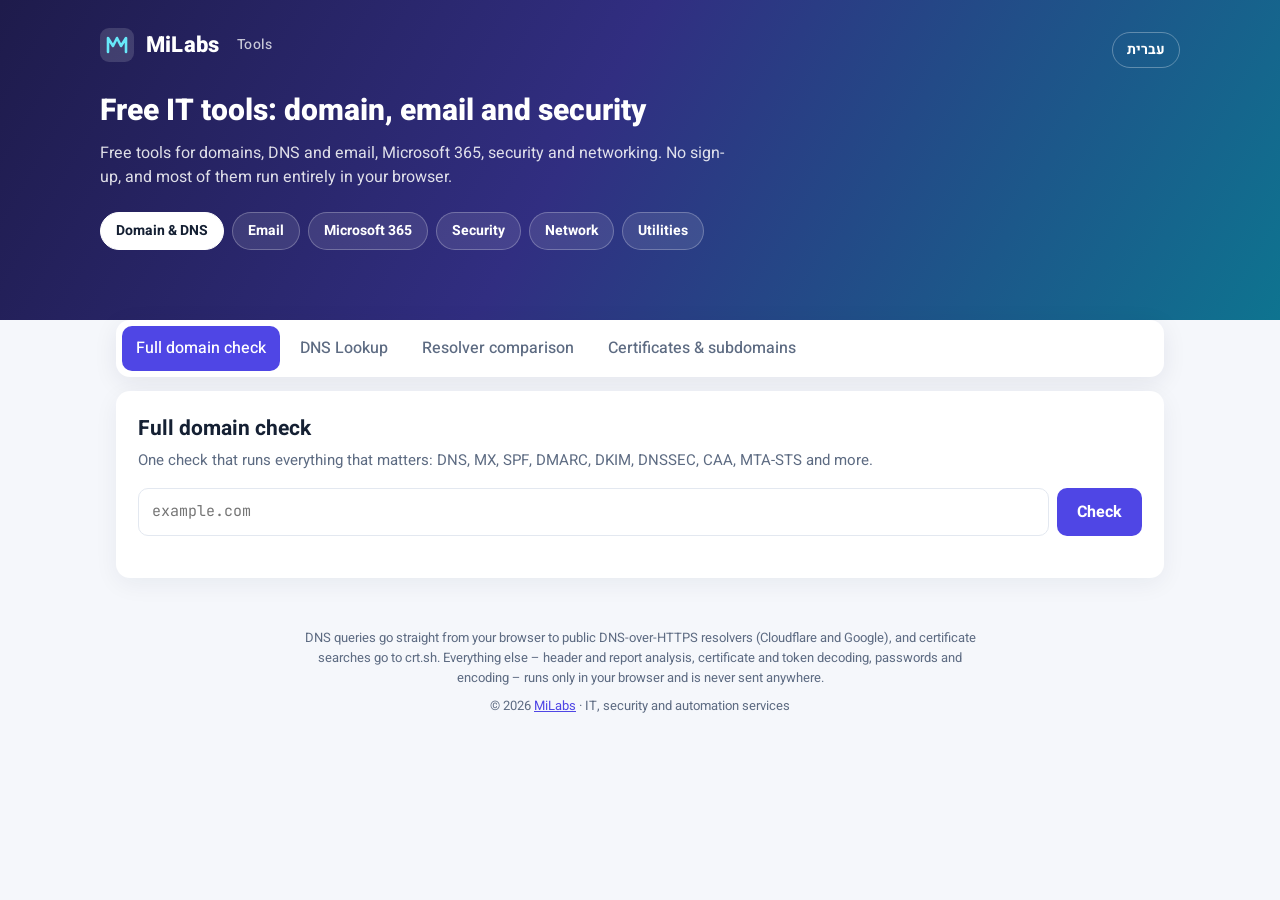
==== en/index.html @ 0cd7c116 "Add English version Co-Authored-By: Claude Opus 5.5 <noreply@anthropic.com> Claude-Session: https://" ====
<!DOCTYPE html>
<html lang="en" dir="ltr">
<head>
<meta charset="utf-8">
<meta name="viewport" content="width=device-width, initial-scale=1">
<title>MiLabs Tools – Free DNS, Email & IT Tools</title>
<meta name="description" content="Free tools for DNS, SPF, DKIM, DMARC, Microsoft 365, certificates and email header analysis – by MiLabs">
<link rel="preconnect" href="https://fonts.googleapis.com">
<link rel="preconnect" href="https://fonts.gstatic.com" crossorigin>
<link href="https://fonts.googleapis.com/css2?family=Heebo:wght@400;500;700;800&family=JetBrains+Mono:wght@400;600&display=swap" rel="stylesheet">
<style>
:root{
  --bg:#f5f7fb; --card:#fff; --ink:#152033; --muted:#5d6b82; --line:#e3e8f0;
  --accent:#4f46e5; --accent2:#06b6d4; --accent-soft:#eef0ff;
  --ok:#0f9d58; --ok-soft:#e7f6ee; --warn:#c27a00; --warn-soft:#fff5e0;
  --bad:#d93025; --bad-soft:#fdecea; --info:#2563eb; --info-soft:#e8f0fe;
  --radius:14px; --mono:'JetBrains Mono',ui-monospace,Consolas,monospace;
}
*{box-sizing:border-box}
[hidden]{display:none!important}
body{margin:0;font-family:Heebo,system-ui,-apple-system,"Segoe UI",Arial,sans-serif;background:var(--bg);color:var(--ink);line-height:1.55}
a{color:var(--accent)}
header.top{background:linear-gradient(120deg,#1e1b4b 0%,#312e81 45%,#0e7490 100%);color:#fff;padding:28px 20px 70px}
.wrap{max-width:1080px;margin:0 auto}
.top .wrap{position:relative}
.langsw{position:absolute;inset-inline-end:0;top:4px;color:#fff;text-decoration:none;font-weight:700;font-size:14px;border:1px solid rgba(255,255,255,.3);border-radius:99px;padding:6px 14px}
.langsw:hover{background:rgba(255,255,255,.12)}
.brand{display:flex;align-items:center;gap:12px;font-weight:800;font-size:22px;letter-spacing:.2px}
.brand svg{flex:none}
.brand small{font-weight:500;opacity:.75;font-size:14px;margin-inline-start:6px}
header.top h1{font-size:30px;margin:26px 0 6px;font-weight:800}
header.top p{margin:0;opacity:.85;max-width:640px}
main{margin-top:-46px;padding:0 16px 40px}
.tabs{display:flex;gap:6px;overflow-x:auto;background:var(--card);border-radius:var(--radius);padding:6px;box-shadow:0 6px 24px rgba(20,30,60,.08);scrollbar-width:thin}
.tab{flex:none;border:0;background:transparent;font:inherit;font-weight:500;color:var(--muted);padding:10px 14px;border-radius:10px;cursor:pointer;white-space:nowrap}
.tab:hover{background:#f1f3f9;color:var(--ink)}
.tab[aria-selected=true]{background:var(--accent);color:#fff}
.panel{background:var(--card);border-radius:var(--radius);margin-top:14px;padding:22px;box-shadow:0 6px 24px rgba(20,30,60,.06)}
.panel h2{margin:0 0 4px;font-size:21px}
.panel .lead{margin:0 0 16px;color:var(--muted);font-size:15px}
form.q{display:flex;gap:8px;flex-wrap:wrap}
form.q input[type=text],form.q select,textarea{font:inherit;border:1.5px solid var(--line);border-radius:10px;padding:11px 13px;background:#fff;color:var(--ink)}
form.q input[type=text]{flex:1 1 260px;min-width:0;font-family:var(--mono);font-size:15px}
form.q input:focus,form.q select:focus,textarea:focus{outline:none;border-color:var(--accent);box-shadow:0 0 0 3px var(--accent-soft)}
textarea{width:100%;min-height:200px;font-family:var(--mono);font-size:13px;direction:ltr;text-align:left}
.btn{font:inherit;font-weight:700;border:0;border-radius:10px;padding:11px 20px;background:var(--accent);color:#fff;cursor:pointer}
.btn:hover{filter:brightness(1.08)}
.btn:disabled{opacity:.6;cursor:wait}
.btn.ghost{background:#f1f3f9;color:var(--ink);font-weight:500}
.hint{font-size:13px;color:var(--muted);margin-top:8px}
.out{margin-top:20px}
.ltr{direction:ltr;unicode-bidi:isolate;text-align:left}
code,.mono{font-family:var(--mono);font-size:13px}
.record{font-family:var(--mono);font-size:13px;background:#f6f8fc;border:1px solid var(--line);border-radius:10px;padding:10px 12px;direction:ltr;text-align:left;word-break:break-all;white-space:pre-wrap}
table{width:100%;border-collapse:collapse;font-size:14px}
th,td{padding:9px 10px;border-bottom:1px solid var(--line);text-align:start;vertical-align:top}
th{font-weight:700;color:var(--muted);font-size:12.5px;background:#fafbfe}
td.data{font-family:var(--mono);font-size:13px;unicode-bidi:plaintext;text-align:start;overflow-wrap:anywhere;white-space:pre-line}
.tablewrap{overflow-x:auto;border:1px solid var(--line);border-radius:10px}
.tablewrap table tr:last-child td{border-bottom:0}
.checks{list-style:none;margin:0;padding:0;display:grid;gap:8px}
.check{display:flex;gap:12px;align-items:flex-start;border:1px solid var(--line);border-radius:12px;padding:12px 14px;background:#fff}
.check .ic{flex:none;width:26px;height:26px;border-radius:50%;display:grid;place-items:center;font-weight:800;font-size:14px;color:#fff}
.check.ok .ic{background:var(--ok)} .check.warn .ic{background:var(--warn)} .check.bad .ic{background:var(--bad)} .check.info .ic{background:var(--info)}
.check.ok{border-color:#cdebd9} .check.warn{border-color:#f3dfb3} .check.bad{border-color:#f5c6c2}
.check .t{font-weight:700}
.check .d{color:var(--muted);font-size:14px;margin-top:2px}
.check .record{margin-top:8px}
.score{display:flex;align-items:center;gap:18px;flex-wrap:wrap;padding:16px;border-radius:12px;background:linear-gradient(120deg,var(--accent-soft),#e6fafd);margin-bottom:16px}
.score .num{font-size:40px;font-weight:800;line-height:1}
.score .pills{display:flex;gap:8px;flex-wrap:wrap}
.pill{font-size:13px;font-weight:700;padding:4px 10px;border-radius:99px}
.pill.ok{background:var(--ok-soft);color:var(--ok)} .pill.warn{background:var(--warn-soft);color:var(--warn)} .pill.bad{background:var(--bad-soft);color:var(--bad)} .pill.info{background:var(--info-soft);color:var(--info)}
h3{font-size:16px;margin:22px 0 10px}
.tree{list-style:none;margin:0;padding:0;direction:ltr;text-align:left;font-family:var(--mono);font-size:13px}
.tree ul{list-style:none;margin:4px 0 4px 18px;padding-left:12px;border-left:2px solid var(--line)}
.tree li{margin:3px 0}
.tag{display:inline-block;font-family:Heebo,sans-serif;font-size:11.5px;font-weight:700;padding:1px 8px;border-radius:99px;margin:0 4px;vertical-align:1px}
.tag.ok{background:var(--ok-soft);color:var(--ok)} .tag.warn{background:var(--warn-soft);color:var(--warn)} .tag.bad{background:var(--bad-soft);color:var(--bad)} .tag.info{background:var(--info-soft);color:var(--info)} .tag.mut{background:#eef1f6;color:var(--muted)}
.err{background:var(--bad-soft);color:var(--bad);padding:12px 14px;border-radius:10px;font-weight:500}
.loading{display:flex;align-items:center;gap:10px;color:var(--muted)}
.spin{width:18px;height:18px;border:3px solid var(--line);border-top-color:var(--accent);border-radius:50%;animation:s .8s linear infinite}
@keyframes s{to{transform:rotate(360deg)}}
.grid2{display:grid;grid-template-columns:repeat(auto-fit,minmax(240px,1fr));gap:10px}
.kv{border:1px solid var(--line);border-radius:10px;padding:10px 12px}
.kv .k{font-size:12.5px;color:var(--muted);font-weight:700}
.kv .v{font-family:var(--mono);font-size:13px;unicode-bidi:plaintext;text-align:start;word-break:break-word;overflow-wrap:anywhere;white-space:pre-line;margin-top:2px}
.hops .bar{height:8px;border-radius:4px;background:var(--accent2);min-width:2px}
.toolbar{display:flex;gap:8px;justify-content:flex-end;margin-top:14px;flex-wrap:wrap}
footer{text-align:center;color:var(--muted);font-size:13px;padding:10px 16px 30px}
footer .privacy{max-width:680px;margin:0 auto 8px}
.sr{position:absolute;width:1px;height:1px;overflow:hidden;clip:rect(0 0 0 0)}
.cats{display:flex;gap:8px;flex-wrap:wrap;margin-top:22px}
.cat{border:1px solid rgba(255,255,255,.25);font:inherit;font-weight:700;font-size:14px;padding:7px 15px;border-radius:99px;background:rgba(255,255,255,.1);color:#fff;cursor:pointer}
.cat:hover{background:rgba(255,255,255,.2)}
.cat[aria-pressed=true]{background:#fff;color:var(--ink);border-color:#fff}
form.gen{display:grid;grid-template-columns:repeat(auto-fit,minmax(230px,1fr));gap:12px 14px}
.field{display:flex;flex-direction:column;gap:5px;min-width:0}
.field.wide{grid-column:1/-1}
.field>label{font-size:13px;font-weight:700;color:var(--muted)}
.field input[type=text],.field select{font:inherit;border:1.5px solid var(--line);border-radius:10px;padding:10px 12px;background:#fff;color:var(--ink);min-width:0}
.field input[type=text][dir=ltr]{font-family:var(--mono);font-size:14px}
.field input:focus,.field select:focus{outline:none;border-color:var(--accent);box-shadow:0 0 0 3px var(--accent-soft)}
.field input[type=range]{accent-color:var(--accent);width:100%}
.chips{display:flex;flex-wrap:wrap;gap:8px}
.chip{display:inline-flex;align-items:center;cursor:pointer;user-select:none}
.chip input{position:absolute;opacity:0;pointer-events:none}
.chip span{border:1.5px solid var(--line);border-radius:99px;padding:6px 12px;font-size:14px;background:#fff;transition:.12s}
.chip input:checked+span{background:var(--accent-soft);border-color:var(--accent);color:#3730a3;font-weight:700}
.chip input:focus-visible+span{box-shadow:0 0 0 3px var(--accent-soft)}
.chip code{font-size:12px}
.copyrow{display:flex;gap:8px;align-items:stretch}
.copyrow .record{flex:1;min-width:0}
.cbtn{font:inherit;font-size:13px;font-weight:700;border:1.5px solid var(--line);background:#fff;border-radius:10px;padding:6px 12px;cursor:pointer;white-space:nowrap;color:var(--ink)}
.cbtn:hover{border-color:var(--accent);color:var(--accent)}
.drop{display:flex;flex-direction:column;align-items:center;gap:4px;border:2px dashed #c9d2e3;border-radius:14px;padding:28px 16px;text-align:center;cursor:pointer;background:#fafbfe}
.drop.over{border-color:var(--accent);background:var(--accent-soft)}
.ops{display:flex;flex-wrap:wrap;gap:6px;align-items:center;margin-top:10px}
.ops .opl{font-size:13px;font-weight:700;color:var(--muted);min-width:48px}
.ops .btn{padding:7px 12px;font-size:14px}
.pw{display:flex;gap:8px;align-items:center;margin-bottom:8px}
.pw .record{flex:1;font-size:15px}
.meter{height:8px;border-radius:4px;background:var(--line);overflow:hidden;margin:6px 0 14px}
.meter>div{height:100%;border-radius:4px}
.qrgrid{display:grid;grid-template-columns:minmax(0,1fr) 300px;gap:20px;align-items:start}
.qrbox{border:1px solid var(--line);border-radius:14px;padding:18px;text-align:center;background:#fff}
.qrbox svg{width:100%;max-width:260px;height:auto}
.out2{margin-top:14px}
@media (max-width:760px){.qrgrid{grid-template-columns:1fr}}
@media (max-width:600px){header.top h1{font-size:24px}.panel{padding:16px}}
</style>
</head>
<body>
<header class="top">
  <div class="wrap">
    <div class="brand">
      <svg width="34" height="34" viewBox="0 0 34 34" aria-hidden="true"><rect width="34" height="34" rx="9" fill="#fff" fill-opacity=".14"/><path d="M8 24V10l5 8 4-8 4 8 5-8v14" fill="none" stroke="#67e8f9" stroke-width="2.6" stroke-linecap="round" stroke-linejoin="round"/></svg>
      MiLabs<small>Tools</small>
    </div>
    <a class="langsw" href="../" hreflang="he" lang="he">עברית</a>
    <h1>Free IT tools: domain, email and security</h1>
    <p>Free tools for domains, DNS and email, Microsoft 365, security and networking. No sign-up, and most of them run entirely in your browser.</p>
    <nav class="cats" aria-label="Categories"></nav>
  </div>
</header>

<main class="wrap">
  <nav class="tabs" role="tablist" aria-label="Tools"></nav>

  <!-- HEALTH -->
  <section class="panel" data-panel="health" role="tabpanel">
    <h2>Full domain check</h2>
    <p class="lead">One check that runs everything that matters: DNS, MX, SPF, DMARC, DKIM, DNSSEC, CAA, MTA-STS and more.</p>
    <form class="q" data-run="health">
      <input type="text" name="domain" placeholder="example.com" dir="ltr" autocomplete="off" spellcheck="false" aria-label="Domain">
      <button class="btn">Check</button>
    </form>
    <div class="out" aria-live="polite"></div>
  </section>

  <!-- DNS -->
  <section class="panel" data-panel="dns" role="tabpanel" hidden>
    <h2>DNS Lookup</h2>
    <p class="lead">Look up DNS records of any type. Enter an IP address to get its PTR (reverse DNS) record.</p>
    <form class="q" data-run="dns">
      <input type="text" name="domain" placeholder="example.com or 8.8.8.8" dir="ltr" autocomplete="off" spellcheck="false" aria-label="Domain or IP">
      <select name="type" aria-label="Record type" dir="ltr">
        <option>ALL</option><option>A</option><option>AAAA</option><option>CNAME</option><option>MX</option><option>NS</option><option>TXT</option><option>SOA</option><option>CAA</option><option>SRV</option><option>PTR</option><option>DS</option><option>DNSKEY</option><option>HTTPS</option>
      </select>
      <select name="resolver" aria-label="Resolver" dir="ltr">
        <option value="cf">Cloudflare</option><option value="google">Google</option>
      </select>
      <button class="btn">Look up</button>
    </form>
    <div class="out" aria-live="polite"></div>
  </section>

  <!-- SPF -->
  <section class="panel" data-panel="spf" role="tabpanel" hidden>
    <h2>SPF check</h2>
    <p class="lead">Analyzes the SPF record: follows every include, counts DNS lookups (the limit is 10) and catches common mistakes.</p>
    <form class="q" data-run="spf">
      <input type="text" name="domain" placeholder="example.com" dir="ltr" autocomplete="off" spellcheck="false" aria-label="Domain">
      <button class="btn">Check</button>
    </form>
    <div class="out" aria-live="polite"></div>
  </section>

  <!-- DMARC -->
  <section class="panel" data-panel="dmarc" role="tabpanel" hidden>
    <h2>DMARC check</h2>
    <p class="lead">Breaks down the DMARC record, explains each tag and recommends how to improve spoofing protection.</p>
    <form class="q" data-run="dmarc">
      <input type="text" name="domain" placeholder="example.com" dir="ltr" autocomplete="off" spellcheck="false" aria-label="Domain">
      <button class="btn">Check</button>
    </form>
    <div class="out" aria-live="polite"></div>
  </section>

  <!-- DKIM -->
  <section class="panel" data-panel="dkim" role="tabpanel" hidden>
    <h2>DKIM check</h2>
    <p class="lead">Checks a DKIM key by selector. Leave the selector empty to scan common selectors (Microsoft 365, Google, Zoho and more).</p>
    <form class="q" data-run="dkim">
      <input type="text" name="domain" placeholder="example.com" dir="ltr" autocomplete="off" spellcheck="false" aria-label="Domain">
      <input type="text" name="selector" placeholder="selector (optional)" dir="ltr" autocomplete="off" spellcheck="false" aria-label="Selector" style="flex:0 1 200px">
      <button class="btn">Check</button>
    </form>
    <div class="out" aria-live="polite"></div>
  </section>

  <!-- M365 -->
  <section class="panel" data-panel="m365" role="tabpanel" hidden>
    <h2>Microsoft 365 check</h2>
    <p class="lead">Checks whether the domain is set up correctly for Microsoft 365: tenant ID, MX, Autodiscover, SPF, DKIM, Intune and Teams.</p>
    <form class="q" data-run="m365">
      <input type="text" name="domain" placeholder="example.com" dir="ltr" autocomplete="off" spellcheck="false" aria-label="Domain">
      <button class="btn">Check</button>
    </form>
    <div class="out" aria-live="polite"></div>
  </section>

  <!-- COMPARE -->
  <section class="panel" data-panel="compare" role="tabpanel" hidden>
    <h2>Resolver comparison</h2>
    <p class="lead">Runs the same query against several public DNS resolvers. Useful to see whether a DNS change has propagated, and how much TTL is left.</p>
    <form class="q" data-run="compare">
      <input type="text" name="domain" placeholder="example.com" dir="ltr" autocomplete="off" spellcheck="false" aria-label="Domain">
      <select name="type" aria-label="Record type" dir="ltr">
        <option>A</option><option>AAAA</option><option>CNAME</option><option>MX</option><option>NS</option><option>TXT</option><option>CAA</option>
      </select>
      <button class="btn">Compare</button>
    </form>
    <div class="out" aria-live="polite"></div>
  </section>

  <!-- HEADERS -->
  <section class="panel" data-panel="headers" role="tabpanel" hidden>
    <h2>Email header analyzer</h2>
    <p class="lead">Paste a message’s full headers (Message headers / Show original). The analysis runs only in your browser – nothing is sent to any server.</p>
    <form data-run="headers">
      <textarea name="raw" placeholder="Received: from ...&#10;Authentication-Results: ...&#10;From: ...&#10;Subject: ..." spellcheck="false" aria-label="Email headers"></textarea>
      <div class="toolbar" style="justify-content:flex-start"><button class="btn">Analyze</button><button type="button" class="btn ghost" data-clear>Clear</button></div>
    </form>
    <div class="out" aria-live="polite"></div>
  </section>

  <!-- CRT.SH -->
  <section class="panel" data-panel="crtsh" role="tabpanel" hidden>
    <h2>SSL certificates & subdomains</h2>
    <p class="lead">Searches every SSL certificate issued for the domain (Certificate Transparency). Reveals subdomains, including forgotten ones, and certificates that are about to expire.</p>
    <form class="q" data-run="crtsh">
      <input type="text" name="domain" placeholder="example.com" dir="ltr" autocomplete="off" spellcheck="false" aria-label="Domain">
      <button class="btn">Look up</button>
    </form>
    <p class="hint">Data comes from crt.sh. For large domains the search can take up to 30 seconds.</p>
    <div class="out" aria-live="polite"></div>
  </section>

  <!-- SPF GENERATOR -->
  <section class="panel" data-panel="spfgen" role="tabpanel" hidden>
    <h2>SPF generator</h2>
    <p class="lead">Pick the services that send email for your domain and get an SPF record ready to copy.</p>
    <form class="gen" id="f-spfgen">
      <div class="field"><label>Domain</label><input type="text" name="domain" dir="ltr" placeholder="example.com" autocomplete="off" spellcheck="false"></div>
      <div class="field wide"><label>Services that send email for the domain</label><div class="chips" id="spf-providers"></div></div>
      <div class="field wide"><div class="chips">
        <label class="chip"><input type="checkbox" name="mx"><span>The domain’s MX servers <code>mx</code></span></label>
        <label class="chip"><input type="checkbox" name="a"><span>The website’s server <code>a</code></span></label>
      </div></div>
      <div class="field"><label>Additional IP addresses</label><input type="text" name="ips" dir="ltr" placeholder="203.0.113.10, 198.51.100.0/24" autocomplete="off" spellcheck="false"></div>
      <div class="field"><label>Additional includes</label><input type="text" name="includes" dir="ltr" placeholder="_spf.example.net" autocomplete="off" spellcheck="false"></div>
      <div class="field"><label>Policy for unauthorized servers</label>
        <select name="all"><option value="~all">~all · SoftFail (recommended)</option><option value="-all">-all · Fail (strict)</option><option value="?all">‎?all · Neutral</option></select></div>
    </form>
    <div class="out" aria-live="polite"></div>
  </section>

  <!-- DMARC GENERATOR -->
  <section class="panel" data-panel="dmarcgen" role="tabpanel" hidden>
    <h2>DMARC generator</h2>
    <p class="lead">Build a valid DMARC record, with an explanation of every option.</p>
    <form class="gen" id="f-dmarcgen">
      <div class="field"><label>Domain</label><input type="text" name="domain" dir="ltr" placeholder="example.com" autocomplete="off" spellcheck="false"></div>
      <div class="field"><label>Policy (p)</label><select name="p"><option value="none">none · monitor only</option><option value="quarantine">quarantine · send to spam</option><option value="reject">reject · reject</option></select></div>
      <div class="field"><label>Subdomain policy (sp)</label><select name="sp"><option value="">Same as the main domain</option><option value="none">none</option><option value="quarantine">quarantine</option><option value="reject">reject</option></select></div>
      <div class="field"><label>Percentage of messages (pct)</label><input type="text" name="pct" dir="ltr" value="100" inputmode="numeric"></div>
      <div class="field"><label>Aggregate report address (rua)</label><input type="text" name="rua" dir="ltr" placeholder="dmarc@example.com" autocomplete="off" spellcheck="false"></div>
      <div class="field"><label>Failure report address (ruf) · optional</label><input type="text" name="ruf" dir="ltr" placeholder="" autocomplete="off" spellcheck="false"></div>
      <div class="field"><label>DKIM alignment (adkim)</label><select name="adkim"><option value="">r · relaxed (default)</option><option value="s">s · strict</option></select></div>
      <div class="field"><label>SPF alignment (aspf)</label><select name="aspf"><option value="">r · relaxed (default)</option><option value="s">s · strict</option></select></div>
    </form>
    <div class="out" aria-live="polite"></div>
  </section>

  <!-- DMARC XML -->
  <section class="panel" data-panel="dmarcxml" role="tabpanel" hidden>
    <h2>DMARC report analyzer</h2>
    <p class="lead">Drop DMARC reports you received by email (.xml, .gz or .zip files) and get a clear picture: who sends mail as your domain, and what passes or fails.</p>
    <label class="drop" id="dmarc-drop">
      <input type="file" id="dmarc-files" multiple accept=".xml,.gz,.zip,application/xml,application/gzip,application/zip" class="sr">
      <div style="font-size:30px">📄</div>
      <div><b>Drop files here</b> or click to choose</div>
      <div class="hint">You can add several files at once. Files are read only in your browser and are not sent anywhere.</div>
    </label>
    <div class="out" aria-live="polite"></div>
  </section>

  <!-- M365 GENERATOR -->
  <section class="panel" data-panel="m365gen" role="tabpanel" hidden>
    <h2>Microsoft 365 DNS record generator</h2>
    <p class="lead">Every record you need to add at your DNS provider to connect a domain to Microsoft 365.</p>
    <form class="gen" id="f-m365gen">
      <div class="field"><label>Domain</label><input type="text" name="domain" dir="ltr" placeholder="example.com" autocomplete="off" spellcheck="false"></div>
      <div class="field"><label>Tenant’s initial domain</label><input type="text" name="initial" dir="ltr" placeholder="contoso.onmicrosoft.com" autocomplete="off" spellcheck="false"></div>
      <div class="field wide"><div class="chips">
        <label class="chip"><input type="checkbox" name="intune" checked><span>Intune & device registration</span></label>
        <label class="chip"><input type="checkbox" name="strict"><span>Strict SPF (-all)</span></label>
      </div></div>
    </form>
    <div class="out" aria-live="polite"></div>
  </section>

  <!-- CERT DECODER -->
  <section class="panel" data-panel="certdec" role="tabpanel" hidden>
    <h2>Certificate & CSR decoder</h2>
    <p class="lead">Paste a certificate or a certificate signing request (CSR) in PEM format. Decoding happens only in your browser.</p>
    <form id="f-certdec">
      <textarea name="pem" spellcheck="false" placeholder="-----BEGIN CERTIFICATE-----&#10;MIIF...&#10;-----END CERTIFICATE-----" aria-label="Certificate"></textarea>
      <div class="toolbar" style="justify-content:flex-start"><button class="btn">Decode</button><button type="button" class="btn ghost" data-clear-panel>Clear</button></div>
    </form>
    <div class="out" aria-live="polite"></div>
  </section>

  <!-- PASSWORD -->
  <section class="panel" data-panel="passgen" role="tabpanel" hidden>
    <h2>Password generator</h2>
    <p class="lead">Strong random passwords, created in your browser with a cryptographic generator. Nothing is sent or stored.</p>
    <form class="gen" id="f-passgen">
      <div class="field wide"><label>Length: <b id="pw-len-v">20</b></label><input type="range" name="len" min="8" max="64" value="20"></div>
      <div class="field wide"><div class="chips">
        <label class="chip"><input type="checkbox" name="upper" checked><span>Uppercase A-Z</span></label>
        <label class="chip"><input type="checkbox" name="lower" checked><span>Lowercase a-z</span></label>
        <label class="chip"><input type="checkbox" name="digits" checked><span>Digits 0-9</span></label>
        <label class="chip"><input type="checkbox" name="symbols" checked><span>Symbols !@#$</span></label>
        <label class="chip"><input type="checkbox" name="noamb"><span>No look-alike characters (O0Il1)</span></label>
      </div></div>
    </form>
    <div class="out" aria-live="polite"></div>
  </section>

  <!-- JWT -->
  <section class="panel" data-panel="jwt" role="tabpanel" hidden>
    <h2>JWT decoder</h2>
    <p class="lead">Paste a token (for example a Microsoft Entra access token) to see its contents, when it expires and what each claim means. Decoding is local only.</p>
    <form id="f-jwt"><textarea name="token" spellcheck="false" placeholder="eyJhbGciOi..." aria-label="JWT" style="min-height:120px"></textarea></form>
    <div class="out" aria-live="polite"></div>
  </section>

  <!-- SUBNET -->
  <section class="panel" data-panel="subnet" role="tabpanel" hidden>
    <h2>Subnet calculator</h2>
    <p class="lead">Calculates network range, broadcast, address count and mask. Supports IPv4 and IPv6.</p>
    <form class="q" data-run="subnet">
      <input type="text" name="cidr" placeholder="192.168.1.10/24 or 10.0.0.0 255.255.0.0" dir="ltr" autocomplete="off" spellcheck="false" aria-label="Network">
      <button class="btn">Calculate</button>
    </form>
    <div class="out" aria-live="polite"></div>
  </section>

  <!-- ENCODE -->
  <section class="panel" data-panel="encode" role="tabpanel" hidden>
    <h2>Encode & hash</h2>
    <p class="lead">Base64, URL, Hex and hashes (MD5, SHA). Everything runs in your browser.</p>
    <form id="f-encode">
      <textarea name="input" spellcheck="false" placeholder="Type or paste text..." aria-label="Input" style="min-height:120px"></textarea>
      <div class="ops">
        <span class="opl">Encode</span>
        <button type="button" class="btn ghost" data-op="b64e">Base64 encode</button><button type="button" class="btn ghost" data-op="b64d">Base64 decode</button>
        <button type="button" class="btn ghost" data-op="b64ue">Base64URL encode</button><button type="button" class="btn ghost" data-op="b64ud">Base64URL decode</button>
        <button type="button" class="btn ghost" data-op="urle">URL encode</button><button type="button" class="btn ghost" data-op="urld">URL decode</button>
        <button type="button" class="btn ghost" data-op="hexe">Hex encode</button><button type="button" class="btn ghost" data-op="hexd">Hex decode</button>
      </div>
      <div class="ops">
        <span class="opl">Hash</span>
        <button type="button" class="btn ghost" data-op="md5">MD5</button><button type="button" class="btn ghost" data-op="SHA-1">SHA-1</button><button type="button" class="btn ghost" data-op="SHA-256">SHA-256</button><button type="button" class="btn ghost" data-op="SHA-512">SHA-512</button><button type="button" class="btn ghost" data-op="allhash">All</button>
      </div>
      
    </form>
    <div class="out" aria-live="polite"></div>
  </section>

  <!-- QR -->
  <section class="panel" data-panel="qr" role="tabpanel" hidden>
    <h2>QR generator</h2>
    <p class="lead">QR codes for a link, text, or quick connection to a Wi-Fi network.</p>
    <div class="qrgrid">
      <form class="gen" id="f-qr" style="align-content:start">
        <div class="field wide"><label>Type</label><select name="kind"><option value="text">Link / text</option><option value="wifi">Wi-Fi network</option><option value="email">Email</option></select></div>
        <div class="field wide" data-k="text"><label>Link or text</label><input type="text" name="text" dir="ltr" placeholder="https://milabs.co.il"></div>
        <div class="field" data-k="wifi" hidden><label>Network name (SSID)</label><input type="text" name="ssid" dir="ltr"></div>
        <div class="field" data-k="wifi" hidden><label>Password</label><input type="text" name="wpass" dir="ltr"></div>
        <div class="field" data-k="wifi" hidden><label>Security</label><select name="sec"><option value="WPA">WPA/WPA2/WPA3</option><option value="WEP">WEP</option><option value="nopass">No password</option></select></div>
        <div class="field" data-k="wifi" hidden><label>&nbsp;</label><label class="chip"><input type="checkbox" name="hidden"><span>Hidden network</span></label></div>
        <div class="field" data-k="email" hidden><label>Address</label><input type="text" name="to" dir="ltr"></div>
        <div class="field" data-k="email" hidden><label>Subject</label><input type="text" name="subject"></div>
        <div class="field"><label>Error correction</label><select name="ec"><option value="M">Medium (M)</option><option value="L">Low (L)</option><option value="Q">High (Q)</option><option value="H">Very high (H)</option></select></div>
      </form>
      <div class="qrbox"><div id="qr-out" class="hint">Enter content to create a code</div><div class="toolbar" style="justify-content:center"><button type="button" class="btn ghost" id="qr-png" disabled>Download PNG</button><button type="button" class="btn ghost" id="qr-svg" disabled>Download SVG</button></div></div>
    </div>
  </section>

  <!-- UA -->
  <section class="panel" data-panel="ua" role="tabpanel" hidden>
    <h2>What’s my browser</h2>
    <p class="lead">Your browser, operating system and screen details. Handy when tech support asks “Which browser are you using?”</p>
    <div class="out" aria-live="polite"></div>
    <h3>Decode another User-Agent</h3>
    <form id="uaparse"><textarea name="ua" spellcheck="false" placeholder="Mozilla/5.0 ..." style="min-height:70px" aria-label="User-Agent"></textarea></form>
    <div class="out2"></div>
  </section>
</main>

<footer>
  <p class="privacy">DNS queries go straight from your browser to public DNS-over-HTTPS resolvers (Cloudflare and Google), and certificate searches go to crt.sh. Everything else – header and report analysis, certificate and token decoding, passwords and encoding – runs only in your browser and is never sent anywhere.</p>
  <div>© <span id="yr"></span> <a href="https://milabs.co.il">MiLabs</a> · IT, security and automation services</div>
</footer>

<script>/* qrcode-generator 1.4.4 · (c) Kazuhiko Arase · MIT License */
var qrcode=function(){var t=function(t,r){var e=t,n=g[r],o=null,i=0,a=null,u=[],f={},c=function(t,r){o=function(t){for(var r=new Array(t),e=0;e<t;e+=1){r[e]=new Array(t);for(var n=0;n<t;n+=1)r[e][n]=null}return r}(i=4*e+17),l(0,0),l(i-7,0),l(0,i-7),s(),h(),d(t,r),e>=7&&v(t),null==a&&(a=p(e,n,u)),w(a,r)},l=function(t,r){for(var e=-1;e<=7;e+=1)if(!(t+e<=-1||i<=t+e))for(var n=-1;n<=7;n+=1)r+n<=-1||i<=r+n||(o[t+e][r+n]=0<=e&&e<=6&&(0==n||6==n)||0<=n&&n<=6&&(0==e||6==e)||2<=e&&e<=4&&2<=n&&n<=4)},h=function(){for(var t=8;t<i-8;t+=1)null==o[t][6]&&(o[t][6]=t%2==0);for(var r=8;r<i-8;r+=1)null==o[6][r]&&(o[6][r]=r%2==0)},s=function(){for(var t=B.getPatternPosition(e),r=0;r<t.length;r+=1)for(var n=0;n<t.length;n+=1){var i=t[r],a=t[n];if(null==o[i][a])for(var u=-2;u<=2;u+=1)for(var f=-2;f<=2;f+=1)o[i+u][a+f]=-2==u||2==u||-2==f||2==f||0==u&&0==f}},v=function(t){for(var r=B.getBCHTypeNumber(e),n=0;n<18;n+=1){var a=!t&&1==(r>>n&1);o[Math.floor(n/3)][n%3+i-8-3]=a}for(n=0;n<18;n+=1){a=!t&&1==(r>>n&1);o[n%3+i-8-3][Math.floor(n/3)]=a}},d=function(t,r){for(var e=n<<3|r,a=B.getBCHTypeInfo(e),u=0;u<15;u+=1){var f=!t&&1==(a>>u&1);u<6?o[u][8]=f:u<8?o[u+1][8]=f:o[i-15+u][8]=f}for(u=0;u<15;u+=1){f=!t&&1==(a>>u&1);u<8?o[8][i-u-1]=f:u<9?o[8][15-u-1+1]=f:o[8][15-u-1]=f}o[i-8][8]=!t},w=function(t,r){for(var e=-1,n=i-1,a=7,u=0,f=B.getMaskFunction(r),c=i-1;c>0;c-=2)for(6==c&&(c-=1);;){for(var g=0;g<2;g+=1)if(null==o[n][c-g]){var l=!1;u<t.length&&(l=1==(t[u]>>>a&1)),f(n,c-g)&&(l=!l),o[n][c-g]=l,-1==(a-=1)&&(u+=1,a=7)}if((n+=e)<0||i<=n){n-=e,e=-e;break}}},p=function(t,r,e){for(var n=A.getRSBlocks(t,r),o=b(),i=0;i<e.length;i+=1){var a=e[i];o.put(a.getMode(),4),o.put(a.getLength(),B.getLengthInBits(a.getMode(),t)),a.write(o)}var u=0;for(i=0;i<n.length;i+=1)u+=n[i].dataCount;if(o.getLengthInBits()>8*u)throw"code length overflow. ("+o.getLengthInBits()+">"+8*u+")";for(o.getLengthInBits()+4<=8*u&&o.put(0,4);o.getLengthInBits()%8!=0;)o.putBit(!1);for(;!(o.getLengthInBits()>=8*u||(o.put(236,8),o.getLengthInBits()>=8*u));)o.put(17,8);return function(t,r){for(var e=0,n=0,o=0,i=new Array(r.length),a=new Array(r.length),u=0;u<r.length;u+=1){var f=r[u].dataCount,c=r[u].totalCount-f;n=Math.max(n,f),o=Math.max(o,c),i[u]=new Array(f);for(var g=0;g<i[u].length;g+=1)i[u][g]=255&t.getBuffer()[g+e];e+=f;var l=B.getErrorCorrectPolynomial(c),h=k(i[u],l.getLength()-1).mod(l);for(a[u]=new Array(l.getLength()-1),g=0;g<a[u].length;g+=1){var s=g+h.getLength()-a[u].length;a[u][g]=s>=0?h.getAt(s):0}}var v=0;for(g=0;g<r.length;g+=1)v+=r[g].totalCount;var d=new Array(v),w=0;for(g=0;g<n;g+=1)for(u=0;u<r.length;u+=1)g<i[u].length&&(d[w]=i[u][g],w+=1);for(g=0;g<o;g+=1)for(u=0;u<r.length;u+=1)g<a[u].length&&(d[w]=a[u][g],w+=1);return d}(o,n)};f.addData=function(t,r){var e=null;switch(r=r||"Byte"){case"Numeric":e=M(t);break;case"Alphanumeric":e=x(t);break;case"Byte":e=m(t);break;case"Kanji":e=L(t);break;default:throw"mode:"+r}u.push(e),a=null},f.isDark=function(t,r){if(t<0||i<=t||r<0||i<=r)throw t+","+r;return o[t][r]},f.getModuleCount=function(){return i},f.make=function(){if(e<1){for(var t=1;t<40;t++){for(var r=A.getRSBlocks(t,n),o=b(),i=0;i<u.length;i++){var a=u[i];o.put(a.getMode(),4),o.put(a.getLength(),B.getLengthInBits(a.getMode(),t)),a.write(o)}var g=0;for(i=0;i<r.length;i++)g+=r[i].dataCount;if(o.getLengthInBits()<=8*g)break}e=t}c(!1,function(){for(var t=0,r=0,e=0;e<8;e+=1){c(!0,e);var n=B.getLostPoint(f);(0==e||t>n)&&(t=n,r=e)}return r}())},f.createTableTag=function(t,r){t=t||2;var e="";e+='<table style="',e+=" border-width: 0px; border-style: none;",e+=" border-collapse: collapse;",e+=" padding: 0px; margin: "+(r=void 0===r?4*t:r)+"px;",e+='">',e+="<tbody>";for(var n=0;n<f.getModuleCount();n+=1){e+="<tr>";for(var o=0;o<f.getModuleCount();o+=1)e+='<td style="',e+=" border-width: 0px; border-style: none;",e+=" border-collapse: collapse;",e+=" padding: 0px; margin: 0px;",e+=" width: "+t+"px;",e+=" height: "+t+"px;",e+=" background-color: ",e+=f.isDark(n,o)?"#000000":"#ffffff",e+=";",e+='"/>';e+="</tr>"}return e+="</tbody>",e+="</table>"},f.createSvgTag=function(t,r,e,n){var o={};"object"==typeof arguments[0]&&(t=(o=arguments[0]).cellSize,r=o.margin,e=o.alt,n=o.title),t=t||2,r=void 0===r?4*t:r,(e="string"==typeof e?{text:e}:e||{}).text=e.text||null,e.id=e.text?e.id||"qrcode-description":null,(n="string"==typeof n?{text:n}:n||{}).text=n.text||null,n.id=n.text?n.id||"qrcode-title":null;var i,a,u,c,g=f.getModuleCount()*t+2*r,l="";for(c="l"+t+",0 0,"+t+" -"+t+",0 0,-"+t+"z ",l+='<svg version="1.1" xmlns="http://www.w3.org/2000/svg"',l+=o.scalable?"":' width="'+g+'px" height="'+g+'px"',l+=' viewBox="0 0 '+g+" "+g+'" ',l+=' preserveAspectRatio="xMinYMin meet"',l+=n.text||e.text?' role="img" aria-labelledby="'+y([n.id,e.id].join(" ").trim())+'"':"",l+=">",l+=n.text?'<title id="'+y(n.id)+'">'+y(n.text)+"</title>":"",l+=e.text?'<description id="'+y(e.id)+'">'+y(e.text)+"</description>":"",l+='<rect width="100%" height="100%" fill="white" cx="0" cy="0"/>',l+='<path d="',a=0;a<f.getModuleCount();a+=1)for(u=a*t+r,i=0;i<f.getModuleCount();i+=1)f.isDark(a,i)&&(l+="M"+(i*t+r)+","+u+c);return l+='" stroke="transparent" fill="black"/>',l+="</svg>"},f.createDataURL=function(t,r){t=t||2,r=void 0===r?4*t:r;var e=f.getModuleCount()*t+2*r,n=r,o=e-r;return I(e,e,function(r,e){if(n<=r&&r<o&&n<=e&&e<o){var i=Math.floor((r-n)/t),a=Math.floor((e-n)/t);return f.isDark(a,i)?0:1}return 1})},f.createImgTag=function(t,r,e){t=t||2,r=void 0===r?4*t:r;var n=f.getModuleCount()*t+2*r,o="";return o+="<img",o+=' src="',o+=f.createDataURL(t,r),o+='"',o+=' width="',o+=n,o+='"',o+=' height="',o+=n,o+='"',e&&(o+=' alt="',o+=y(e),o+='"'),o+="/>"};var y=function(t){for(var r="",e=0;e<t.length;e+=1){var n=t.charAt(e);switch(n){case"<":r+="&lt;";break;case">":r+="&gt;";break;case"&":r+="&amp;";break;case'"':r+="&quot;";break;default:r+=n}}return r};return f.createASCII=function(t,r){if((t=t||1)<2)return function(t){t=void 0===t?2:t;var r,e,n,o,i,a=1*f.getModuleCount()+2*t,u=t,c=a-t,g={"██":"█","█ ":"▀"," █":"▄","  ":" "},l={"██":"▀","█ ":"▀"," █":" ","  ":" "},h="";for(r=0;r<a;r+=2){for(n=Math.floor((r-u)/1),o=Math.floor((r+1-u)/1),e=0;e<a;e+=1)i="█",u<=e&&e<c&&u<=r&&r<c&&f.isDark(n,Math.floor((e-u)/1))&&(i=" "),u<=e&&e<c&&u<=r+1&&r+1<c&&f.isDark(o,Math.floor((e-u)/1))?i+=" ":i+="█",h+=t<1&&r+1>=c?l[i]:g[i];h+="\n"}return a%2&&t>0?h.substring(0,h.length-a-1)+Array(a+1).join("▀"):h.substring(0,h.length-1)}(r);t-=1,r=void 0===r?2*t:r;var e,n,o,i,a=f.getModuleCount()*t+2*r,u=r,c=a-r,g=Array(t+1).join("██"),l=Array(t+1).join("  "),h="",s="";for(e=0;e<a;e+=1){for(o=Math.floor((e-u)/t),s="",n=0;n<a;n+=1)i=1,u<=n&&n<c&&u<=e&&e<c&&f.isDark(o,Math.floor((n-u)/t))&&(i=0),s+=i?g:l;for(o=0;o<t;o+=1)h+=s+"\n"}return h.substring(0,h.length-1)},f.renderTo2dContext=function(t,r){r=r||2;for(var e=f.getModuleCount(),n=0;n<e;n++)for(var o=0;o<e;o++)t.fillStyle=f.isDark(n,o)?"black":"white",t.fillRect(n*r,o*r,r,r)},f};t.stringToBytes=(t.stringToBytesFuncs={default:function(t){for(var r=[],e=0;e<t.length;e+=1){var n=t.charCodeAt(e);r.push(255&n)}return r}}).default,t.createStringToBytes=function(t,r){var e=function(){for(var e=S(t),n=function(){var t=e.read();if(-1==t)throw"eof";return t},o=0,i={};;){var a=e.read();if(-1==a)break;var u=n(),f=n()<<8|n();i[String.fromCharCode(a<<8|u)]=f,o+=1}if(o!=r)throw o+" != "+r;return i}(),n="?".charCodeAt(0);return function(t){for(var r=[],o=0;o<t.length;o+=1){var i=t.charCodeAt(o);if(i<128)r.push(i);else{var a=e[t.charAt(o)];"number"==typeof a?(255&a)==a?r.push(a):(r.push(a>>>8),r.push(255&a)):r.push(n)}}return r}};var r,e,n,o,i,a=1,u=2,f=4,c=8,g={L:1,M:0,Q:3,H:2},l=0,h=1,s=2,v=3,d=4,w=5,p=6,y=7,B=(r=[[],[6,18],[6,22],[6,26],[6,30],[6,34],[6,22,38],[6,24,42],[6,26,46],[6,28,50],[6,30,54],[6,32,58],[6,34,62],[6,26,46,66],[6,26,48,70],[6,26,50,74],[6,30,54,78],[6,30,56,82],[6,30,58,86],[6,34,62,90],[6,28,50,72,94],[6,26,50,74,98],[6,30,54,78,102],[6,28,54,80,106],[6,32,58,84,110],[6,30,58,86,114],[6,34,62,90,118],[6,26,50,74,98,122],[6,30,54,78,102,126],[6,26,52,78,104,130],[6,30,56,82,108,134],[6,34,60,86,112,138],[6,30,58,86,114,142],[6,34,62,90,118,146],[6,30,54,78,102,126,150],[6,24,50,76,102,128,154],[6,28,54,80,106,132,158],[6,32,58,84,110,136,162],[6,26,54,82,110,138,166],[6,30,58,86,114,142,170]],e=1335,n=7973,i=function(t){for(var r=0;0!=t;)r+=1,t>>>=1;return r},(o={}).getBCHTypeInfo=function(t){for(var r=t<<10;i(r)-i(e)>=0;)r^=e<<i(r)-i(e);return 21522^(t<<10|r)},o.getBCHTypeNumber=function(t){for(var r=t<<12;i(r)-i(n)>=0;)r^=n<<i(r)-i(n);return t<<12|r},o.getPatternPosition=function(t){return r[t-1]},o.getMaskFunction=function(t){switch(t){case l:return function(t,r){return(t+r)%2==0};case h:return function(t,r){return t%2==0};case s:return function(t,r){return r%3==0};case v:return function(t,r){return(t+r)%3==0};case d:return function(t,r){return(Math.floor(t/2)+Math.floor(r/3))%2==0};case w:return function(t,r){return t*r%2+t*r%3==0};case p:return function(t,r){return(t*r%2+t*r%3)%2==0};case y:return function(t,r){return(t*r%3+(t+r)%2)%2==0};default:throw"bad maskPattern:"+t}},o.getErrorCorrectPolynomial=function(t){for(var r=k([1],0),e=0;e<t;e+=1)r=r.multiply(k([1,C.gexp(e)],0));return r},o.getLengthInBits=function(t,r){if(1<=r&&r<10)switch(t){case a:return 10;case u:return 9;case f:case c:return 8;default:throw"mode:"+t}else if(r<27)switch(t){case a:return 12;case u:return 11;case f:return 16;case c:return 10;default:throw"mode:"+t}else{if(!(r<41))throw"type:"+r;switch(t){case a:return 14;case u:return 13;case f:return 16;case c:return 12;default:throw"mode:"+t}}},o.getLostPoint=function(t){for(var r=t.getModuleCount(),e=0,n=0;n<r;n+=1)for(var o=0;o<r;o+=1){for(var i=0,a=t.isDark(n,o),u=-1;u<=1;u+=1)if(!(n+u<0||r<=n+u))for(var f=-1;f<=1;f+=1)o+f<0||r<=o+f||0==u&&0==f||a==t.isDark(n+u,o+f)&&(i+=1);i>5&&(e+=3+i-5)}for(n=0;n<r-1;n+=1)for(o=0;o<r-1;o+=1){var c=0;t.isDark(n,o)&&(c+=1),t.isDark(n+1,o)&&(c+=1),t.isDark(n,o+1)&&(c+=1),t.isDark(n+1,o+1)&&(c+=1),0!=c&&4!=c||(e+=3)}for(n=0;n<r;n+=1)for(o=0;o<r-6;o+=1)t.isDark(n,o)&&!t.isDark(n,o+1)&&t.isDark(n,o+2)&&t.isDark(n,o+3)&&t.isDark(n,o+4)&&!t.isDark(n,o+5)&&t.isDark(n,o+6)&&(e+=40);for(o=0;o<r;o+=1)for(n=0;n<r-6;n+=1)t.isDark(n,o)&&!t.isDark(n+1,o)&&t.isDark(n+2,o)&&t.isDark(n+3,o)&&t.isDark(n+4,o)&&!t.isDark(n+5,o)&&t.isDark(n+6,o)&&(e+=40);var g=0;for(o=0;o<r;o+=1)for(n=0;n<r;n+=1)t.isDark(n,o)&&(g+=1);return e+=Math.abs(100*g/r/r-50)/5*10},o),C=function(){for(var t=new Array(256),r=new Array(256),e=0;e<8;e+=1)t[e]=1<<e;for(e=8;e<256;e+=1)t[e]=t[e-4]^t[e-5]^t[e-6]^t[e-8];for(e=0;e<255;e+=1)r[t[e]]=e;var n={glog:function(t){if(t<1)throw"glog("+t+")";return r[t]},gexp:function(r){for(;r<0;)r+=255;for(;r>=256;)r-=255;return t[r]}};return n}();function k(t,r){if(void 0===t.length)throw t.length+"/"+r;var e=function(){for(var e=0;e<t.length&&0==t[e];)e+=1;for(var n=new Array(t.length-e+r),o=0;o<t.length-e;o+=1)n[o]=t[o+e];return n}(),n={getAt:function(t){return e[t]},getLength:function(){return e.length},multiply:function(t){for(var r=new Array(n.getLength()+t.getLength()-1),e=0;e<n.getLength();e+=1)for(var o=0;o<t.getLength();o+=1)r[e+o]^=C.gexp(C.glog(n.getAt(e))+C.glog(t.getAt(o)));return k(r,0)},mod:function(t){if(n.getLength()-t.getLength()<0)return n;for(var r=C.glog(n.getAt(0))-C.glog(t.getAt(0)),e=new Array(n.getLength()),o=0;o<n.getLength();o+=1)e[o]=n.getAt(o);for(o=0;o<t.getLength();o+=1)e[o]^=C.gexp(C.glog(t.getAt(o))+r);return k(e,0).mod(t)}};return n}var A=function(){var t=[[1,26,19],[1,26,16],[1,26,13],[1,26,9],[1,44,34],[1,44,28],[1,44,22],[1,44,16],[1,70,55],[1,70,44],[2,35,17],[2,35,13],[1,100,80],[2,50,32],[2,50,24],[4,25,9],[1,134,108],[2,67,43],[2,33,15,2,34,16],[2,33,11,2,34,12],[2,86,68],[4,43,27],[4,43,19],[4,43,15],[2,98,78],[4,49,31],[2,32,14,4,33,15],[4,39,13,1,40,14],[2,121,97],[2,60,38,2,61,39],[4,40,18,2,41,19],[4,40,14,2,41,15],[2,146,116],[3,58,36,2,59,37],[4,36,16,4,37,17],[4,36,12,4,37,13],[2,86,68,2,87,69],[4,69,43,1,70,44],[6,43,19,2,44,20],[6,43,15,2,44,16],[4,101,81],[1,80,50,4,81,51],[4,50,22,4,51,23],[3,36,12,8,37,13],[2,116,92,2,117,93],[6,58,36,2,59,37],[4,46,20,6,47,21],[7,42,14,4,43,15],[4,133,107],[8,59,37,1,60,38],[8,44,20,4,45,21],[12,33,11,4,34,12],[3,145,115,1,146,116],[4,64,40,5,65,41],[11,36,16,5,37,17],[11,36,12,5,37,13],[5,109,87,1,110,88],[5,65,41,5,66,42],[5,54,24,7,55,25],[11,36,12,7,37,13],[5,122,98,1,123,99],[7,73,45,3,74,46],[15,43,19,2,44,20],[3,45,15,13,46,16],[1,135,107,5,136,108],[10,74,46,1,75,47],[1,50,22,15,51,23],[2,42,14,17,43,15],[5,150,120,1,151,121],[9,69,43,4,70,44],[17,50,22,1,51,23],[2,42,14,19,43,15],[3,141,113,4,142,114],[3,70,44,11,71,45],[17,47,21,4,48,22],[9,39,13,16,40,14],[3,135,107,5,136,108],[3,67,41,13,68,42],[15,54,24,5,55,25],[15,43,15,10,44,16],[4,144,116,4,145,117],[17,68,42],[17,50,22,6,51,23],[19,46,16,6,47,17],[2,139,111,7,140,112],[17,74,46],[7,54,24,16,55,25],[34,37,13],[4,151,121,5,152,122],[4,75,47,14,76,48],[11,54,24,14,55,25],[16,45,15,14,46,16],[6,147,117,4,148,118],[6,73,45,14,74,46],[11,54,24,16,55,25],[30,46,16,2,47,17],[8,132,106,4,133,107],[8,75,47,13,76,48],[7,54,24,22,55,25],[22,45,15,13,46,16],[10,142,114,2,143,115],[19,74,46,4,75,47],[28,50,22,6,51,23],[33,46,16,4,47,17],[8,152,122,4,153,123],[22,73,45,3,74,46],[8,53,23,26,54,24],[12,45,15,28,46,16],[3,147,117,10,148,118],[3,73,45,23,74,46],[4,54,24,31,55,25],[11,45,15,31,46,16],[7,146,116,7,147,117],[21,73,45,7,74,46],[1,53,23,37,54,24],[19,45,15,26,46,16],[5,145,115,10,146,116],[19,75,47,10,76,48],[15,54,24,25,55,25],[23,45,15,25,46,16],[13,145,115,3,146,116],[2,74,46,29,75,47],[42,54,24,1,55,25],[23,45,15,28,46,16],[17,145,115],[10,74,46,23,75,47],[10,54,24,35,55,25],[19,45,15,35,46,16],[17,145,115,1,146,116],[14,74,46,21,75,47],[29,54,24,19,55,25],[11,45,15,46,46,16],[13,145,115,6,146,116],[14,74,46,23,75,47],[44,54,24,7,55,25],[59,46,16,1,47,17],[12,151,121,7,152,122],[12,75,47,26,76,48],[39,54,24,14,55,25],[22,45,15,41,46,16],[6,151,121,14,152,122],[6,75,47,34,76,48],[46,54,24,10,55,25],[2,45,15,64,46,16],[17,152,122,4,153,123],[29,74,46,14,75,47],[49,54,24,10,55,25],[24,45,15,46,46,16],[4,152,122,18,153,123],[13,74,46,32,75,47],[48,54,24,14,55,25],[42,45,15,32,46,16],[20,147,117,4,148,118],[40,75,47,7,76,48],[43,54,24,22,55,25],[10,45,15,67,46,16],[19,148,118,6,149,119],[18,75,47,31,76,48],[34,54,24,34,55,25],[20,45,15,61,46,16]],r=function(t,r){var e={};return e.totalCount=t,e.dataCount=r,e},e={};return e.getRSBlocks=function(e,n){var o=function(r,e){switch(e){case g.L:return t[4*(r-1)+0];case g.M:return t[4*(r-1)+1];case g.Q:return t[4*(r-1)+2];case g.H:return t[4*(r-1)+3];default:return}}(e,n);if(void 0===o)throw"bad rs block @ typeNumber:"+e+"/errorCorrectionLevel:"+n;for(var i=o.length/3,a=[],u=0;u<i;u+=1)for(var f=o[3*u+0],c=o[3*u+1],l=o[3*u+2],h=0;h<f;h+=1)a.push(r(c,l));return a},e}(),b=function(){var t=[],r=0,e={getBuffer:function(){return t},getAt:function(r){var e=Math.floor(r/8);return 1==(t[e]>>>7-r%8&1)},put:function(t,r){for(var n=0;n<r;n+=1)e.putBit(1==(t>>>r-n-1&1))},getLengthInBits:function(){return r},putBit:function(e){var n=Math.floor(r/8);t.length<=n&&t.push(0),e&&(t[n]|=128>>>r%8),r+=1}};return e},M=function(t){var r=a,e=t,n={getMode:function(){return r},getLength:function(t){return e.length},write:function(t){for(var r=e,n=0;n+2<r.length;)t.put(o(r.substring(n,n+3)),10),n+=3;n<r.length&&(r.length-n==1?t.put(o(r.substring(n,n+1)),4):r.length-n==2&&t.put(o(r.substring(n,n+2)),7))}},o=function(t){for(var r=0,e=0;e<t.length;e+=1)r=10*r+i(t.charAt(e));return r},i=function(t){if("0"<=t&&t<="9")return t.charCodeAt(0)-"0".charCodeAt(0);throw"illegal char :"+t};return n},x=function(t){var r=u,e=t,n={getMode:function(){return r},getLength:function(t){return e.length},write:function(t){for(var r=e,n=0;n+1<r.length;)t.put(45*o(r.charAt(n))+o(r.charAt(n+1)),11),n+=2;n<r.length&&t.put(o(r.charAt(n)),6)}},o=function(t){if("0"<=t&&t<="9")return t.charCodeAt(0)-"0".charCodeAt(0);if("A"<=t&&t<="Z")return t.charCodeAt(0)-"A".charCodeAt(0)+10;switch(t){case" ":return 36;case"$":return 37;case"%":return 38;case"*":return 39;case"+":return 40;case"-":return 41;case".":return 42;case"/":return 43;case":":return 44;default:throw"illegal char :"+t}};return n},m=function(r){var e=f,n=t.stringToBytes(r),o={getMode:function(){return e},getLength:function(t){return n.length},write:function(t){for(var r=0;r<n.length;r+=1)t.put(n[r],8)}};return o},L=function(r){var e=c,n=t.stringToBytesFuncs.SJIS;if(!n)throw"sjis not supported.";!function(){var t=n("友");if(2!=t.length||38726!=(t[0]<<8|t[1]))throw"sjis not supported."}();var o=n(r),i={getMode:function(){return e},getLength:function(t){return~~(o.length/2)},write:function(t){for(var r=o,e=0;e+1<r.length;){var n=(255&r[e])<<8|255&r[e+1];if(33088<=n&&n<=40956)n-=33088;else{if(!(57408<=n&&n<=60351))throw"illegal char at "+(e+1)+"/"+n;n-=49472}n=192*(n>>>8&255)+(255&n),t.put(n,13),e+=2}if(e<r.length)throw"illegal char at "+(e+1)}};return i},D=function(){var t=[],r={writeByte:function(r){t.push(255&r)},writeShort:function(t){r.writeByte(t),r.writeByte(t>>>8)},writeBytes:function(t,e,n){e=e||0,n=n||t.length;for(var o=0;o<n;o+=1)r.writeByte(t[o+e])},writeString:function(t){for(var e=0;e<t.length;e+=1)r.writeByte(t.charCodeAt(e))},toByteArray:function(){return t},toString:function(){var r="";r+="[";for(var e=0;e<t.length;e+=1)e>0&&(r+=","),r+=t[e];return r+="]"}};return r},S=function(t){var r=t,e=0,n=0,o=0,i={read:function(){for(;o<8;){if(e>=r.length){if(0==o)return-1;throw"unexpected end of file./"+o}var t=r.charAt(e);if(e+=1,"="==t)return o=0,-1;t.match(/^\s$/)||(n=n<<6|a(t.charCodeAt(0)),o+=6)}var i=n>>>o-8&255;return o-=8,i}},a=function(t){if(65<=t&&t<=90)return t-65;if(97<=t&&t<=122)return t-97+26;if(48<=t&&t<=57)return t-48+52;if(43==t)return 62;if(47==t)return 63;throw"c:"+t};return i},I=function(t,r,e){for(var n=function(t,r){var e=t,n=r,o=new Array(t*r),i={setPixel:function(t,r,n){o[r*e+t]=n},write:function(t){t.writeString("GIF87a"),t.writeShort(e),t.writeShort(n),t.writeByte(128),t.writeByte(0),t.writeByte(0),t.writeByte(0),t.writeByte(0),t.writeByte(0),t.writeByte(255),t.writeByte(255),t.writeByte(255),t.writeString(","),t.writeShort(0),t.writeShort(0),t.writeShort(e),t.writeShort(n),t.writeByte(0);var r=a(2);t.writeByte(2);for(var o=0;r.length-o>255;)t.writeByte(255),t.writeBytes(r,o,255),o+=255;t.writeByte(r.length-o),t.writeBytes(r,o,r.length-o),t.writeByte(0),t.writeString(";")}},a=function(t){for(var r=1<<t,e=1+(1<<t),n=t+1,i=u(),a=0;a<r;a+=1)i.add(String.fromCharCode(a));i.add(String.fromCharCode(r)),i.add(String.fromCharCode(e));var f,c,g,l=D(),h=(f=l,c=0,g=0,{write:function(t,r){if(t>>>r!=0)throw"length over";for(;c+r>=8;)f.writeByte(255&(t<<c|g)),r-=8-c,t>>>=8-c,g=0,c=0;g|=t<<c,c+=r},flush:function(){c>0&&f.writeByte(g)}});h.write(r,n);var s=0,v=String.fromCharCode(o[s]);for(s+=1;s<o.length;){var d=String.fromCharCode(o[s]);s+=1,i.contains(v+d)?v+=d:(h.write(i.indexOf(v),n),i.size()<4095&&(i.size()==1<<n&&(n+=1),i.add(v+d)),v=d)}return h.write(i.indexOf(v),n),h.write(e,n),h.flush(),l.toByteArray()},u=function(){var t={},r=0,e={add:function(n){if(e.contains(n))throw"dup key:"+n;t[n]=r,r+=1},size:function(){return r},indexOf:function(r){return t[r]},contains:function(r){return void 0!==t[r]}};return e};return i}(t,r),o=0;o<r;o+=1)for(var i=0;i<t;i+=1)n.setPixel(i,o,e(i,o));var a=D();n.write(a);for(var u=function(){var t=0,r=0,e=0,n="",o={},i=function(t){n+=String.fromCharCode(a(63&t))},a=function(t){if(t<0);else{if(t<26)return 65+t;if(t<52)return t-26+97;if(t<62)return t-52+48;if(62==t)return 43;if(63==t)return 47}throw"n:"+t};return o.writeByte=function(n){for(t=t<<8|255&n,r+=8,e+=1;r>=6;)i(t>>>r-6),r-=6},o.flush=function(){if(r>0&&(i(t<<6-r),t=0,r=0),e%3!=0)for(var o=3-e%3,a=0;a<o;a+=1)n+="="},o.toString=function(){return n},o}(),f=a.toByteArray(),c=0;c<f.length;c+=1)u.writeByte(f[c]);return u.flush(),"data:image/gif;base64,"+u};return t}();qrcode.stringToBytesFuncs["UTF-8"]=function(t){return function(t){for(var r=[],e=0;e<t.length;e++){var n=t.charCodeAt(e);n<128?r.push(n):n<2048?r.push(192|n>>6,128|63&n):n<55296||n>=57344?r.push(224|n>>12,128|n>>6&63,128|63&n):(e++,n=65536+((1023&n)<<10|1023&t.charCodeAt(e)),r.push(240|n>>18,128|n>>12&63,128|n>>6&63,128|63&n))}return r}(t)},function(t){"function"==typeof define&&define.amd?define([],t):"object"==typeof exports&&(module.exports=t())}(function(){return qrcode});
</script>
<script>
'use strict';
/* ================= DNS over HTTPS ================= */
const TYPES = {A:1,NS:2,CNAME:5,SOA:6,PTR:12,MX:15,TXT:16,AAAA:28,SRV:33,DS:43,RRSIG:46,DNSKEY:48,SVCB:64,HTTPS:65,CAA:257};
const TYPE_NAMES = Object.fromEntries(Object.entries(TYPES).map(([k,v])=>[v,k]));
const RESOLVERS = {
  cf:     {name:'Cloudflare', url:'https://cloudflare-dns.com/dns-query'},
  google: {name:'Google',     url:'https://dns.google/resolve'},
  cfsec:  {name:'Cloudflare Security', url:'https://security.cloudflare-dns.com/dns-query'},
  ali:    {name:'AliDNS',     url:'https://dns.alidns.com/resolve'},
  adguard:{name:'AdGuard',    url:'https://dns.adguard-dns.com/resolve'},
};
const RCODES = {0:'NOERROR',1:'FORMERR',2:'SERVFAIL',3:'NXDOMAIN',4:'NOTIMP',5:'REFUSED'};
const cache = new Map();

async function dohRaw(name, type, resolverKey){
  const r = RESOLVERS[resolverKey];
  const url = `${r.url}?name=${encodeURIComponent(name)}&type=${encodeURIComponent(type)}&do=1`;
  const ctrl = new AbortController();
  const timer = setTimeout(()=>ctrl.abort(), 8000);
  try{
    const res = await fetch(url, {headers:{accept:'application/dns-json'}, signal:ctrl.signal});
    if(!res.ok) throw new Error('HTTP '+res.status);
    return await res.json();
  } finally { clearTimeout(timer); }
}

/* Returns {status, rcode, ad, answers:[{name,type,typeName,ttl,data}], resolver} */
async function dns(name, type, resolverKey='cf', {fallback=true}={}){
  name = String(name).replace(/\.$/,'');
  const key = `${resolverKey}|${name}|${type}`;
  if(cache.has(key)) return cache.get(key);
  const p = (async()=>{
    let j, used = resolverKey;
    try { j = await dohRaw(name, type, resolverKey); }
    catch(e){
      if(!fallback || resolverKey==='google') throw e;
      used = 'google'; j = await dohRaw(name, type, 'google');
    }
    const want = TYPES[type];
    const answers = (j.Answer||[]).map(a=>({name:a.name.replace(/\.$/,''), type:a.type, typeName:TYPE_NAMES[a.type]||String(a.type), ttl:a.TTL, data:a.data}));
    return {
      status:j.Status, rcode:RCODES[j.Status]||String(j.Status), ad:!!j.AD, resolver:used,
      all: answers.filter(a=>a.type!==TYPES.RRSIG),
      answers: answers.filter(a=>a.type===want),
    };
  })();
  cache.set(key, p);
  p.catch(()=>cache.delete(key));
  return p;
}

/* TXT data: providers return quoted strings ("a" "b") or plain. Join & unescape. */
function txtValue(d){
  d = String(d).trim();
  if(d[0]!=='"') return d;
  const parts = [...d.matchAll(/"((?:[^"\\]|\\.)*)"/g)].map(m=>m[1]);
  return parts.join('').replace(/\\(\d{3})/g,(_,n)=>String.fromCharCode(+n)).replace(/\\(.)/g,'$1');
}
async function txt(name, resolver='cf'){
  const r = await dns(name,'TXT',resolver);
  return {...r, values:r.answers.map(a=>txtValue(a.data))};
}
function hexToBytes(h){h=h.replace(/\s+/g,'');const o=[];for(let i=0;i<h.length;i+=2)o.push(parseInt(h.substr(i,2),16));return o;}
/* CAA may come back in RFC3597 generic form: \# len hex */
function caaValue(d){
  d=String(d).trim();
  const m=d.match(/^\\#\s+\d+\s+([0-9a-fA-F\s]+)$/);
  if(!m) return d;
  const b=hexToBytes(m[1]); const flags=b[0], tl=b[1];
  const tag=String.fromCharCode(...b.slice(2,2+tl)); const val=String.fromCharCode(...b.slice(2+tl));
  return `${flags} ${tag} "${val}"`;
}
function displayData(a){
  if(a.type===TYPES.TXT) return txtValue(a.data);
  if(a.type===TYPES.CAA) return caaValue(a.data);
  return String(a.data).replace(/\.$/,'');
}

/* ================= Helpers ================= */
const $ = (s,el=document)=>el.querySelector(s);
const esc = s=>String(s??'').replace(/[&<>"']/g,c=>({'&':'&amp;','<':'&lt;','>':'&gt;','"':'&quot;',"'":'&#39;'}[c]));
function normDomain(input, keepWww=false){
  let s = String(input||'').trim().toLowerCase();
  if(!s) return '';
  if(s.includes('@')) s = s.split('@').pop();
  s = s.replace(/^[a-z]+:\/\//,'').split(/[\/?#:]/)[0].replace(/\.$/,'').replace(/^\*\./,'');
  try { s = new URL('http://'+s).hostname; } catch(e){}
  if(!keepWww) s = s.replace(/^www\./,'');
  return s;
}
const isIPv4 = s=>/^(25[0-5]|2[0-4]\d|1?\d?\d)(\.(25[0-5]|2[0-4]\d|1?\d?\d)){3}$/.test(s);
const isIPv6 = s=>s.includes(':') && /^[0-9a-f:.]+$/i.test(s);
function validDomain(d){ return /^(?=.{1,253}$)([a-z0-9_](?:[a-z0-9_-]{0,61}[a-z0-9])?\.)+[a-z0-9-]{2,63}$/i.test(d); }
function ptrName(ip){
  if(isIPv4(ip)) return ip.split('.').reverse().join('.')+'.in-addr.arpa';
  // expand IPv6
  let [h,t] = ip.split('::'); let hp = h?h.split(':'):[], tp = t!==undefined&&t?t.split(':'):[];
  const fill = ip.includes('::') ? Array(8-hp.length-tp.length).fill('0') : [];
  const full = [...hp,...fill,...tp].map(x=>x.padStart(4,'0')).join('');
  return full.split('').reverse().join('.')+'.ip6.arpa';
}
const SLD2 = new Set(['co.il','org.il','ac.il','gov.il','net.il','muni.il','k12.il','idf.il','co.uk','org.uk','ac.uk','gov.uk','me.uk','com.au','net.au','org.au','co.nz','co.za','com.br','co.jp','com.tr','com.cn','com.mx','co.in']);
function orgDomain(d){
  const l=d.split('.'); if(l.length<=2) return d;
  const last2=l.slice(-2).join('.');
  return SLD2.has(last2) ? l.slice(-3).join('.') : last2;
}
function loading(out, msg='Checking...'){ out.innerHTML=`<div class="loading"><div class="spin"></div>${esc(msg)}</div>`; }
function errBox(msg){ return `<div class="err">${esc(msg)}</div>`; }
function rec(s){ return `<div class="record">${esc(s)}</div>`; }
const ICON = {ok:'✓',warn:'!',bad:'✕',info:'i'};
function check(level,title,desc='',extra=''){ return {level,title,desc,extra}; }
function renderChecks(list){
  return `<ul class="checks">${list.map(c=>`<li class="check ${c.level}"><div class="ic">${ICON[c.level]}</div><div style="min-width:0;flex:1"><div class="t">${c.title}</div>${c.desc?`<div class="d">${c.desc}</div>`:''}${c.extra||''}</div></li>`).join('')}</ul>`;
}
function scoreBox(list, label){
  const n = l=>list.filter(c=>c.level===l).length;
  const graded = list.filter(c=>c.level!=='info');
  const pts = graded.reduce((s,c)=>s+(c.level==='ok'?1:c.level==='warn'?.5:0),0);
  const score = graded.length? Math.round(pts/graded.length*100) : '–';
  return `<div class="score"><div><div class="num">${score}</div><div style="font-size:13px;color:var(--muted)">${esc(label)}</div></div>
  <div class="pills"><span class="pill ok">${n('ok')} OK</span><span class="pill warn">${n('warn')} warnings</span><span class="pill bad">${n('bad')} errors</span>${n('info')?`<span class="pill info">${n('info')} info</span>`:''}</div></div>`;
}
function table(headers, rows){
  return `<div class="tablewrap"><table><thead><tr>${headers.map(h=>`<th>${esc(h)}</th>`).join('')}</tr></thead><tbody>${rows.join('')}</tbody></table></div>`;
}
function fmtTTL(s){ s=+s; if(s<60) return s+'s'; if(s<3600) return Math.round(s/60)+'m'; if(s<86400) return (s/3600).toFixed(s%3600?1:0)+'h'; return (s/86400).toFixed(s%86400?1:0)+'d'; }

/* ================= SPF ================= */
const SPF_LOOKUP_MECH = new Set(['include','a','mx','ptr','exists']);
async function analyzeSpf(domain, overrideRecord){
  const st = {lookups:0, voids:0, errors:[], warnings:[], ips:0};
  async function walk(dom, depth, viaInclude){
    const node = {domain:dom, record:null, terms:[], children:[], error:null};
    let t;
    if(depth===0 && overrideRecord) t={status:0, values:[overrideRecord]};
    else try { t = await txt(dom); } catch(e){ node.error='DNS error'; st.errors.push(`Query failed for ${dom}`); return node; }
    const spfs = t.values.filter(v=>/^v=spf1(\s|$)/i.test(v));
    if(t.status===3 || spfs.length===0){
      node.error = t.status===3 ? 'The domain does not exist (NXDOMAIN)' : 'No SPF record';
      if(depth>0){ st.voids++; st.errors.push(`${viaInclude?'include':'redirect'}:${dom} – ${node.error} (PermError)`); }
      return node;
    }
    if(spfs.length>1){ node.error='Multiple SPF records found'; st.errors.push(`${dom} has ${spfs.length} SPF records – only one is allowed (PermError)`); }
    node.record = spfs[0];
    const terms = spfs[0].split(/\s+/).slice(1).filter(Boolean);
    for(const raw of terms){
      const m = raw.match(/^([+\-~?]?)([a-z0-9]+)(?:[:=](.*))?$/i) || raw.match(/^([+\-~?]?)([a-z0-9]+)(\/.*)$/i);
      const term = {raw, q:'+', mech:'', val:'', note:'', level:''};
      if(!m){ term.note='Invalid syntax'; term.level='bad'; st.errors.push(`Invalid term: ${raw}`); node.terms.push(term); continue; }
      term.q = m[1]||'+'; term.mech=m[2].toLowerCase(); term.val=(m[3]||'');
      const isMod = /=/.test(raw) && !/^[+\-~?]?(ip4|ip6|a|mx|include|exists|ptr):/i.test(raw);
      if(SPF_LOOKUP_MECH.has(term.mech) && !isMod){
        st.lookups++;
        if(term.mech==='ptr'){ term.note='The ptr mechanism is deprecated'; term.level='warn'; st.warnings.push('Uses ptr – deprecated by RFC 7208'); }
        if(term.mech==='include'){
          const target = term.val.replace(/\.$/,'');
          if(target.includes('%')){ term.note='Contains a macro – not checked'; term.level='mut'; }
          else if(depth<9 && st.lookups<=20){ node.children.push({term, node: await walk(target, depth+1, true)}); }
        }
      } else if(term.mech==='redirect'){
        st.lookups++;
        const target = term.val.replace(/\.$/,'');
        if(depth<9 && st.lookups<=20) node.children.push({term, node: await walk(target, depth+1, false)});
      } else if(term.mech==='ip4'||term.mech==='ip6'){
        st.ips++;
        const ok = term.mech==='ip4' ? /^\d{1,3}(\.\d{1,3}){3}(\/\d{1,2})?$/.test(term.val) : /^[0-9a-f:.]+(\/\d{1,3})?$/i.test(term.val);
        if(!ok){ term.note='Invalid address'; term.level='bad'; st.errors.push(`Invalid address: ${raw}`); }
        else if(term.mech==='ip4'){ const pfx=+(term.val.split('/')[1]||32); if(pfx<16){ term.note='Very wide range'; term.level='warn'; st.warnings.push(`Very wide IP range: ${raw}`);} }
      } else if(term.mech==='all'){
        node.all = term.q;
      } else if(term.mech==='exp'){
      } else if(!isMod){
        term.note='Unknown mechanism'; term.level='bad'; st.errors.push(`Unknown mechanism: ${raw}`);
      }
      node.terms.push(term);
    }
    return node;
  }
  const root = await walk(domain, 0, false);
  return {root, ...st};
}
function spfTreeHtml(node){
  const qName = {'+':'Pass','-':'Fail','~':'SoftFail','?':'Neutral'};
  const lines = node.terms.map(t=>{
    let tag='';
    if(t.mech==='all'){ const lv = t.q==='-'?'ok':t.q==='~'?'ok':t.q==='?'?'warn':'bad'; tag=`<span class="tag ${lv}">${qName[t.q]}</span>`; }
    else if(SPF_LOOKUP_MECH.has(t.mech)||t.mech==='redirect') tag=`<span class="tag info">lookup</span>`;
    if(t.note) tag+=`<span class="tag ${t.level||'mut'}">${esc(t.note)}</span>`;
    const child = node.children.find(c=>c.term===t);
    return `<li>${esc(t.raw)}${tag}${child?`<ul>${spfNodeInner(child.node)}</ul>`:''}</li>`;
  });
  return lines.join('');
}
function spfNodeInner(n){
  if(n.error && !n.record) return `<li><b>${esc(n.domain)}</b> <span class="tag bad">${esc(n.error)}</span></li>`;
  return `<li><b>${esc(n.domain)}</b>${n.error?` <span class="tag bad">${esc(n.error)}</span>`:''}<ul>${spfTreeHtml(n)}</ul></li>`;
}
function spfChecks(a){
  const c=[]; const r=a.root;
  if(!r.record){ c.push(check('bad','No SPF record found', r.error==='The domain does not exist (NXDOMAIN)'?'The domain does not exist in DNS.':'Without SPF, mail servers can’t tell which servers may send for your domain, and your email may land in spam or be blocked.')); return c; }
  c.push(check(r.error?'bad':'ok', r.error?esc(r.error):'SPF record found', '', rec(r.record)));
  const L=a.lookups;
  c.push(check(L>10?'bad':L>=8?'warn':'ok', `${L} of 10 DNS lookups`, L>10?'Over the limit – receivers get a PermError and SPF fails. Remove includes or use ip4/ip6 instead.':L>=8?'Close to the limit – adding one more service may break SPF.':'Within the limit.'));
  const all = r.all ?? (r.children.some(x=>x.term.mech==='redirect')?'redirect':null);
  if(all==='-') c.push(check('ok','Policy -all (Fail)','Unauthorized servers are rejected. The strictest setting.'));
  else if(all==='~') c.push(check('ok','Policy ~all (SoftFail)','Common, especially together with DMARC at quarantine or reject.'));
  else if(all==='?') c.push(check('warn','Policy ?all (Neutral)','Gives no protection. Switch to ~all or -all.'));
  else if(all==='+') c.push(check('bad','Policy +all','Lets any server in the world send as your domain! Fix this immediately.'));
  else if(all==='redirect') c.push(check('info','The policy is set by redirect',''));
  else c.push(check('warn','No all mechanism at the end of the record','The default is Neutral. End the record with ~all or -all.'));
  if(r.record.length>450) c.push(check('warn',`The record is long (${r.record.length} characters)`,'Long records can cause problems with some servers.'));
  if(a.voids>2) c.push(check('bad',`${a.voids} void lookups`,'More than 2 empty lookups cause a PermError.'));
  a.errors.filter(e=>!(r.error && e.includes('SPF records') && e.includes(r.domain))).forEach(e=>c.push(check('bad',esc(e))));
  [...new Set(a.warnings)].forEach(w=>c.push(check('warn',esc(w))));
  return c;
}

/* ================= DMARC ================= */
const DMARC_TAGS = {v:'Version',p:'Domain policy',sp:'Subdomain policy',np:'Policy for non-existent subdomains',pct:'Percentage of messages the policy applies to',rua:'Aggregate report address',ruf:'Failure (forensic) report address',adkim:'DKIM alignment (r=relaxed, s=strict)',aspf:'SPF alignment (r=relaxed, s=strict)',fo:'Failure reporting options',rf:'Failure report format',ri:'Report interval in seconds'};
function parseTags(s){ const o={}; s.split(';').map(x=>x.trim()).filter(Boolean).forEach(kv=>{const i=kv.indexOf('='); if(i>0) o[kv.slice(0,i).trim().toLowerCase()]=kv.slice(i+1).trim();}); return o; }
async function getDmarc(domain){
  const t = await txt('_dmarc.'+domain);
  const recs = t.values.filter(v=>/^v=DMARC1\s*(;|$)/i.test(v));
  let inherited=null;
  if(!recs.length){
    const od = orgDomain(domain);
    if(od!==domain){ const t2=await txt('_dmarc.'+od); const r2=t2.values.filter(v=>/^v=DMARC1\s*(;|$)/i.test(v)); if(r2.length) inherited={domain:od, record:r2[0]}; }
  }
  return {records:recs, record:recs[0]||null, inherited, other:t.values.filter(v=>!/^v=DMARC1/i.test(v))};
}
function dmarcChecks(d, domain){
  const c=[];
  if(!d.record && d.inherited){
    const tg=parseTags(d.inherited.record); const pol=tg.sp||tg.p;
    c.push(check(String(pol).toLowerCase()==='none'?'warn':'ok',`No DMARC record for ${esc(domain)} – the policy of ${esc(d.inherited.domain)} applies`,`Subdomain policy: <b>${esc(pol)}</b>`, rec(d.inherited.record)));
    return c;
  }
  if(!d.record){ c.push(check('bad','No DMARC record found',`Without DMARC anyone can spoof your domain. Start with:`, rec(`_dmarc.${domain}  TXT  "v=DMARC1; p=none; rua=mailto:dmarc@${domain}"`))); return c; }
  if(d.records.length>1) c.push(check('bad','Multiple DMARC records found','Only one record is allowed – receivers will ignore DMARC entirely.'));
  const t=parseTags(d.record);
  c.push(check('ok','DMARC record found','',rec(d.record)));
  const p=(t.p||'').toLowerCase();
  if(!t.p) c.push(check('bad','Missing p tag','The p tag is required. Without it the record is invalid.'));
  else if(p==='reject') c.push(check('ok','Policy p=reject','Full protection – spoofed messages are rejected.'));
  else if(p==='quarantine') c.push(check('ok','Policy p=quarantine','Spoofed messages go to spam. Next step: p=reject.'));
  else if(p==='none') c.push(check('warn','Policy p=none (monitor only)','DMARC collects data but doesn’t block spoofing. Once every legitimate sender passes, move to quarantine and then reject.'));
  else c.push(check('bad',`Invalid p value: ${esc(t.p)}`));
  if(t.sp && t.sp.toLowerCase()==='none' && p!=='none') c.push(check('warn','sp=none','Subdomains are unprotected even though the main domain is protected.'));
  if(t.pct && +t.pct<100) c.push(check('warn',`pct=${esc(t.pct)}`,`The policy applies to only ${esc(t.pct)}% of messages.`));
  if(!t.rua) c.push(check('warn','No report address (rua)','Without reports you can’t know who sends as your domain or whether anything fails.'));
  else{
    const bad = t.rua.split(',').map(s=>s.trim()).filter(u=>!/^mailto:[^@\s]+@[^@\s]+$/i.test(u.replace(/!\d+[kmgt]?$/i,'')));
    c.push(check(bad.length?'bad':'ok', bad.length?'Invalid rua address':'Aggregate reports are set up', bad.length?'Each address must start with mailto:':`<span class="ltr mono">${esc(t.rua)}</span>`));
    const ext = t.rua.split(',').map(u=>(u.match(/@([^!>\s]+)/)||[])[1]).filter(Boolean).map(h=>h.toLowerCase()).filter(h=>orgDomain(h)!==orgDomain(domain));
    if(ext.length) c.push(check('info','Reports are sent to an external domain',`The domain ${ext.map(esc).join(', ')} must publish an authorization record <span class="ltr mono">${esc(domain)}._report._dmarc.${esc(ext[0])}</span>.`));
  }
  return c;
}
function dmarcTable(record){
  const t=parseTags(record);
  return table(['Tag','Value','Meaning'], Object.entries(t).map(([k,v])=>`<tr><td class="data">${esc(k)}</td><td class="data">${esc(v)}</td><td>${esc(DMARC_TAGS[k]||'')}</td></tr>`));
}

/* ================= DKIM ================= */
const DKIM_SELECTORS = ['selector1','selector2','google','zoho','zmail','default','dkim','mail','k1','k2','k3','s1','s2','s1024','smtp','mx','fm1','fm2','fm3','protonmail','protonmail2','protonmail3','mandrill','mailjet','everlytickey1','sig1','key1','scph0722','pic'];
function b64ToBytes(b){ try{ const s=atob(b.replace(/\s+/g,'')); return Array.from(s,ch=>ch.charCodeAt(0)); }catch(e){ return null; } }
function rsaBits(bytes){
  // parse DER: SubjectPublicKeyInfo or RSAPublicKey; find first INTEGER of reasonable size
  try{
    let i=0;
    function len(){ let l=bytes[i++]; if(l&0x80){ const n=l&0x7f; l=0; for(let k=0;k<n;k++) l=(l<<8)|bytes[i++]; } return l; }
    function walk(end){
      while(i<end){
        const tag=bytes[i++]; const l=len(); const start=i;
        if(tag===0x30){ const r=walk(start+l); if(r) return r; i=start+l; }
        else if(tag===0x03){ i++; const r=walk(start+l); if(r) return r; i=start+l; }
        else if(tag===0x02){ let s=start, n=l; while(n>0 && bytes[s]===0){s++;n--;} if(n>=64){ let bits=n*8; let top=bytes[s]; while(!(top&0x80)){bits--;top<<=1;} return bits; } i=start+l; }
        else i=start+l;
      }
      return 0;
    }
    return walk(bytes.length);
  }catch(e){ return 0; }
}
async function checkDkim(domain, selector){
  const name = `${selector}._domainkey.${domain}`;
  const r = await dns(name,'TXT');
  const cname = r.all.find(a=>a.type===TYPES.CNAME);
  const vals = r.answers.map(a=>txtValue(a.data));
  const v = vals.find(x=>/(^|;)\s*(v=DKIM1|p=|k=)/i.test(x)) || vals[0];
  if(!v) return {selector, name, found:false, cname:cname?displayData(cname):null};
  const t = parseTags(v);
  const k=(t.k||'rsa').toLowerCase();
  let bits=0;
  if(t.p){ const by=b64ToBytes(t.p); if(by) bits = k==='ed25519'?256:rsaBits(by); }
  return {selector, name, found:true, record:v, tags:t, keyType:k, bits, revoked:t.p==='' , cname:cname?displayData(cname):null};
}
function dkimCheck(r){
  const extra = (r.cname?`<div class="d">CNAME → <span class="ltr mono">${esc(r.cname)}</span></div>`:'') + rec(r.record);
  if(r.revoked) return check('warn',`selector <span class="ltr mono">${esc(r.selector)}</span> – revoked key (empty p)`,'',extra);
  if(r.keyType==='ed25519') return check('ok',`selector <span class="ltr mono">${esc(r.selector)}</span> – Ed25519`,'',extra);
  if(!r.tags.p) return check('bad',`selector <span class="ltr mono">${esc(r.selector)}</span> – missing key (p)`,'',extra);
  if(!r.bits) return check('warn',`selector <span class="ltr mono">${esc(r.selector)}</span> – key can’t be read`,'',extra);
  const lv = r.bits>=2048?'ok':r.bits>=1024?'warn':'bad';
  return check(lv,`selector <span class="ltr mono">${esc(r.selector)}</span> – RSA ${r.bits} bit`, r.bits<2048?'A key of at least 2048 bits is recommended.':'', extra);
}

/* ================= Tools ================= */
const tools = {};

tools.dns = async (f,out)=>{
  const input = f.elements.domain.value.trim();
  let q = normDomain(input,true), type=f.elements.type.value, res=f.elements.resolver.value;
  if(isIPv4(input.trim())||isIPv6(input.trim())){ q=ptrName(input.trim()); type='PTR'; }
  else if(!validDomain(q)) return out.innerHTML=errBox('Please enter a valid domain or IP address');
  const types = type==='ALL' ? ['A','AAAA','CNAME','MX','NS','TXT','SOA','CAA'] : [type];
  loading(out);
  const results = await Promise.allSettled(types.map(t=>dns(q,t,res,{fallback:false})));
  let rows=[], status=null, ad=false;
  results.forEach((r,i)=>{
    if(r.status==='rejected'){ rows.push(`<tr><td class="data">${types[i]}</td><td colspan="3">${esc('Error: '+r.reason.message)}</td></tr>`); return; }
    status = status??r.value.rcode; ad = ad||r.value.ad;
    const list = types[i]==='MX' ? [...r.value.answers].sort((a,b)=>parseInt(a.data)-parseInt(b.data)) : r.value.answers;
    list.forEach(a=>rows.push(`<tr><td class="data">${a.typeName}</td><td class="data">${esc(a.name)}</td><td class="data">${fmtTTL(a.ttl)}</td><td class="data">${esc(displayData(a))}</td></tr>`));
    if(type!=='ALL'){ r.value.all.filter(a=>a.type===TYPES.CNAME && types[i]!=='CNAME').forEach(a=>rows.unshift(`<tr><td class="data">CNAME</td><td class="data">${esc(a.name)}</td><td class="data">${fmtTTL(a.ttl)}</td><td class="data">${esc(displayData(a))}</td></tr>`)); }
  });
  const head = `<div style="display:flex;gap:8px;flex-wrap:wrap;margin-bottom:10px"><span class="tag mut ltr">${esc(q)}</span><span class="tag ${status==='NOERROR'?'ok':'bad'}">${esc(status||'')}</span>${ad?'<span class="tag ok">DNSSEC validated</span>':''}<span class="tag mut">${esc(RESOLVERS[res].name)}</span></div>`;
  out.innerHTML = head + (rows.length ? table(['Type','Name','TTL','Value'],rows) : `<div class="err">${status==='NXDOMAIN'?'The domain does not exist (NXDOMAIN)':'No records of the requested type'}</div>`);
};

tools.spf = async (f,out)=>{
  const d=normDomain(f.elements.domain.value); if(!validDomain(d)) return out.innerHTML=errBox('Please enter a valid domain');
  loading(out,'Analyzing SPF and following every include...');
  const a = await analyzeSpf(d);
  const c = spfChecks(a);
  out.innerHTML = scoreBox(c,'SPF score') + renderChecks(c) + (a.root.record?`<h3>Record tree</h3><ul class="tree">${spfNodeInner(a.root)}</ul>`:'');
};

tools.dmarc = async (f,out)=>{
  const d=normDomain(f.elements.domain.value); if(!validDomain(d)) return out.innerHTML=errBox('Please enter a valid domain');
  loading(out);
  const r = await getDmarc(d);
  const c = dmarcChecks(r,d);
  out.innerHTML = scoreBox(c,'DMARC score') + renderChecks(c) + ((r.record||r.inherited)?`<h3>Tag breakdown</h3>${dmarcTable(r.record||r.inherited.record)}`:'');
};

tools.dkim = async (f,out)=>{
  const d=normDomain(f.elements.domain.value); if(!validDomain(d)) return out.innerHTML=errBox('Please enter a valid domain');
  const sel=f.elements.selector.value.trim().replace(/\._domainkey.*$/i,'');
  loading(out, sel?'Checking...':`Scanning ${DKIM_SELECTORS.length} common selectors...`);
  const list = sel?[sel]:DKIM_SELECTORS;
  const res = (await Promise.allSettled(list.map(s=>checkDkim(d,s)))).filter(x=>x.status==='fulfilled').map(x=>x.value);
  const found = res.filter(r=>r.found);
  if(!found.length){
    out.innerHTML = renderChecks([check(sel?'bad':'warn', sel?`No DKIM key found for selector <span class="ltr mono">${esc(sel)}</span>`:'No DKIM found on common selectors', sel?'':'A different selector may be in use. You can find it in the DKIM-Signature header of a sent message (the s= tag).')]);
    return;
  }
  const c = found.map(dkimCheck);
  out.innerHTML = (sel?'':`<p class="hint" style="margin-top:0">Found ${found.length} of ${list.length} selectors checked.</p>`) + renderChecks(c);
};

tools.compare = async (f,out)=>{
  const d=normDomain(f.elements.domain.value,true); if(!validDomain(d)) return out.innerHTML=errBox('Please enter a valid domain');
  const type=f.elements.type.value; loading(out);
  const keys=Object.keys(RESOLVERS);
  const res = await Promise.allSettled(keys.map(k=>dns(d,type,k,{fallback:false})));
  const norm = r=>r.answers.map(displayData).sort().join('\n');
  const vals = res.filter(r=>r.status==='fulfilled').map(r=>norm(r.value));
  const freq = {}; vals.forEach(v=>freq[v]=(freq[v]||0)+1);
  const majority = Object.entries(freq).sort((a,b)=>b[1]-a[1])[0]?.[0];
  const rows = res.map((r,i)=>{
    const nm = esc(RESOLVERS[keys[i]].name);
    if(r.status==='rejected') return `<tr><td>${nm}</td><td><span class="tag mut">Unavailable</span></td><td></td><td></td></tr>`;
    const v=r.value; const same = norm(v)===majority;
    const minTtl = v.answers.length? Math.min(...v.answers.map(a=>a.ttl)) : '';
    return `<tr><td>${nm}</td><td><span class="tag ${same?'ok':'warn'}">${same?'Match':'Different'}</span></td><td class="data">${minTtl!==''?fmtTTL(minTtl):''}</td><td class="data">${esc(v.answers.map(displayData).join('\n')||v.rcode)}</td></tr>`;
  });
  const okCount = res.filter(r=>r.status==='fulfilled').length;
  const allSame = Object.keys(freq).length===1;
  out.innerHTML = renderChecks([check(allSame?'ok':'warn', allSame?'All resolvers return the same answer':'Resolvers return different answers', allSame?'':'A DNS change is probably still propagating. The differences will disappear when the TTL expires.')]) + `<div style="height:12px"></div>` + table(['Resolver','Status','TTL','Answer'],rows) + `<p class="hint">${okCount} of ${keys.length} resolvers answered. TTL shows how long until each resolver refreshes the record.</p>`;
};

tools.m365 = async (f,out)=>{
  const d=normDomain(f.elements.domain.value); if(!validDomain(d)) return out.innerHTML=errBox('Please enter a valid domain');
  loading(out,'Checking Microsoft 365 settings...');
  const safe = p=>p.catch(()=>null);
  const [tenant, mx, tx, auto, s1, s2, er, ee, lync, sip, dm] = await Promise.all([
    safe((async()=>{ const ctrl=new AbortController(); setTimeout(()=>ctrl.abort(),8000); const r=await fetch(`https://login.microsoftonline.com/${encodeURIComponent(d)}/v2.0/.well-known/openid-configuration`,{signal:ctrl.signal}); return r.ok? r.json() : {notFound:true}; })()),
    safe(dns(d,'MX')), safe(txt(d)), safe(dns('autodiscover.'+d,'CNAME')),
    safe(dns('selector1._domainkey.'+d,'CNAME')), safe(dns('selector2._domainkey.'+d,'CNAME')),
    safe(dns('enterpriseregistration.'+d,'CNAME')), safe(dns('enterpriseenrollment.'+d,'CNAME')),
    safe(dns('lyncdiscover.'+d,'CNAME')), safe(dns('_sip._tls.'+d,'SRV')), safe(getDmarc(d)),
  ]);
  const c=[]; const first = r=>r&&r.answers[0]?displayData(r.answers[0]):'';
  // tenant
  if(tenant && tenant.issuer){
    const tid=(tenant.issuer.match(/[0-9a-f]{8}-[0-9a-f]{4}-[0-9a-f]{4}-[0-9a-f]{4}-[0-9a-f]{12}/i)||[])[0];
    c.push(check('ok','The domain is registered in Microsoft Entra ID',`Tenant ID: <span class="ltr mono">${esc(tid||'')}</span>${tenant.tenant_region_scope?` · region: <span class="ltr mono">${esc(tenant.tenant_region_scope)}</span>`:''}${tenant.cloud_instance_name?` · cloud: <span class="ltr mono">${esc(tenant.cloud_instance_name)}</span>`:''}`));
  } else if(tenant && tenant.notFound) c.push(check('info','The domain isn’t linked to a Microsoft tenant','No Microsoft Entra ID tenant was found for this domain.'));
  else c.push(check('info','Couldn’t check the tenant',''));
  // MX
  const mxs = mx? mx.answers.map(displayData) : [];
  const mxM = mxs.find(m=>/mail\.protection\.outlook\.com$/i.test(m) || /\.mx\.microsoft$/i.test(m));
  if(mxM) c.push(check('ok','MX points to Exchange Online','',rec(mxs.join('\n'))));
  else if(mxs.length) c.push(check('warn','MX doesn’t point to Exchange Online','Mail is routed to another system (or through an external filtering service).',rec(mxs.join('\n'))));
  else c.push(check('bad','No MX records found',''));
  // verification TXT
  const vals = tx? tx.values : [];
  const ms = vals.find(v=>/^MS=ms\d+/i.test(v));
  if(ms) c.push(check('info','Microsoft domain verification record found','',rec(ms)));
  // SPF
  const spf = vals.find(v=>/^v=spf1/i.test(v));
  if(spf && /include:spf\.protection\.outlook\.com/i.test(spf)) c.push(check('ok','SPF includes Microsoft 365','',rec(spf)));
  else if(spf) c.push(check(mxM?'bad':'warn','SPF doesn’t include Microsoft 365','Add <span class="ltr mono">include:spf.protection.outlook.com</span>',rec(spf)));
  else c.push(check('bad','No SPF record',`Recommended record:`,rec('v=spf1 include:spf.protection.outlook.com -all')));
  // autodiscover
  const ad = first(auto);
  if(/autodiscover\.outlook\.com$/i.test(ad)) c.push(check('ok','Autodiscover is set up',`<span class="ltr mono">autodiscover.${esc(d)} → ${esc(ad)}</span>`));
  else c.push(check('warn','Autodiscover isn’t set up for Microsoft 365', ad?`Points to <span class="ltr mono">${esc(ad)}</span>`:`A CNAME record is required: <span class="ltr mono">autodiscover → autodiscover.outlook.com</span>`));
  // DKIM
  const k1=first(s1), k2=first(s2);
  if(/onmicrosoft\.com$/i.test(k1)&&/onmicrosoft\.com$/i.test(k2)) c.push(check('ok','Microsoft 365 DKIM is set up (selector1, selector2)','',rec(`selector1 → ${k1}\nselector2 → ${k2}`)));
  else c.push(check('warn','Microsoft 365 DKIM isn’t set up','Create CNAMEs for selector1 and selector2 and enable DKIM in Microsoft Defender.'));
  // DMARC
  if(dm && (dm.record||dm.inherited)){ const p=parseTags(dm.record||dm.inherited.record).p; c.push(check(p==='none'?'warn':'ok',`DMARC is set up (p=${esc(p)})`, p==='none'?'Monitor mode only.':'')); }
  else c.push(check('bad','No DMARC record',''));
  // Intune / Entra join
  const e1=first(er), e2=first(ee);
  c.push(check(/enterpriseregistration\.windows\.net$/i.test(e1)?'ok':'info','EnterpriseRegistration (Entra join)', e1?`<span class="ltr mono">→ ${esc(e1)}</span>`:'Not set up – only needed for device registration.'));
  c.push(check(/manage\.microsoft\.com$/i.test(e2)?'ok':'info','EnterpriseEnrollment (Intune)', e2?`<span class="ltr mono">→ ${esc(e2)}</span>`:'Not set up – only needed for Intune.'));
  // Teams legacy
  const l=first(lync), sp=first(sip);
  if(l||sp) c.push(check('info','Legacy Skype/Teams records', esc([l&&'lyncdiscover → '+l, sp&&'_sip._tls → '+sp].filter(Boolean).join(' · '))+' – no longer needed for Teams-only tenants.'));
  out.innerHTML = scoreBox(c,'Microsoft 365 score') + renderChecks(c);
};

tools.health = async (f,out)=>{
  const d=normDomain(f.elements.domain.value); if(!validDomain(d)) return out.innerHTML=errBox('Please enter a valid domain');
  loading(out,'Running a full check...');
  const safe = p=>p.catch(()=>null);
  const [soa, ns, a, aaaa, mx, caa, ds, mtasts, tlsrpt, bimi, spfA, dmA, dkimRes, www] = await Promise.all([
    safe(dns(d,'SOA')), safe(dns(d,'NS')), safe(dns(d,'A')), safe(dns(d,'AAAA')), safe(dns(d,'MX')), safe(dns(d,'CAA')), safe(dns(d,'DS')),
    safe(txt('_mta-sts.'+d)), safe(txt('_smtp._tls.'+d)), safe(txt('default._bimi.'+d)),
    safe(analyzeSpf(d)), safe(getDmarc(d)),
    Promise.allSettled(DKIM_SELECTORS.map(s=>checkDkim(d,s))), safe(dns('www.'+d,'A')),
  ]);
  if(soa && soa.status===3){ out.innerHTML = errBox(`The domain ${d} does not exist (NXDOMAIN)`); return; }
  if(!soa){ out.innerHTML = errBox('Couldn’t reach the DNS servers. Please try again.'); return; }
  const sec = {dns:[], mail:[], sec:[]};
  // DNS
  const nss = ns? ns.answers.map(displayData) : [];
  if(!nss.length && soa.all.find(x=>x.type===TYPES.SOA)===undefined) sec.dns.push(check('info','This is a subdomain (no NS of its own)',''));
  else sec.dns.push(check(nss.length>=2?'ok':nss.length?'warn':'bad', `${nss.length} name servers (NS)`, nss.length<2?'At least two name servers are recommended.':'', nss.length?rec(nss.join('\n')):''));
  const ips = [...(a?a.answers:[]),...(aaaa?aaaa.answers:[])].map(displayData);
  sec.dns.push(check(ips.length?'ok':'info', ips.length?'The domain has an IP address (website)':'No A record on the main domain', '', ips.length?rec(ips.join('\n')):''));
  if(www) sec.dns.push(check(www.answers.length||www.all.length?'ok':'info', (www.answers.length||www.all.length)?'www is set up':'www isn’t set up', (www.all.length? `<span class="ltr mono">www.${esc(d)} → ${esc(displayData(www.all[0]))}</span>`:'')));
  const soaRec = soa.answers[0];
  if(soaRec) sec.dns.push(check('info','SOA','',rec(displayData(soaRec))));
  // Mail
  const mxs = mx? [...mx.answers].sort((x,y)=>parseInt(x.data)-parseInt(y.data)).map(displayData) : [];
  const nullMx = mxs.length===1 && /^0\s+\.?$/.test(mxs[0]);
  if(nullMx) sec.mail.push(check('info','Null MX – the domain doesn’t accept mail',''));
  else if(mxs.length){
    const prov = mxs.join(' ').match(/protection\.outlook\.com|mx\.microsoft/i)?'Microsoft 365':/google\.com|googlemail/i.test(mxs.join(' '))?'Google Workspace':/zoho\.(com|eu|in)/i.test(mxs.join(' '))?'Zoho Mail':'';
    sec.mail.push(check('ok',`${mxs.length} MX records${prov?` · ${prov}`:''}`,'',rec(mxs.join('\n'))));
  } else sec.mail.push(check('warn','No MX records','The domain can’t receive mail. If it isn’t meant to send or receive email, set a Null MX and SPF -all.'));
  if(spfA){ const sc=spfChecks(spfA); sec.mail.push(...sc.slice(0,3).map(x=>({...x,title:'SPF · '+x.title}))); }
  else sec.mail.push(check('warn','SPF – couldn’t be checked'));
  if(dmA){ const dc=dmarcChecks(dmA,d); sec.mail.push(...dc.filter(x=>x.title!=='DMARC record found').slice(0,3).map(x=>({...x,title:'DMARC · '+x.title}))); }
  const found = dkimRes.filter(x=>x.status==='fulfilled'&&x.value.found).map(x=>x.value);
  if(found.length) sec.mail.push(...found.map(r=>{const k=dkimCheck(r); return {...k,title:'DKIM · '+k.title, extra:''};}));
  else sec.mail.push(check('warn','DKIM · not found on common selectors','A different selector may be in use – try the DKIM checker.'));
  // Security
  if(ds && ds.answers.length) sec.sec.push(check(soa.ad?'ok':'warn', soa.ad?'DNSSEC is enabled and validated':'DNSSEC – DS exists but validation failed', ''));
  else sec.sec.push(check('info','DNSSEC isn’t enabled','DNSSEC protects against forged DNS answers. Optional, but recommended if your registrar supports it.'));
  const caas = caa? caa.answers.map(displayData):[];
  sec.sec.push(check(caas.length?'ok':'info', caas.length?'CAA is set up':'No CAA record', caas.length?'':'CAA controls which certificate authorities may issue SSL certificates for the domain.', caas.length?rec(caas.join('\n')):''));
  const sts = mtasts? mtasts.values.find(v=>/^v=STSv1/i.test(v)):null;
  sec.sec.push(check(sts?'ok':'info', sts?'MTA-STS is set up':'MTA-STS isn’t set up', sts?'':'Enforces TLS encryption for incoming mail.', sts?rec(sts):''));
  const rpt = tlsrpt? tlsrpt.values.find(v=>/^v=TLSRPTv1/i.test(v)):null;
  sec.sec.push(check(rpt?'ok':'info', rpt?'TLS-RPT is set up':'TLS-RPT isn’t set up', rpt?'':'Reports on encryption failures in mail delivery.', rpt?rec(rpt):''));
  const bm = bimi? bimi.values.find(v=>/^v=BIMI1/i.test(v)):null;
  if(bm) sec.sec.push(check('ok','BIMI is set up (logo in the inbox)','',rec(bm)));
  const all=[...sec.dns,...sec.mail,...sec.sec];
  out.innerHTML = scoreBox(all,`Overall score · ${d}`) + `<h3>DNS</h3>${renderChecks(sec.dns)}<h3>Email</h3>${renderChecks(sec.mail)}<h3>Security</h3>${renderChecks(sec.sec)}`;
};

/* ================= Header analyzer ================= */
function parseHeaders(raw){
  raw = raw.replace(/\r\n/g,'\n');
  const end = raw.search(/\n\s*\n/); if(end>0) raw = raw.slice(0,end);
  const unfolded = raw.replace(/\n[ \t]+/g,' ');
  const hs=[];
  unfolded.split('\n').forEach(line=>{ const m=line.match(/^([!-9;-~]+):\s?(.*)$/); if(m) hs.push({name:m[1], value:m[2].trim()}); });
  return hs;
}
function parseDate(s){ if(!s) return null; const t=Date.parse(s.replace(/\s*\([^)]*\)\s*$/,'').replace(/\s+/g,' ').trim()); return isNaN(t)?null:new Date(t); }
function fmtDelay(ms){ if(ms==null) return ''; const s=Math.round(ms/1000); if(Math.abs(s)<60) return s+' s'; if(Math.abs(s)<3600) return Math.round(s/60)+' min'; return (s/3600).toFixed(1)+' h'; }
tools.headers = async (f,out)=>{
  const hs=parseHeaders(f.elements.raw.value);
  if(!hs.length) return out.innerHTML=errBox('No headers detected. Paste the message’s full headers.');
  const get=n=>hs.filter(h=>h.name.toLowerCase()===n.toLowerCase()).map(h=>h.value);
  const one=n=>get(n)[0]||'';
  // Summary
  const keys=['From','To','Subject','Date','Return-Path','Reply-To','Message-ID','X-Originating-IP'];
  const summary = `<div class="grid2">${keys.filter(k=>one(k)).map(k=>`<div class="kv"><div class="k">${esc(k)}</div><div class="v">${esc(one(k))}</div></div>`).join('')}</div>`;
  // Auth
  const authHeaders=[...get('Authentication-Results'),...get('ARC-Authentication-Results')];
  const auth={};
  authHeaders.forEach(h=>{ for(const m of h.matchAll(/\b(spf|dkim|dmarc|compauth|arc)=([a-z]+)/gi)){ const k=m[1].toLowerCase(); if(!auth[k]) auth[k]=m[2].toLowerCase(); } });
  const lvl=v=>v==='pass'?'ok':['fail','permerror','hardfail'].includes(v)?'bad':'warn';
  const authChecks = Object.entries(auth).map(([k,v])=>check(lvl(v),`${k.toUpperCase()}: ${esc(v)}`));
  const fromDom=(one('From').match(/@([^>\s]+)/)||[])[1]; const rpDom=(one('Return-Path').match(/@([^>\s]+)/)||[])[1];
  if(fromDom&&rpDom&&orgDomain(fromDom.toLowerCase())!==orgDomain(rpDom.toLowerCase())) authChecks.push(check('info','Sender domain differs from Return-Path',`<span class="ltr mono">${esc(fromDom)}</span> ≠ <span class="ltr mono">${esc(rpDom)}</span> – common with mailing services, but needs aligned DKIM to pass DMARC.`));
  const scl=one('X-MS-Exchange-Organization-SCL'); if(scl) authChecks.push(check(+scl>=5?'bad':+scl>=1?'warn':'ok',`Microsoft SCL: ${esc(scl)}`, +scl>=5?'The message was classified as spam':'' ));
  const spam=one('X-Spam-Status')||one('X-Spam-Flag'); if(spam) authChecks.push(check(/^yes/i.test(spam)?'bad':'ok','X-Spam-Status',`<span class="ltr mono">${esc(spam.slice(0,160))}</span>`));
  const dsig = get('DKIM-Signature').map(s=>parseTags(s)).map(t=>`d=${t.d||'?'} s=${t.s||'?'}`);
  if(dsig.length) authChecks.push(check('info','DKIM signatures in the message','',rec(dsig.join('\n'))));
  // Hops
  const rec_ = get('Received').reverse();
  let prev=null;
  const hops = rec_.map((r,i)=>{
    const semi=r.lastIndexOf(';'); const date=parseDate(semi>=0?r.slice(semi+1):'');
    const from=(r.match(/\bfrom\s+(.+?)(?=\s+by\s|\s+with\s|;|$)/i)||[])[1]||'';
    const by=(r.match(/\bby\s+([^\s;]+)/i)||[])[1]||'';
    const wth=(r.match(/\bwith\s+([^\s;]+)/i)||[])[1]||'';
    const delay = (date&&prev)? date-prev : null; if(date) prev=date;
    return {i:i+1,from,by,with:wth,date,delay};
  });
  const maxD = Math.max(1,...hops.map(h=>h.delay||0));
  const total = hops.length>1 && hops[0].date && hops[hops.length-1].date ? hops[hops.length-1].date-hops[0].date : null;
  const hopRows = hops.map(h=>`<tr><td>${h.i}</td><td class="data">${esc(h.from)}</td><td class="data">${esc(h.by)}</td><td class="data">${esc(h.with)}</td><td class="data">${h.date?esc(h.date.toLocaleString('en-GB')):''}</td><td style="min-width:110px">${h.delay!=null?`<div>${fmtDelay(h.delay)}</div><div class="bar" style="width:${Math.max(2,Math.min(100,(h.delay/maxD)*100))}%;${h.delay>60000?'background:var(--warn)':''}"></div>`:''}</td></tr>`);
  out.innerHTML = `<h3 style="margin-top:0">Message details</h3>${summary}
    ${authChecks.length?`<h3>Authentication</h3>${renderChecks(authChecks)}`:''}
    ${hops.length?`<h3>Message route (${hops.length} hops${total!=null?` · total ${fmtDelay(total)}`:''})</h3><div class="hops">${table(['#','From','To','Protocol','Time','Delay'],hopRows)}</div>`:''}
    <h3>All headers (${hs.length})</h3>${table(['Header','Value'],hs.map(h=>`<tr><td class="data" style="white-space:nowrap">${esc(h.name)}</td><td class="data">${esc(h.value)}</td></tr>`))}`;
};

/* ================= Shared helpers (2) ================= */
function copyRow(text){ return `<div class="copyrow"><div class="record">${esc(text)}</div><button type="button" class="cbtn" data-copy="${esc(text)}">Copy</button></div>`; }
function bytesToB64(bytes){ let s=''; for(let i=0;i<bytes.length;i+=0x8000) s+=String.fromCharCode.apply(null, bytes.subarray(i,i+0x8000)); return btoa(s); }
function b64ToU8(b){ b=b.replace(/\s+/g,'').replace(/-/g,'+').replace(/_/g,'/'); while(b.length%4) b+='='; const s=atob(b); const u=new Uint8Array(s.length); for(let i=0;i<s.length;i++) u[i]=s.charCodeAt(i); return u; }
const utf8 = new TextEncoder(), utf8d = new TextDecoder();
const hex = u=>Array.from(u,b=>b.toString(16).padStart(2,'0')).join('');
function fmtDate(d){ return d? d.toLocaleString('en-GB',{dateStyle:'medium',timeStyle:'short'}) : ''; }
function relDays(ms){
  const fmt=(n,one,two,many)=>n===1?one:n===2?two:`${n} ${many}`;
  const wrap=(ms,txt)=>ms>=0?`in ${txt}`:`${txt} ago`;
  const d=Math.round(Math.abs(ms)/86400000); if(d>=1) return wrap(ms,fmt(d,'1 day','2 days','days'));
  const h=Math.round(Math.abs(ms)/3600000); if(h>=1) return wrap(ms,fmt(h,'1 hour','2 hours','hours'));
  const m=Math.round(Math.abs(ms)/60000); return wrap(ms,fmt(m,'1 minute','2 minutes','minutes'));
}

/* ================= SPF generator ================= */
const SPF_PROVIDERS = [
  ['Microsoft 365','spf.protection.outlook.com'], ['Google Workspace','_spf.google.com'],
  ['Zoho Mail','zohomail.com'], ['Zoho Mail (EU)','zohomail.eu'],
  ['Amazon SES','amazonses.com'], ['SendGrid','sendgrid.net'], ['Mailchimp / Mandrill','servers.mcsv.net'],
  ['Mailgun','mailgun.org'], ['Brevo','spf.brevo.com'], ['Postmark','spf.mtasv.net'],
  ['Salesforce','_spf.salesforce.com'], ['Zendesk','mail.zendesk.com'], ['Freshdesk','email.freshdesk.com'],
  ['GoDaddy','secureserver.net'],
];
function initSpfGen(){
  const f=$('#f-spfgen');
  $('#spf-providers').innerHTML = SPF_PROVIDERS.map(([n,inc],i)=>`<label class="chip"><input type="checkbox" name="prov" value="${esc(inc)}"><span>${esc(n)}</span></label>`).join('');
  const out=f.parentElement.querySelector('.out');
  const build=()=>{
    const el=f.elements, d=normDomain(el.domain.value);
    const terms=[];
    if(el.mx.checked) terms.push('mx'); if(el.a.checked) terms.push('a');
    el.ips.value.split(/[\s,;]+/).filter(Boolean).filter(ip=>isIPv4(ip.split('/')[0])||isIPv6(ip.split('/')[0])).forEach(ip=>terms.push((ip.includes(':')?'ip6:':'ip4:')+ip));
    [...f.querySelectorAll('[name=prov]:checked')].forEach(c=>terms.push('include:'+c.value));
    el.includes.value.split(/[\s,;]+/).filter(Boolean).map(s=>s.replace(/^include:/i,'')).forEach(s=>terms.push('include:'+s));
    const record=['v=spf1',...terms,el.all.value].join(' ');
    const lookups=terms.filter(t=>/^(include:|a$|mx$|a:|mx:)/.test(t)).length;
    const warns=[];
    if(!terms.length) warns.push(check('info','Pick at least one service','A record with no services (<span class="ltr mono">v=spf1 ~all</span>) only fits a domain that sends no email at all – and then this is better: <span class="ltr mono">v=spf1 -all</span>.'));
    if(lookups>10) warns.push(check('bad',`At least ${lookups} DNS lookups – over the limit of 10`,'Remove services or replace includes with ip4/ip6 addresses.'));
    if(el.ips.value) el.ips.value.split(/[\s,;]+/).filter(Boolean).forEach(ip=>{ if(!(isIPv4(ip.split('/')[0])||isIPv6(ip.split('/')[0]))) warns.push(check('bad',`Invalid address: <span class="ltr mono">${esc(ip)}</span>`)); });
    out.innerHTML = `<h3 style="margin-top:0">The record</h3>
      <div class="grid2" style="margin-bottom:10px"><div class="kv"><div class="k">Type</div><div class="v">TXT</div></div><div class="kv"><div class="k">Name (Host)</div><div class="v">@ ${d?`(${esc(d)})`:''}</div></div></div>
      ${copyRow(record)}
      <p class="hint">Top-level lookups: ${lookups}. Each include can add lookups of its own.${d&&validDomain(d)&&lookups?` <a href="#" data-spfcount>Full count →</a>`:''}</p>
      <div data-spfres></div>
      ${warns.length?renderChecks(warns):''}
      <p class="hint">A domain may have only one SPF record. If one already exists, replace it – don’t add a second one. Check the include values against each provider’s documentation.</p>`;
    const a=out.querySelector('[data-spfcount]');
    if(a) a.addEventListener('click',async e=>{ e.preventDefault(); const box=out.querySelector('[data-spfres]'); loading(box,'Counting lookups...'); try{ const r=await analyzeSpf(d, record); box.innerHTML=renderChecks(spfChecks(r).slice(1))+`<h3>Record tree</h3><ul class="tree">${spfNodeInner(r.root)}</ul>`; }catch(err){ box.innerHTML=errBox('Error: '+err.message); } });
  };
  f.addEventListener('input',build); f.addEventListener('change',build); build();
}

/* ================= DMARC generator ================= */
function initDmarcGen(){
  const f=$('#f-dmarcgen'), out=f.parentElement.querySelector('.out');
  const build=()=>{
    const el=f.elements, d=normDomain(el.domain.value);
    const mails=s=>s.split(/[\s,;]+/).filter(Boolean).map(m=>m.replace(/^mailto:/i,'')).map(m=>'mailto:'+m).join(',');
    const parts=['v=DMARC1','p='+el.p.value];
    if(el.sp.value) parts.push('sp='+el.sp.value);
    const pct=parseInt(el.pct.value,10); if(!isNaN(pct)&&pct!==100) parts.push('pct='+Math.max(0,Math.min(100,pct)));
    if(el.rua.value.trim()) parts.push('rua='+mails(el.rua.value));
    if(el.ruf.value.trim()) parts.push('ruf='+mails(el.ruf.value),'fo=1');
    if(el.adkim.value) parts.push('adkim='+el.adkim.value);
    if(el.aspf.value) parts.push('aspf='+el.aspf.value);
    const record=parts.join('; ');
    const c=[];
    if(el.p.value==='none') c.push(check('info','Start with p=none','Monitoring phase: collect reports for 2–4 weeks, make sure every legitimate sender passes SPF or DKIM, then move to quarantine and finally to reject.'));
    if(el.p.value==='reject') c.push(check('ok','Full protection','First confirm in the reports that every legitimate service passes – otherwise real email will be blocked.'));
    if(!el.rua.value.trim()) c.push(check('warn','Set a report address (rua)','Without reports there is no way to know what passes and what fails. You can analyze them with the DMARC report analyzer.'));
    if(el.ruf.value.trim()) c.push(check('info','Failure reports (ruf)','Most large providers (including Google and Microsoft) don’t send failure reports, and they may contain personal data.'));
    const bad=(el.rua.value+' '+el.ruf.value).split(/[\s,;]+/).filter(Boolean).filter(m=>!/^(mailto:)?[^@\s]+@[^@\s]+\.[^@\s]+$/i.test(m));
    if(bad.length) c.push(check('bad','Invalid email address',`<span class="ltr mono">${esc(bad.join(', '))}</span>`));
    const ext=[...el.rua.value.split(/[\s,;]+/),...el.ruf.value.split(/[\s,;]+/)].map(m=>(m.match(/@(.+)$/)||[])[1]).filter(Boolean).map(h=>h.toLowerCase()).filter(h=>d&&orgDomain(h)!==orgDomain(d));
    if(ext.length) c.push(check('info','Reports go to another domain',`The domain <span class="ltr mono">${esc(ext[0])}</span> must publish an authorization record: <span class="ltr mono">${esc(d)}._report._dmarc.${esc(ext[0])} TXT "v=DMARC1"</span>`));
    out.innerHTML=`<h3 style="margin-top:0">The record</h3>
      <div class="grid2" style="margin-bottom:10px"><div class="kv"><div class="k">Type</div><div class="v">TXT</div></div><div class="kv"><div class="k">Name (Host)</div><div class="v">_dmarc${d?'.'+esc(d):''}</div></div></div>
      ${copyRow(record)}<div style="height:12px"></div>${renderChecks(c)}`;
  };
  f.addEventListener('input',build); f.addEventListener('change',build); build();
}

/* ================= DMARC XML reports ================= */
async function inflate(bytes, fmt){
  if(typeof DecompressionStream==='undefined') throw new Error('Your browser can’t open compressed files – extract the file yourself and upload the XML');
  const s=new Blob([bytes]).stream().pipeThrough(new DecompressionStream(fmt));
  return new Uint8Array(await new Response(s).arrayBuffer());
}
async function unzip(u){
  const dv=new DataView(u.buffer,u.byteOffset,u.byteLength); let eocd=-1;
  for(let i=u.length-22;i>=Math.max(0,u.length-65557);i--){ if(dv.getUint32(i,true)===0x06054b50){eocd=i;break;} }
  if(eocd<0) throw new Error('Invalid ZIP file');
  const n=dv.getUint16(eocd+10,true); let p=dv.getUint32(eocd+16,true); const files=[];
  for(let k=0;k<n;k++){
    if(dv.getUint32(p,true)!==0x02014b50) break;
    const method=dv.getUint16(p+10,true), csize=dv.getUint32(p+20,true), nl=dv.getUint16(p+28,true), xl=dv.getUint16(p+30,true), cl=dv.getUint16(p+32,true), lho=dv.getUint32(p+42,true);
    const name=utf8d.decode(u.subarray(p+46,p+46+nl)); p+=46+nl+xl+cl;
    if(name.endsWith('/')) continue;
    const start=lho+30+dv.getUint16(lho+26,true)+dv.getUint16(lho+28,true);
    const data=u.subarray(start,start+csize);
    files.push({name, data: method===0?data: method===8? await inflate(data,'deflate-raw') : null});
  }
  return files.filter(f=>f.data);
}
async function fileToXmls(file){
  const buf = file.arrayBuffer ? await file.arrayBuffer() : await new Promise((res,rej)=>{ const r=new FileReader(); r.onload=()=>res(r.result); r.onerror=()=>rej(r.error); r.readAsArrayBuffer(file); });
  const u=new Uint8Array(buf);
  if(u[0]===0x1f&&u[1]===0x8b) return [utf8d.decode(await inflate(u,'gzip'))];
  if(u[0]===0x50&&u[1]===0x4b) return (await unzip(u)).map(f=>f.name.toLowerCase().endsWith('.gz')?null:utf8d.decode(f.data)).filter(Boolean);
  return [utf8d.decode(u)];
}
function parseDmarcXml(xml){
  const doc=new DOMParser().parseFromString(xml,'application/xml');
  if(doc.getElementsByTagName('parsererror').length || !doc.getElementsByTagName('feedback').length) throw new Error('The file isn’t a valid DMARC report');
  const q=(el,path)=>{ let cur=el; for(const p of path.split('/')){ cur=cur&&cur.getElementsByTagName(p)[0]; } return cur?cur.textContent.trim():''; };
  const fb=doc.getElementsByTagName('feedback')[0];
  const meta={org:q(fb,'report_metadata/org_name'), id:q(fb,'report_metadata/report_id'), begin:+q(fb,'report_metadata/date_range/begin')*1000, end:+q(fb,'report_metadata/date_range/end')*1000};
  const pol={domain:q(fb,'policy_published/domain'), p:q(fb,'policy_published/p'), sp:q(fb,'policy_published/sp'), pct:q(fb,'policy_published/pct'), adkim:q(fb,'policy_published/adkim'), aspf:q(fb,'policy_published/aspf')};
  const rows=[...fb.getElementsByTagName('record')].map(r=>{
    const ar=r.getElementsByTagName('auth_results')[0];
    const list=t=>ar?[...ar.getElementsByTagName(t)].map(x=>({domain:q(x,'domain'),result:q(x,'result'),selector:q(x,'selector')})):[];
    return {org:meta.org, ip:q(r,'row/source_ip'), count:+q(r,'row/count')||0, disposition:q(r,'row/policy_evaluated/disposition'), dkim:q(r,'row/policy_evaluated/dkim'), spf:q(r,'row/policy_evaluated/spf'), from:q(r,'identifiers/header_from'), dkimAuth:list('dkim'), spfAuth:list('spf')};
  });
  return {meta,pol,rows};
}
function initDmarcXml(){
  const drop=$('#dmarc-drop'), input=$('#dmarc-files'), out=drop.parentElement.querySelector('.out');
  const handle=async files=>{
    files=[...files]; if(!files.length) return;
    loading(out,`Reading ${files.length} files...`);
    const reports=[], errors=[];
    for(const f of files){ try{ for(const x of await fileToXmls(f)) reports.push(parseDmarcXml(x)); }catch(e){ errors.push(`${f.name}: ${e.message}`); } }
    if(!reports.length){ out.innerHTML=errBox(errors.join('\n')||'No reports found'); return; }
    const rows=reports.flatMap(r=>r.rows);
    const total=rows.reduce((s,r)=>s+r.count,0);
    const pass=rows.filter(r=>r.dkim==='pass'||r.spf==='pass').reduce((s,r)=>s+r.count,0);
    const disp={}; rows.forEach(r=>disp[r.disposition||'none']=(disp[r.disposition||'none']||0)+r.count);
    const begin=Math.min(...reports.map(r=>r.meta.begin).filter(Boolean)), end=Math.max(...reports.map(r=>r.meta.end).filter(Boolean));
    const orgs=[...new Set(reports.map(r=>r.meta.org))];
    const domains=[...new Set(reports.map(r=>r.pol.domain))];
    const byIp={};
    rows.forEach(r=>{ const k=r.ip; const g=byIp[k]||(byIp[k]={ip:k,count:0,pass:0,from:new Set(),dkim:new Set(),spf:new Set(),disp:new Set(),orgs:new Set()}); g.count+=r.count; if(r.dkim==='pass'||r.spf==='pass') g.pass+=r.count; g.from.add(r.from); r.dkimAuth.forEach(a=>g.dkim.add(`${a.domain}${a.selector?' ('+a.selector+')':''}: ${a.result}`)); r.spfAuth.forEach(a=>g.spf.add(`${a.domain}: ${a.result}`)); g.disp.add(r.disposition); g.orgs.add(r.org); });
    const groups=Object.values(byIp).sort((a,b)=>b.count-a.count);
    const pctPass=total?Math.round(pass/total*100):0;
    const pol=reports[0].pol;
    const cls=p=>p===100?'ok':p>=50?'warn':'bad';
    out.innerHTML=`
      <div class="score"><div><div class="num">${pctPass}%</div><div style="font-size:13px;color:var(--muted)">passed DMARC</div></div>
        <div class="pills"><span class="pill info">${total.toLocaleString()} messages</span><span class="pill ok">${pass.toLocaleString()} passed</span><span class="pill bad">${(total-pass).toLocaleString()} failed</span><span class="pill info">${groups.length} IP addresses</span></div></div>
      <div class="grid2">
        <div class="kv"><div class="k">Domain</div><div class="v">${esc(domains.join(', '))}</div></div>
        <div class="kv"><div class="k">Period</div><div class="v">${begin?esc(new Date(begin).toLocaleDateString('en-GB')):''} – ${end?esc(new Date(end).toLocaleDateString('en-GB')):''}</div></div>
        <div class="kv"><div class="k">Reports</div><div class="v">${reports.length} · ${esc(orgs.join(', '))}</div></div>
        <div class="kv"><div class="k">Published policy</div><div class="v">p=${esc(pol.p)}${pol.sp?' sp='+esc(pol.sp):''}${pol.pct?' pct='+esc(pol.pct):''}</div></div>
        <div class="kv"><div class="k">Actual disposition</div><div class="v">${esc(Object.entries(disp).map(([k,v])=>`${k}: ${v}`).join(' · '))}</div></div>
      </div>
      ${errors.length?`<div style="height:10px"></div>${renderChecks(errors.map(e=>check('warn',esc(e))))}`:''}
      <h3>By sending IP</h3>
      ${table(['IP','Host name','messages','passed','From','DKIM','SPF'],groups.map((g,i)=>{ const p=g.count?Math.round(g.pass/g.count*100):0; return `<tr><td class="data">${esc(g.ip)}</td><td class="data" data-ptr="${i}"></td><td>${g.count.toLocaleString()}</td><td><span class="tag ${cls(p)}">${p}%</span></td><td class="data">${esc([...g.from].join(', '))}</td><td class="data">${esc([...g.dkim].join('\n'))||'—'}</td><td class="data">${esc([...g.spf].join('\n'))||'—'}</td></tr>`; }))}
      <p class="hint">A message passes DMARC when SPF or DKIM passes <b>and</b> is aligned with the From domain. A source with a low pass rate is either a legitimate service that isn't set up correctly, or spoofing.</p>`;
    groups.slice(0,40).forEach(async (g,i)=>{ const cell=out.querySelector(`[data-ptr="${i}"]`); try{ if(!(isIPv4(g.ip)||isIPv6(g.ip))) return; const r=await dns(ptrName(g.ip),'PTR'); cell.textContent=r.answers.map(displayData).join(', ')||'—'; }catch(e){ cell.textContent='—'; } });
  };
  input.addEventListener('change',()=>{ handle(input.files); input.value=''; });
  ['dragenter','dragover'].forEach(ev=>drop.addEventListener(ev,e=>{e.preventDefault(); drop.classList.add('over');}));
  ['dragleave','drop'].forEach(ev=>drop.addEventListener(ev,e=>{e.preventDefault(); drop.classList.remove('over');}));
  drop.addEventListener('drop',e=>handle(e.dataTransfer.files));
}

/* ================= crt.sh ================= */
tools.crtsh = async (f,out)=>{
  const d=normDomain(f.elements.domain.value); if(!validDomain(d)) return out.innerHTML=errBox('Please enter a valid domain');
  loading(out,'Searching Certificate Transparency...');
  let data;
  try{
    const ctrl=new AbortController(); const t=setTimeout(()=>ctrl.abort(),30000);
    const r=await fetch(`https://crt.sh/?q=${encodeURIComponent('%.'+d)}&output=json`,{signal:ctrl.signal}); clearTimeout(t);
    if(!r.ok) throw new Error('HTTP '+r.status);
    data=await r.json();
  }catch(e){
    out.innerHTML=errBox('crt.sh didn’t respond (it is sometimes overloaded). Try again in a moment, or open it directly:')+`<p><a href="https://crt.sh/?q=${encodeURIComponent('%.'+d)}" target="_blank" rel="noopener" class="ltr">crt.sh/?q=%.${esc(d)}</a></p>`; return;
  }
  if(!data.length){ out.innerHTML=renderChecks([check('info','No certificates found for subdomains of '+esc(d))]); return; }
  const now=Date.now();
  const names={};
  data.forEach(c=>String(c.name_value).split('\n').map(s=>s.trim().toLowerCase()).filter(Boolean).forEach(n=>{ const e=names[n]||(names[n]={n,count:0,last:0,valid:false}); e.count++; const nb=Date.parse(c.not_before+'Z'), na=Date.parse(c.not_after+'Z'); e.last=Math.max(e.last,nb); if(na>now) e.valid=true; }));
  const list=Object.values(names).sort((a,b)=>a.n.replace(/^\*\./,'').localeCompare(b.n.replace(/^\*\./,''))||a.n.localeCompare(b.n));
  const uniq=[]; const seen=new Set();
  data.sort((a,b)=>Date.parse(b.not_before)-Date.parse(a.not_before)).forEach(c=>{ const k=c.serial_number||c.id; if(!seen.has(k)){ seen.add(k); uniq.push(c);} });
  const org=s=>(String(s).match(/O=("?)([^,"]+)\1/)||[])[2]||(String(s).match(/CN=([^,]+)/)||[])[1]||s;
  const soon=uniq.filter(c=>{ const na=Date.parse(c.not_after+'Z'); return na>now && na-now<30*86400000; });
  const latestValid={}; uniq.forEach(c=>{ const na=Date.parse(c.not_after+'Z'); String(c.name_value).split('\n').forEach(n=>{ n=n.trim().toLowerCase(); latestValid[n]=Math.max(latestValid[n]||0,na); }); });
  const expiring=Object.entries(latestValid).filter(([n,na])=>na>now && na-now<14*86400000);
  out.innerHTML=`
    <div class="score"><div><div class="num">${list.length}</div><div style="font-size:13px;color:var(--muted)">unique names</div></div>
      <div class="pills"><span class="pill info">${uniq.length} certificates</span><span class="pill ok">${list.filter(x=>x.valid).length} with a valid certificate</span>${expiring.length?`<span class="pill warn">${expiring.length} expire within two weeks</span>`:''}</div></div>
    ${expiring.length?renderChecks([check('warn','Certificates expiring soon that haven’t been renewed',esc(expiring.map(([n,na])=>`${n} (${new Date(na).toLocaleDateString('en-GB')})`).join(' · ')))]):''}
    <h3>Subdomains</h3>
    ${table(['Name','certificates','Last issued','Status'],list.map(x=>`<tr><td class="data">${esc(x.n)}</td><td>${x.count}</td><td>${esc(new Date(x.last).toLocaleDateString('en-GB'))}</td><td>${x.valid?'<span class="tag ok">Valid</span>':'<span class="tag mut">Expired</span>'}</td></tr>`))}
    <h3>Recent certificates</h3>
    ${table(['Names','Issuer','From','To',''],uniq.slice(0,60).map(c=>{ const na=Date.parse(c.not_after+'Z'); return `<tr><td class="data">${esc(String(c.name_value).split('\n').slice(0,4).join('\n'))}${String(c.name_value).split('\n').length>4?' …':''}</td><td>${esc(org(c.issuer_name))}</td><td>${esc(new Date(c.not_before+'Z').toLocaleDateString('en-GB'))}</td><td>${esc(new Date(na).toLocaleDateString('en-GB'))} ${na<now?'<span class="tag mut">Expired</span>':''}</td><td><a href="https://crt.sh/?id=${encodeURIComponent(c.id)}" target="_blank" rel="noopener">Details</a></td></tr>`; }))}
    ${uniq.length>60?`<p class="hint">Showing the latest 60 of ${uniq.length} certificates.</p>`:''}`;
};

/* ================= M365 DNS generator ================= */
function initM365Gen(){
  const f=$('#f-m365gen'), out=f.parentElement.querySelector('.out');
  const build=()=>{
    const el=f.elements; const d=normDomain(el.domain.value)||'example.com';
    let init=normDomain(el.initial.value,true); if(init && !init.includes('.')) init+='.onmicrosoft.com';
    const dash=d.replace(/\./g,'-'); const initD=init||'<tenant>.onmicrosoft.com';
    const recs=[
      ['MX','@',`${dash}.mail.protection.outlook.com`,'0','Receive mail in Exchange Online'],
      ['TXT','@','MS=msXXXXXXXX','','Domain ownership verification – the exact value is in the Admin Center'],
      ['TXT','@',`v=spf1 include:spf.protection.outlook.com ${el.strict.checked?'-all':'~all'}`,'','SPF – if a record already exists, add the include to it instead of creating a new one'],
      ['CNAME','autodiscover','autodiscover.outlook.com','','Outlook automatic setup'],
      ['CNAME','selector1._domainkey',`selector1-${dash}._domainkey.${initD}`,'','DKIM'],
      ['CNAME','selector2._domainkey',`selector2-${dash}._domainkey.${initD}`,'','DKIM'],
      ['TXT','_dmarc',`v=DMARC1; p=none; rua=mailto:dmarc@${d}`,'','DMARC – start in monitor mode'],
    ];
    if(el.intune.checked) recs.push(['CNAME','enterpriseregistration','enterpriseregistration.windows.net','','Device registration in Entra'],['CNAME','enterpriseenrollment','enterpriseenrollment.manage.microsoft.com','','Intune enrollment']);
    out.innerHTML = table(['Type','Name (Host)','Value','Priority','Purpose'],recs.map(([t,h,v,p,why])=>`<tr><td class="data">${t}</td><td class="data">${esc(h)}</td><td><div class="copyrow"><div class="record" style="padding:6px 8px">${esc(v)}</div><button type="button" class="cbtn" data-copy="${esc(v)}">Copy</button></div></td><td>${p}</td><td>${esc(why)}</td></tr>`))
      + renderChecks([check('info','Confirm the values in the Microsoft 365 Admin Center','The MX and DKIM values in the table use the standard format. For some tenants (for example domains with DNSSEC, or recently added domains) Microsoft shows a different format – in that case copy the values from the Admin Center and Microsoft Defender.'), check('info','After setup',`Enable DKIM in Microsoft Defender, then verify everything with the <a href="#m365/${esc(d)}">Microsoft 365 check</a>.`)]).replace('<ul class="checks">','<ul class="checks" style="margin-top:14px">');
  };
  f.addEventListener('input',build); f.addEventListener('change',build); build();
}

/* ================= ASN.1 / X.509 ================= */
function asn1(u, pos=0, end=u.length){
  const nodes=[];
  while(pos<end){
    const start=pos; const tag=u[pos++]; let len=u[pos++];
    if(len&0x80){ const n=len&0x7f; len=0; for(let i=0;i<n;i++) len=len*256+u[pos++]; }
    const node={tag, cls:tag>>6, cons:!!(tag&0x20), num:tag&0x1f, start, hstart:pos, end:pos+len, len};
    if(node.end>end) throw new Error('Invalid ASN.1');
    if(node.cons){ node.children=asn1(u,pos,node.end); }
    else if(tag===0x03 && len>1 && u[pos]===0){ try{ const c=asn1(u,pos+1,node.end); if(c.length===1&&c[0].end===node.end) node.children=c; }catch(e){} }
    else if(tag===0x04){ try{ const c=asn1(u,pos,node.end); if(c.length&&c[c.length-1].end===node.end) node.children=c; }catch(e){} }
    nodes.push(node); pos=node.end;
  }
  return nodes;
}
const val=(u,n)=>u.subarray(n.hstart,n.end);
function oidStr(b){ const out=[Math.floor(b[0]/40), b[0]%40]; let v=0; for(let i=1;i<b.length;i++){ v=v*128+(b[i]&0x7f); if(!(b[i]&0x80)){ out.push(v); v=0; } } return out.join('.'); }
const OIDS={'2.5.4.3':'CN','2.5.4.6':'C','2.5.4.7':'L','2.5.4.8':'ST','2.5.4.10':'O','2.5.4.11':'OU','2.5.4.5':'serialNumber','2.5.4.9':'street','2.5.4.17':'postalCode','1.2.840.113549.1.9.1':'E','2.5.4.15':'businessCategory','1.3.6.1.4.1.311.60.2.1.3':'jurisdictionC',
 '1.2.840.113549.1.1.1':'RSA','1.2.840.10045.2.1':'EC','1.3.101.112':'Ed25519','1.3.101.113':'Ed448',
 '1.2.840.113549.1.1.5':'SHA1 with RSA','1.2.840.113549.1.1.11':'SHA256 with RSA','1.2.840.113549.1.1.12':'SHA384 with RSA','1.2.840.113549.1.1.13':'SHA512 with RSA','1.2.840.113549.1.1.10':'RSA-PSS','1.2.840.10045.4.3.2':'ECDSA with SHA256','1.2.840.10045.4.3.3':'ECDSA with SHA384','1.2.840.10045.4.3.4':'ECDSA with SHA512',
 '1.2.840.10045.3.1.7':'P-256','1.3.132.0.34':'P-384','1.3.132.0.35':'P-521',
 '1.3.6.1.5.5.7.3.1':'Server Authentication','1.3.6.1.5.5.7.3.2':'Client Authentication','1.3.6.1.5.5.7.3.3':'Code Signing','1.3.6.1.5.5.7.3.4':'Email Protection','1.3.6.1.5.5.7.3.8':'Time Stamping','1.3.6.1.5.5.7.3.9':'OCSP Signing','1.3.6.1.4.1.311.20.2.2':'Smart Card Logon'};
function asnStr(u,n){ const b=val(u,n); if(n.tag===0x1e){ let s=''; for(let i=0;i+1<b.length;i+=2) s+=String.fromCharCode(b[i]<<8|b[i+1]); return s; } return utf8d.decode(b); }
function asnTime(u,n){ let s=String.fromCharCode(...val(u,n)); if(n.tag===0x17){ s=(+s.slice(0,2)>=50?'19':'20')+s; } const m=s.match(/^(\d{4})(\d\d)(\d\d)(\d\d)(\d\d)(\d\d)?/); return m?new Date(Date.UTC(+m[1],m[2]-1,+m[3],+m[4],+m[5],+(m[6]||0))):null; }
function asnName(u,n){ return (n.children||[]).flatMap(set=>(set.children||[]).map(seq=>{ const [o,v]=seq.children; const id=oidStr(val(u,o)); return [OIDS[id]||id, asnStr(u,v)]; })); }
const nameStr=a=>a.map(([k,v])=>`${k}=${v}`).join(', ');
function spkiInfo(u,n){
  const alg=n.children[0]; const id=oidStr(val(u,alg.children[0])); const t=OIDS[id]||id;
  if(t==='RSA') return `RSA ${rsaBits(Array.from(u.subarray(n.start,n.end)))} bit`;
  if(t==='EC'){ const p=alg.children[1]; return `EC ${p&&p.tag===6?(OIDS[oidStr(val(u,p))]||oidStr(val(u,p))):''}`; }
  return t;
}
function parseExts(u,n){
  const ex={};
  (n.children[0].children||[]).forEach(e=>{
    const id=oidStr(val(u,e.children[0])); const crit=e.children.length===3&&e.children[1].tag===1&&val(u,e.children[1])[0]!==0;
    const oct=e.children[e.children.length-1]; const inner=oct.children&&oct.children[0];
    try{
      if(id==='2.5.29.17') ex.san=(inner.children||[]).map(g=>g.num===2?'DNS:'+String.fromCharCode(...val(u,g)):g.num===7?'IP:'+(g.len===4?Array.from(val(u,g)).join('.'):hex(val(u,g)).match(/.{4}/g).join(':')):g.num===1?'email:'+String.fromCharCode(...val(u,g)):g.num===6?'URI:'+String.fromCharCode(...val(u,g)):'other');
      else if(id==='2.5.29.19'){ const c=inner.children||[]; ex.ca=!!(c[0]&&c[0].tag===1&&val(u,c[0])[0]); const pl=c.find(x=>x.tag===2); if(pl) ex.pathLen=val(u,pl)[0]; ex.caCrit=crit; }
      else if(id==='2.5.29.15'){ const b=val(u,inner); const bits=(b[1]||0)<<8|(b[2]||0); const names=['Digital Signature','Non Repudiation','Key Encipherment','Data Encipherment','Key Agreement','Cert Sign','CRL Sign','Encipher Only','Decipher Only']; ex.ku=names.filter((_,i)=>bits&(0x8000>>i)); }
      else if(id==='2.5.29.37') ex.eku=(inner.children||[]).map(o=>{const s=oidStr(val(u,o)); return OIDS[s]||s;});
      else if(id==='2.5.29.14') ex.ski=hex(val(u,inner)).match(/../g).join(':').toUpperCase();
      else if(id==='1.3.6.1.5.5.7.1.1') ex.aia=(inner.children||[]).map(ad=>{ const m=oidStr(val(u,ad.children[0])); const loc=String.fromCharCode(...val(u,ad.children[1])); return (m==='1.3.6.1.5.5.7.48.1'?'OCSP: ':m==='1.3.6.1.5.5.7.48.2'?'CA Issuers: ':'')+loc; });
      else if(id==='2.5.29.31'){ const urls=[]; (function w(x){ if(x.cls===2&&x.num===6&&!x.cons) urls.push(String.fromCharCode(...val(u,x))); (x.children||[]).forEach(w); })(inner); ex.crl=urls; }
    }catch(e){}
  });
  return ex;
}
async function decodeCert(der, label){
  const top=asn1(der)[0]; if(!top||!top.children) throw new Error('Not a valid certificate structure');
  const info=top.children[0];
  const isCsr = /REQUEST/.test(label||'') || (!/CERTIFICATE$/.test(label||'') && info.children.length<=4 && info.children[0].tag===2);
  const sigAlg=OIDS[oidStr(val(der,top.children[1].children[0]))]||oidStr(val(der,top.children[1].children[0]));
  if(isCsr){
    const [, subj, spki, attrs]=info.children;
    let ex={};
    if(attrs&&attrs.children){ attrs.children.forEach(a=>{ if(oidStr(val(der,a.children[0]))==='1.2.840.113549.1.9.14'){ ex=parseExts(der,{children:[a.children[1].children[0]]}); } }); }
    return {type:'csr', subject:asnName(der,subj), key:spkiInfo(der,spki), sigAlg, ex};
  }
  let i=0; const c=info.children; let version=1; if(c[0].cls===2&&c[0].num===0){ version=val(der,c[0].children[0])[0]+1; i++; }
  const serial=hex(val(der,c[i])).replace(/^00(?=..)/,'').toUpperCase().match(/../g).join(':');
  const issuer=asnName(der,c[i+2]); const validity=c[i+3]; const subject=asnName(der,c[i+4]); const spki=c[i+5];
  const extNode=c.find(x=>x.cls===2&&x.num===3);
  const ex=extNode?parseExts(der,extNode):{};
  const fp={};
  if(crypto.subtle){ for(const a of ['SHA-1','SHA-256']){ const h=new Uint8Array(await crypto.subtle.digest(a,der)); fp[a]=hex(h).toUpperCase().match(/../g).join(':'); } }
  return {type:'cert', version, serial, issuer, subject, notBefore:asnTime(der,validity.children[0]), notAfter:asnTime(der,validity.children[1]), key:spkiInfo(der,spki), sigAlg, ex, fp};
}
function certHtml(r, idx, total){
  const cn=(r.subject.find(x=>x[0]==='CN')||[])[1]||nameStr(r.subject);
  const kv=(k,v)=>v?`<div class="kv"><div class="k">${k}</div><div class="v">${esc(v)}</div></div>`:'';
  const c=[];
  if(r.type==='cert'){
    const now=Date.now(), left=r.notAfter-now;
    if(r.notBefore>now) c.push(check('warn','The certificate isn’t valid yet',`Starts ${esc(fmtDate(r.notBefore))}`));
    else if(left<0) c.push(check('bad','The certificate has expired',`Expired ${esc(relDays(left))} (${esc(fmtDate(r.notAfter))})`));
    else c.push(check(left<30*86400000?'warn':'ok',`Valid · expires ${esc(relDays(left))}`,esc(fmtDate(r.notAfter))));
    if(nameStr(r.issuer)===nameStr(r.subject)) c.push(check('info','Self-signed certificate', r.ex.ca?'This is probably a root CA certificate.':'Browsers won’t trust it without a manual install.'));
    if(/SHA1/.test(r.sigAlg)) c.push(check('bad','SHA-1 signature','An outdated algorithm that browsers no longer accept.'));
    if(/^RSA (\d+)/.test(r.key) && +r.key.match(/\d+/)[0]<2048) c.push(check('bad','RSA key shorter than 2048 bits'));
  } else {
    c.push(check('info','Certificate signing request (CSR)','This is what you send to the certificate authority. Check that the name and domains are correct before submitting.'));
    if(/^RSA (\d+)/.test(r.key) && +r.key.match(/\d+/)[0]<2048) c.push(check('bad','RSA key shorter than 2048 bits','Certificate authorities won’t accept a key like this.'));
  }
  return `<h3 ${idx===0?'style="margin-top:0"':''}>${total>1?`${idx+1}. `:''}${r.type==='csr'?'CSR':'Certificate'} · <span class="ltr">${esc(cn)}</span></h3>
    ${renderChecks(c)}<div style="height:10px"></div>
    <div class="grid2">
      ${kv('Subject',nameStr(r.subject))}
      ${r.type==='cert'?kv('Issuer',nameStr(r.issuer)):''}
      ${kv('Subject Alternative Names',(r.ex.san||[]).join('\n'))}
      ${r.type==='cert'?kv('Validity',`${fmtDate(r.notBefore)} → ${fmtDate(r.notAfter)}`):''}
      ${kv('Key',r.key)}${kv('Signature algorithm',r.sigAlg)}
      ${r.type==='cert'?kv('Serial number',r.serial):''}
      ${r.ex.ca!==undefined?kv('Basic Constraints',r.ex.ca?`CA${r.ex.pathLen!==undefined?' · pathLen='+r.ex.pathLen:''}`:'Not a CA (end-entity certificate)'):''}
      ${kv('Key Usage',(r.ex.ku||[]).join(', '))}${kv('Extended Key Usage',(r.ex.eku||[]).join(', '))}
      ${kv('AIA',(r.ex.aia||[]).join('\n'))}${kv('CRL',(r.ex.crl||[]).join('\n'))}
      ${r.fp&&r.fp['SHA-1']?kv('SHA-1 Fingerprint (Thumbprint)',r.fp['SHA-1']):''}${r.fp&&r.fp['SHA-256']?kv('SHA-256 Fingerprint',r.fp['SHA-256']):''}
    </div>`;
}
function initCertDec(){
  const f=$('#f-certdec'), out=f.parentElement.querySelector('.out');
  f.addEventListener('submit',async e=>{
    e.preventDefault(); const txt=f.elements.pem.value.trim();
    if(!txt) return;
    if(/PRIVATE KEY/.test(txt)){ out.innerHTML=renderChecks([check('bad','This is a private key!','Never paste a private key into a website. This tool did not decode it. If the key was exposed, issue a new certificate with a new key.')]); f.elements.pem.value=''; return; }
    const blocks=[...txt.matchAll(/-----BEGIN ([A-Z0-9 ]+)-----([\s\S]*?)-----END \1-----/g)].map(m=>({label:m[1],b64:m[2]}));
    if(!blocks.length) blocks.push({label:'',b64:txt});
    try{
      const res=[]; for(const b of blocks){ res.push(await decodeCert(b64ToU8(b.b64.replace(/^[A-Za-z-]+:.*$/gm,'')),b.label)); }
      out.innerHTML=res.map((r,i)=>certHtml(r,i,res.length)).join('');
    }catch(err){ console.error(err); out.innerHTML=errBox('Couldn’t decode. Make sure you pasted a certificate or CSR in PEM format (text that starts with BEGIN).'); }
  });
}

/* ================= Password generator ================= */
function randInt(n){ const lim=Math.floor(0x100000000/n)*n; const a=new Uint32Array(1); do{ crypto.getRandomValues(a); }while(a[0]>=lim); return a[0]%n; }
function genPassword(len, sets){
  const pool=sets.join('');
  for(let tries=0;tries<100;tries++){
    let p=''; for(let i=0;i<len;i++) p+=pool[randInt(pool.length)];
    if(len<sets.length || sets.every(s=>[...p].some(ch=>s.includes(ch)))) return p;
  }
}
function initPassGen(){
  const f=$('#f-passgen'), out=f.parentElement.querySelector('.out');
  const build=()=>{
    const el=f.elements, len=+el.len.value; $('#pw-len-v').textContent=len;
    const amb=el.noamb.checked;
    const strip=s=>amb?s.replace(/[O0Il1|`'"]/g,''):s;
    const sets=[el.upper.checked&&strip('ABCDEFGHIJKLMNOPQRSTUVWXYZ'), el.lower.checked&&strip('abcdefghijklmnopqrstuvwxyz'), el.digits.checked&&strip('0123456789'), el.symbols.checked&&strip('!@#$%^&*()-_=+[]{};:,.?/~')].filter(Boolean);
    if(!sets.length){ out.innerHTML=errBox('Pick at least one character type'); return; }
    const pool=new Set(sets.join('')).size; const bits=Math.round(len*Math.log2(pool));
    const lvl=bits>=100?['Very strong','var(--ok)',100]:bits>=75?['Strong','var(--ok)',75]:bits>=55?['Medium','var(--warn)',50]:['Weak','var(--bad)',25];
    const pws=Array.from({length:5},()=>genPassword(len,sets));
    out.innerHTML=pws.map(p=>`<div class="pw"><div class="record">${esc(p)}</div><button type="button" class="cbtn" data-copy="${esc(p)}">Copy</button></div>`).join('')+
      `<div style="display:flex;justify-content:space-between;font-size:13px;color:var(--muted);margin-top:10px"><span>Strength: <b style="color:${lvl[1]}">${lvl[0]}</b></span><span>${bits} bits of entropy</span></div><div class="meter"><div style="width:${lvl[2]}%;background:${lvl[1]}"></div></div>
      <div class="toolbar" style="justify-content:flex-start;margin-top:0"><button type="button" class="btn" data-regen>Generate new</button></div>`;
    out.querySelector('[data-regen]').onclick=build;
  };
  f.addEventListener('input',build); f.addEventListener('change',build); build();
}

/* ================= JWT ================= */
const JWT_CLAIMS={iss:'Token issuer',sub:'Subject identifier',aud:'Audience (the app the token is for)',exp:'Expires',nbf:'Not valid before',iat:'Issued at',jti:'Unique token ID',tid:'Tenant ID',oid:'The user’s Entra object ID',upn:'User principal name (UPN)',preferred_username:'Username',unique_name:'Username',name:'Full name',email:'Email',appid:'Application (client) ID',azp:'Application (client) ID',appidacr:'App authentication type',scp:'Permissions (scopes)',roles:'Roles / app permissions',amr:'Authentication methods used',acr:'Authentication level',idp:'Identity provider',ver:'Token version',ipaddr:'IP address at sign-in',groups:'Groups',wids:'Entra admin roles',sid:'Session ID',nonce:'Nonce',auth_time:'Sign-in time',xms_mirid:'Managed Identity',family_name:'Last name',given_name:'First name',app_displayname:'App name',deviceid:'Device ID'};
function b64urlJson(s){ return JSON.parse(utf8d.decode(b64ToU8(s))); }
function initJwt(){
  const f=$('#f-jwt'), out=f.parentElement.querySelector('.out');
  const run=()=>{
    const t=f.elements.token.value.trim().replace(/^Bearer\s+/i,'');
    if(!t){ out.innerHTML=''; return; }
    const parts=t.split('.');
    if(parts.length<2){ out.innerHTML=errBox('This doesn’t look like a JWT (it should have three parts separated by dots)'); return; }
    let h,p; try{ h=b64urlJson(parts[0]); p=b64urlJson(parts[1]); }catch(e){ out.innerHTML=errBox(parts.length===5?'This is a JWE (encrypted token) – it can’t be decoded without the key':'Couldn’t decode the token'); return; }
    const now=Date.now()/1000, c=[];
    if(p.exp){ const l=(p.exp-now)*1000; c.push(check(l>0?'ok':'bad', l>0?`Valid · expires ${relDays(l)}`:`Expired ${relDays(l)}`, esc(fmtDate(new Date(p.exp*1000))))); }
    if(p.nbf && p.nbf>now) c.push(check('warn','The token isn’t valid yet',esc(fmtDate(new Date(p.nbf*1000)))));
    if(/sts\.windows\.net|login\.microsoftonline\.com/.test(p.iss||'')) c.push(check('info','Microsoft Entra ID token',`Tenant: <span class="ltr mono">${esc(p.tid||'')}</span>${p.ver?` · version ${esc(p.ver)}`:''}`));
    if(h.alg==='none') c.push(check('bad','alg=none','An unsigned token – no system should ever accept it.'));
    c.push(check('info','The signature wasn’t verified','This tool only decodes. Decoding happens in your browser and the token is never sent anywhere.'));
    const fmt=(k,v)=>{ if(['exp','nbf','iat','auth_time'].includes(k)&&typeof v==='number') return `${v}  →  ${fmtDate(new Date(v*1000))}`; return typeof v==='object'?JSON.stringify(v):String(v); };
    out.innerHTML=renderChecks(c)+
      `<h3>Claims</h3>${table(['Claim','Value','Meaning'],Object.entries(p).map(([k,v])=>`<tr><td class="data">${esc(k)}</td><td class="data">${esc(fmt(k,v))}</td><td>${esc(JWT_CLAIMS[k]||'')}</td></tr>`))}
       <h3>Header</h3><div class="record">${esc(JSON.stringify(h,null,2))}</div>
       <h3>Payload</h3>${copyRow(JSON.stringify(p,null,2))}`;
  };
  f.addEventListener('input',run);
}

/* ================= Subnet ================= */
const ip4n=s=>s.split('.').reduce((a,b)=>a*256+(+b),0)>>>0;
const n2ip4=n=>[n>>>24,n>>>16&255,n>>>8&255,n&255].join('.');
const bin4=n=>n.toString(2).padStart(32,'0').match(/.{8}/g).join('.');
function ip6big(s){ let [h,t]=s.split('::'); const hp=h?h.split(':'):[], tp=t?t.split(':'):[]; if(s.includes('::')===false&&hp.length!==8) throw 0; const all=[...hp,...Array(s.includes('::')?8-hp.length-tp.length:0).fill('0'),...tp]; if(all.length!==8||all.some(x=>!/^[0-9a-f]{1,4}$/i.test(x))) throw 0; return all.reduce((a,x)=>(a<<16n)|BigInt('0x'+x),0n); }
function big2ip6(b){ const g=[]; for(let i=7;i>=0;i--) g.push(((b>>BigInt(i*16))&0xffffn).toString(16)); let best=[-1,0],cur=[-1,0]; g.forEach((x,i)=>{ if(x==='0'){ if(cur[0]<0) cur=[i,0]; cur[1]++; if(cur[1]>best[1]) best=[...cur]; } else cur=[-1,0]; }); if(best[1]<2) return g.join(':'); return (g.slice(0,best[0]).join(':')+'::'+g.slice(best[0]+best[1]).join(':')); }
function ip4type(n){ const r=[['10.0.0.0',8,'Private (RFC 1918)'],['172.16.0.0',12,'Private (RFC 1918)'],['192.168.0.0',16,'Private (RFC 1918)'],['100.64.0.0',10,'CGNAT'],['127.0.0.0',8,'Loopback'],['169.254.0.0',16,'Link-local (APIPA)'],['224.0.0.0',4,'Multicast'],['0.0.0.0',8,'Reserved'],['240.0.0.0',4,'Reserved']]; for(const [b,p,t] of r){ const m=p?(0xffffffff<<(32-p))>>>0:0; if(((n&m)>>>0)===ip4n(b)) return t; } return 'Public'; }
tools.subnet = async (f,out)=>{
  const s=f.elements.cidr.value.trim();
  const kv=(k,v)=>`<div class="kv"><div class="k">${k}</div><div class="v">${esc(v)}</div></div>`;
  let m=s.match(/^([\d.]+)\s*(?:\/\s*(\d{1,2})|\s+([\d.]+))?$/);
  if(m && isIPv4(m[1])){
    let p;
    if(m[3]){ if(!isIPv4(m[3])) return out.innerHTML=errBox('Invalid mask'); const mk=ip4n(m[3]); const inv=(~mk)>>>0; if((inv&(inv+1))!==0) return out.innerHTML=errBox('The mask isn’t contiguous'); p=32-Math.log2(inv+1); }
    else p=m[2]!==undefined?+m[2]:32;
    if(p>32) return out.innerHTML=errBox('Prefix must be between 0 and 32');
    const ip=ip4n(m[1]), mask=p?(0xffffffff<<(32-p))>>>0:0, net=(ip&mask)>>>0, bc=(net|(~mask>>>0))>>>0;
    const total=2**(32-p), hosts=p>=31?total:total-2;
    const first=p>=31?net:net+1, last=p>=31?bc:bc-1;
    const ref=[]; for(let q=Math.max(p,8);q<=Math.min(32,Math.max(p,8)+8);q++){ const mk=q?(0xffffffff<<(32-q))>>>0:0; ref.push(`<tr><td class="data">/${q}</td><td class="data">${n2ip4(mk)}</td><td>${(2**(32-q)).toLocaleString()}</td><td>${(2**(q-p)).toLocaleString()}</td></tr>`); }
    out.innerHTML=`<div class="grid2">${kv('Address',`${n2ip4(ip)}/${p}`)}${kv('Network',`${n2ip4(net)}/${p}`)}${kv('Broadcast',p>=31?'—':n2ip4(bc))}${kv('Usable host range',`${n2ip4(first)} – ${n2ip4(last)}`)}${kv('Usable hosts',hosts.toLocaleString())}${kv('Total addresses',total.toLocaleString())}${kv('Mask',n2ip4(mask))}${kv('Wildcard',n2ip4((~mask)>>>0))}${kv('Type',ip4type(ip))}${kv('Binary',`${bin4(ip)}\n${bin4(mask)}`)}</div>
      <h3>Splitting into smaller subnets</h3>${table(['Prefix','Mask','Addresses per subnet',`Subnets in /${p}`],ref)}`;
    return;
  }
  m=s.match(/^([0-9a-f:]+)(?:\/(\d{1,3}))?$/i);
  if(m && m[1].includes(':')){
    let ip; try{ ip=ip6big(m[1]); }catch(e){ return out.innerHTML=errBox('Invalid IPv6 address'); }
    const p=m[2]!==undefined?+m[2]:128; if(p>128) return out.innerHTML=errBox('Prefix must be between 0 and 128');
    const full=(1n<<128n)-1n, mask=p?(full<<BigInt(128-p))&full:0n, net=ip&mask, lastA=net|(~mask&full);
    const cnt=1n<<BigInt(128-p);
    const type=/^fe[89ab]/i.test(big2ip6(ip))?'Link-local':/^f[cd]/i.test(big2ip6(ip))?'Unique local (private)':/^ff/i.test(big2ip6(ip))?'Multicast':ip===1n?'Loopback':'Global unicast';
    out.innerHTML=`<div class="grid2">${kv('Network',`${big2ip6(net)}/${p}`)}${kv('First address',big2ip6(net))}${kv('Last address',big2ip6(lastA))}${kv('Number of addresses',cnt<10n**15n?Number(cnt).toLocaleString():`2^${128-p}`)}${kv('/64 subnets in range',p<=64?((1n<<BigInt(64-p))).toLocaleString():'—')}${kv('Type',type)}${kv('Full address',ip.toString(16).padStart(32,'0').match(/.{4}/g).join(':'))}</div>`;
    return;
  }
  out.innerHTML=errBox('Enter an address like 192.168.1.0/24, 10.0.0.1 255.255.255.0 or 2001:db8::/48');
};

/* ================= Encode / Hash ================= */
function md5(bytes){
  const K=new Uint32Array(64), S=[7,12,17,22,7,12,17,22,7,12,17,22,7,12,17,22,5,9,14,20,5,9,14,20,5,9,14,20,5,9,14,20,4,11,16,23,4,11,16,23,4,11,16,23,4,11,16,23,6,10,15,21,6,10,15,21,6,10,15,21,6,10,15,21];
  for(let i=0;i<64;i++) K[i]=Math.floor(Math.abs(Math.sin(i+1))*2**32)>>>0;
  const l=bytes.length, n=((l+8>>6)+1)*64, m=new Uint8Array(n); m.set(bytes); m[l]=0x80;
  const dv=new DataView(m.buffer); dv.setUint32(n-8,(l*8)>>>0,true); dv.setUint32(n-4,Math.floor(l/0x20000000),true);
  let a0=0x67452301,b0=0xefcdab89,c0=0x98badcfe,d0=0x10325476;
  for(let o=0;o<n;o+=64){
    let A=a0,B=b0,C=c0,D=d0;
    for(let i=0;i<64;i++){
      let F,g;
      if(i<16){F=(B&C)|(~B&D);g=i;} else if(i<32){F=(D&B)|(~D&C);g=(5*i+1)%16;} else if(i<48){F=B^C^D;g=(3*i+5)%16;} else {F=C^(B|~D);g=(7*i)%16;}
      F=(F+A+K[i]+dv.getUint32(o+g*4,true))>>>0; A=D; D=C; C=B; B=(B+((F<<S[i])|(F>>>(32-S[i]))))>>>0;
    }
    a0=(a0+A)>>>0; b0=(b0+B)>>>0; c0=(c0+C)>>>0; d0=(d0+D)>>>0;
  }
  const r=new DataView(new ArrayBuffer(16)); [a0,b0,c0,d0].forEach((v,i)=>r.setUint32(i*4,v,true)); return hex(new Uint8Array(r.buffer));
}
function initEncode(){
  const f=$('#f-encode'), out=f.parentElement.querySelector('.out');
  const show=(label,text)=>`<h3 style="margin-top:0">${esc(label)}</h3>${copyRow(text)}`;
  f.addEventListener('click',async e=>{
    const b=e.target.closest('[data-op]'); if(!b) return;
    const s=f.elements.input.value, op=b.dataset.op;
    try{
      let r;
      switch(op){
        case 'b64e': r=bytesToB64(utf8.encode(s)); break;
        case 'b64d': r=utf8d.decode(b64ToU8(s.trim())); break;
        case 'b64ue': r=bytesToB64(utf8.encode(s)).replace(/\+/g,'-').replace(/\//g,'_').replace(/=+$/,''); break;
        case 'b64ud': r=utf8d.decode(b64ToU8(s.trim())); break;
        case 'urle': r=encodeURIComponent(s); break;
        case 'urld': r=decodeURIComponent(s.replace(/\+/g,' ')); break;
        case 'hexe': r=hex(utf8.encode(s)); break;
        case 'hexd': { const h=s.replace(/[\s:]|0x/gi,''); if(!/^([0-9a-f]{2})*$/i.test(h)) throw new Error(); r=utf8d.decode(new Uint8Array(h.match(/../g)?.map(x=>parseInt(x,16))||[])); break; }
        case 'md5': r=md5(utf8.encode(s)); break;
        case 'allhash': {
          const rows=[['MD5',md5(utf8.encode(s))]];
          for(const a of ['SHA-1','SHA-256','SHA-384','SHA-512']) rows.push([a,hex(new Uint8Array(await crypto.subtle.digest(a,utf8.encode(s))))]);
          out.innerHTML=rows.map(([a,h])=>show(a,h)).join('<div style="height:10px"></div>'); return;
        }
        default: r=hex(new Uint8Array(await crypto.subtle.digest(op,utf8.encode(s))));
      }
      out.innerHTML=show(b.textContent.trim(),r);
    }catch(err){ out.innerHTML=errBox('The input isn’t valid for this operation'); }
  });
}

/* ================= QR ================= */
function initQr(){
  const f=$('#f-qr'), box=$('#qr-out'), png=$('#qr-png'), svgB=$('#qr-svg'); let lastSvg='';
  const wesc=s=>s.replace(/([\\;,:"])/g,'\\$1');
  const build=()=>{
    const el=f.elements, k=el.kind.value;
    f.querySelectorAll('[data-k]').forEach(x=>x.hidden=x.dataset.k!==k);
    let data='';
    if(k==='text') data=el.text.value;
    else if(k==='wifi' && el.ssid.value) data=`WIFI:T:${el.sec.value};S:${wesc(el.ssid.value)};${el.sec.value!=='nopass'?`P:${wesc(el.wpass.value)};`:''}${el.hidden.checked?'H:true;':''};`;
    else if(k==='email' && el.to.value) data=`mailto:${el.to.value}${el.subject.value?'?subject='+encodeURIComponent(el.subject.value):''}`;
    if(!data || typeof qrcode==='undefined'){ box.innerHTML='<span class="hint">Enter content to create a code</span>'; png.disabled=svgB.disabled=true; lastSvg=''; return; }
    try{
      qrcode.stringToBytes=qrcode.stringToBytesFuncs['UTF-8'];
      const q=qrcode(0,el.ec.value); q.addData(data,'Byte'); q.make();
      lastSvg=q.createSvgTag({cellSize:8,margin:4,scalable:true});
      box.innerHTML=lastSvg; png.disabled=svgB.disabled=false;
    }catch(e){ box.innerHTML=errBox('The content is too long for a QR code'); png.disabled=svgB.disabled=true; lastSvg=''; }
  };
  const dl=(href,name)=>{ const a=document.createElement('a'); a.href=href; a.download=name; document.body.appendChild(a); a.click(); a.remove(); };
  svgB.onclick=()=>{ if(lastSvg) dl(URL.createObjectURL(new Blob([lastSvg],{type:'image/svg+xml'})),'qr.svg'); };
  png.onclick=()=>{ if(!lastSvg) return; const img=new Image(); img.onload=()=>{ const c=document.createElement('canvas'); c.width=c.height=1024; const x=c.getContext('2d'); x.fillStyle='#fff'; x.fillRect(0,0,1024,1024); x.drawImage(img,0,0,1024,1024); dl(c.toDataURL('image/png'),'qr.png'); }; img.src='data:image/svg+xml;charset=utf-8,'+encodeURIComponent(lastSvg); };
  f.addEventListener('input',build); f.addEventListener('change',build); build();
}

/* ================= User agent ================= */
function parseUA(ua){
  const m=(re)=>(ua.match(re)||[])[1];
  let browser='Unknown', v;
  if((v=m(/Edg(?:e|A|iOS)?\/([\d.]+)/))) browser='Microsoft Edge '+v;
  else if((v=m(/OPR\/([\d.]+)/))) browser='Opera '+v;
  else if((v=m(/SamsungBrowser\/([\d.]+)/))) browser='Samsung Internet '+v;
  else if((v=m(/Firefox\/([\d.]+)/)||m(/FxiOS\/([\d.]+)/))) browser='Firefox '+v;
  else if((v=m(/CriOS\/([\d.]+)/)||m(/Chrome\/([\d.]+)/))) browser='Chrome '+v;
  else if((v=m(/Version\/([\d.]+).*Safari/))) browser='Safari '+v;
  let os='Unknown';
  if(/Windows NT 10/.test(ua)) os='Windows 10 / 11'; else if((v=m(/Windows NT ([\d.]+)/))) os='Windows NT '+v;
  else if((v=m(/(?:iPhone|CPU) OS ([\d_]+)/))) os=(/iPad/.test(ua)?'iPadOS ':'iOS ')+v.replace(/_/g,'.');
  else if((v=m(/Android ([\d.]+)/))) os='Android '+v;
  else if((v=m(/Mac OS X ([\d_.]+)/))) os='macOS '+v.replace(/_/g,'.');
  else if(/CrOS/.test(ua)) os='ChromeOS'; else if(/Linux/.test(ua)) os='Linux';
  const device=/Mobi|iPhone|Android.*Mobile/.test(ua)?'Phone':/iPad|Tablet|Android/.test(ua)?'Tablet':'Computer';
  return {browser,os,device};
}
async function showUA(){
  const p=document.querySelector('[data-panel=ua]'), out=p.querySelector('.out');
  const ua=navigator.userAgent, r=parseUA(ua);
  if(/Windows 10 \/ 11/.test(r.os) && navigator.userAgentData?.getHighEntropyValues){ try{ const h=await navigator.userAgentData.getHighEntropyValues(['platformVersion']); r.os=+h.platformVersion.split('.')[0]>=13?'Windows 11':'Windows 10'; }catch(e){} }
  const kv=(k,v)=>`<div class="kv"><div class="k">${k}</div><div class="v">${esc(v)}</div></div>`;
  const text=`Browser: ${r.browser}\nOS: ${r.os}\nScreen: ${screen.width}×${screen.height} @${devicePixelRatio}x\nWindow: ${innerWidth}×${innerHeight}\nLanguage: ${navigator.language}\nTime zone: ${Intl.DateTimeFormat().resolvedOptions().timeZone}\nUser-Agent: ${ua}`;
  out.innerHTML=`<div class="grid2">${kv('Browser',r.browser)}${kv('Operating system',r.os)}${kv('Device type',r.device)}${kv('Screen',`${screen.width}×${screen.height} · ${devicePixelRatio}x`)}${kv('Window size',`${innerWidth}×${innerHeight}`)}${kv('Language',navigator.languages?.join(', ')||navigator.language)}${kv('Time zone',Intl.DateTimeFormat().resolvedOptions().timeZone)}${kv('Cookies',navigator.cookieEnabled?'Enabled':'Blocked')}${kv('Dark mode',matchMedia('(prefers-color-scheme: dark)').matches?'Yes':'No')}</div>
    <h3>User-Agent</h3>${copyRow(ua)}
    <div class="toolbar" style="justify-content:flex-start"><button type="button" class="btn" data-copy="${esc(text)}">Copy all details for support</button></div>`;
}
function initUA(){
  const f=$('#uaparse'), out=document.querySelector('[data-panel=ua] .out2');
  f.addEventListener('input',()=>{ const s=f.elements.ua.value.trim(); if(!s){out.innerHTML='';return;} const r=parseUA(s); out.innerHTML=`<div class="grid2"><div class="kv"><div class="k">Browser</div><div class="v">${esc(r.browser)}</div></div><div class="kv"><div class="k">Operating system</div><div class="v">${esc(r.os)}</div></div><div class="kv"><div class="k">Device type</div><div class="v">${esc(r.device)}</div></div></div>`; });
}

/* ================= UI wiring ================= */
const CATS=[
  {name:'Domain & DNS', tools:['health','dns','compare','crtsh']},
  {name:'Email', tools:['spf','spfgen','dmarc','dmarcgen','dmarcxml','dkim','headers']},
  {name:'Microsoft 365', tools:['m365','m365gen']},
  {name:'Security', tools:['certdec','passgen','jwt']},
  {name:'Network', tools:['subnet']},
  {name:'Utilities', tools:['encode','qr','ua']},
];
const TOOL_NAMES={health:'Full domain check',dns:'DNS Lookup',compare:'Resolver comparison',crtsh:'Certificates & subdomains',spf:'SPF check',spfgen:'SPF generator',dmarc:'DMARC check',dmarcgen:'DMARC generator',dmarcxml:'DMARC report analyzer',dkim:'DKIM check',headers:'Header analyzer',m365:'M365 check',m365gen:'M365 DNS generator',certdec:'Certificate & CSR decoder',passgen:'Password generator',jwt:'JWT decoder',subnet:'Subnet calculator',encode:'Encode & hash',qr:'QR generator',ua:'What’s my browser'};
const catOf=t=>CATS.findIndex(c=>c.tools.includes(t));
let currentTool=null;
function renderNav(tool){
  const ci=catOf(tool);
  $('.cats').innerHTML=CATS.map((c,i)=>`<button type="button" class="cat" data-cat="${i}" aria-pressed="${i===ci}">${esc(c.name)}</button>`).join('');
  $('.tabs').innerHTML=CATS[ci].tools.map(t=>`<button type="button" class="tab" role="tab" data-tool="${t}" aria-selected="${t===tool}">${esc(TOOL_NAMES[t])}</button>`).join('');
}
function currentDomain(){ return document.querySelector('[data-panel]:not([hidden]) [name=domain]')?.value||''; }
function showTool(name, domain){
  if(!document.querySelector(`[data-panel="${name}"]`)||catOf(name)<0) name='health';
  const carry=currentDomain();
  renderNav(name);
  document.querySelectorAll('[data-panel]').forEach(p=>p.hidden = p.dataset.panel!==name);
  const panel=document.querySelector(`[data-panel="${name}"]`);
  const inp=panel.querySelector('[name=domain]');
  if(inp && !domain && carry && !inp.value){ inp.value=carry; inp.dispatchEvent(new Event('input',{bubbles:true})); }
  if(name==='ua') showUA();
  if(domain && inp){ inp.value=domain; const fm=inp.form; if(fm.dataset.run) fm.requestSubmit(); else fm.dispatchEvent(new Event('input',{bubbles:true})); }
  currentTool=name;
}
function go(name){ try{ history.replaceState(null,'','#'+name); }catch(e){} showTool(name); }
document.addEventListener('click',e=>{
  const c=e.target.closest('.cat'); if(c){ go(CATS[+c.dataset.cat].tools[0]); return; }
  const t=e.target.closest('.tab'); if(t){ go(t.dataset.tool); return; }
  const cp=e.target.closest('[data-copy]');
  if(cp){ const txt=cp.dataset.copy, orig=cp.textContent; const done=()=>{ cp.textContent='Copied ✓'; setTimeout(()=>cp.textContent=orig,1500); };
    if(navigator.clipboard) navigator.clipboard.writeText(txt).then(done).catch(()=>{}); return; }
  const cl=e.target.closest('[data-clear-panel],[data-clear]');
  if(cl){ const p=cl.closest('[data-panel]'); p.querySelectorAll('textarea').forEach(x=>x.value=''); p.querySelector('.out').innerHTML=''; }
});
document.querySelectorAll('form[data-run]').forEach(f=>f.addEventListener('submit',async e=>{
  e.preventDefault();
  const name=f.dataset.run, out=f.parentElement.querySelector('.out'), btn=f.querySelector('.btn');
  btn.disabled=true;
  try{
    await tools[name](f,out);
    const d=f.elements.domain && normDomain(f.elements.domain.value, name==='dns'||name==='compare');
    if(d && validDomain(d)) try{ history.replaceState(null,'',`#${name}/${d}`); }catch(e){}
  }
  catch(err){ console.error(err); out.innerHTML=errBox('Something went wrong: '+(err.name==='AbortError'?'the server took too long to respond':err.message)); }
  finally{ btn.disabled=false; }
}));
document.querySelectorAll('form:not([data-run]):not(#f-certdec)').forEach(f=>f.addEventListener('submit',e=>e.preventDefault()));
[initSpfGen,initDmarcGen,initDmarcXml,initM365Gen,initCertDec,initPassGen,initJwt,initEncode,initQr,initUA].forEach(fn=>{ try{ fn(); }catch(e){ console.error(fn.name,e); } });
function route(){ const [tool,dom]=(location.hash.slice(1)||'health').split('/'); showTool(tool, dom?normDomain(decodeURIComponent(dom), tool==='dns'||tool==='compare'):''); }
window.addEventListener('hashchange',()=>{ const [tool]=location.hash.slice(1).split('/'); if(tool!==currentTool) route(); });
document.getElementById('yr').textContent=new Date().getFullYear();
$('.langsw').addEventListener('click',e=>{ e.preventDefault(); location.href=e.currentTarget.getAttribute('href')+location.hash; });
route();
</script>
</body>
</html>
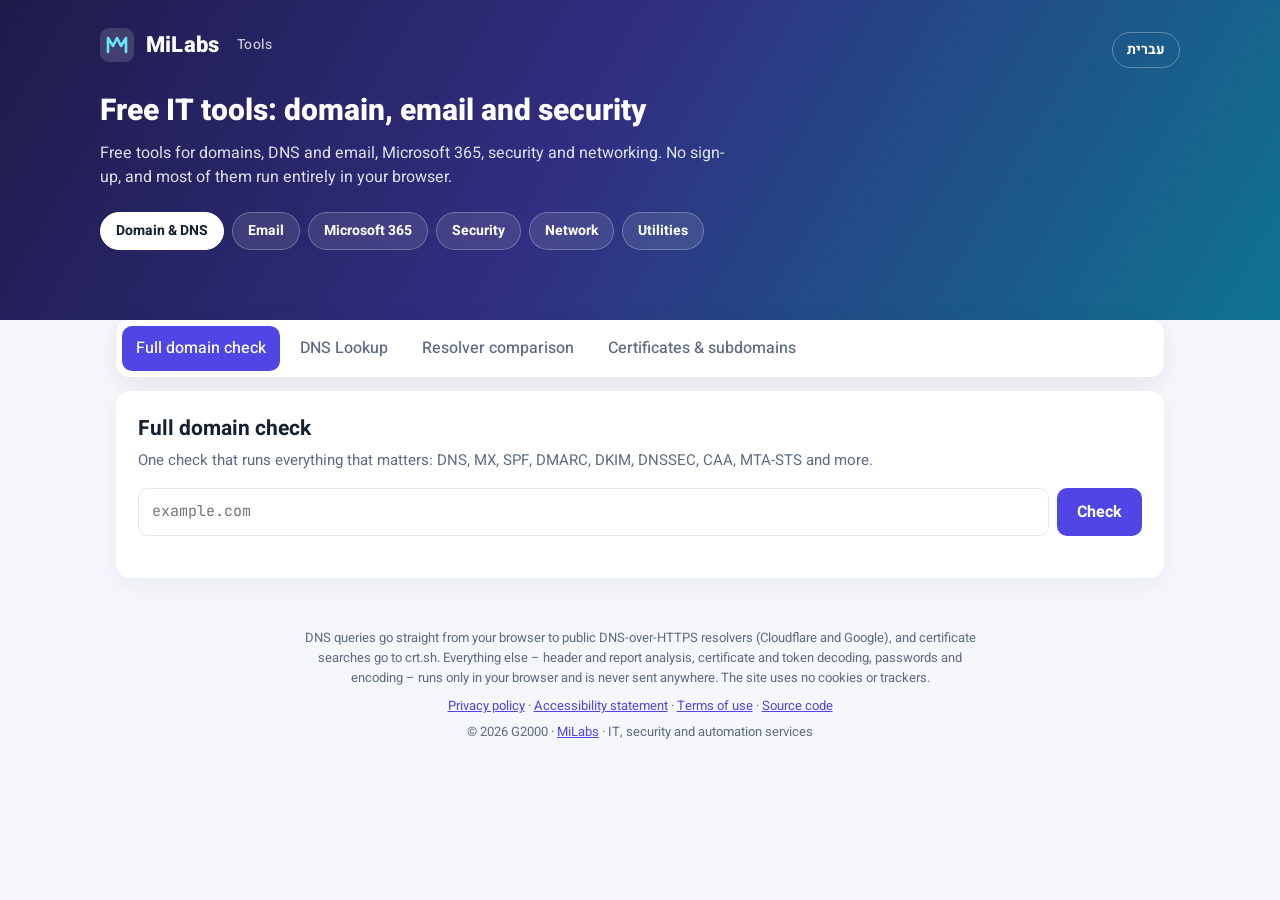
==== commit 1d2d535f: "Accessibility fixes, self-hosted fonts, legal pages, SEO files Co-Authored-By: Claude Opus 5.5 <nore" ====
--- a/en/index.html
+++ b/en/index.html
@@ -5,15 +5,34 @@
 <meta name="viewport" content="width=device-width, initial-scale=1">
 <title>MiLabs Tools – Free DNS, Email & IT Tools</title>
 <meta name="description" content="Free tools for DNS, SPF, DKIM, DMARC, Microsoft 365, certificates and email header analysis – by MiLabs">
-<link rel="preconnect" href="https://fonts.googleapis.com">
-<link rel="preconnect" href="https://fonts.gstatic.com" crossorigin>
-<link href="https://fonts.googleapis.com/css2?family=Heebo:wght@400;500;700;800&family=JetBrains+Mono:wght@400;600&display=swap" rel="stylesheet">
+<link rel="icon" href="../favicon.svg" type="image/svg+xml">
+<meta property="og:type" content="website">
+<meta property="og:site_name" content="MiLabs Tools">
+<meta property="og:title" content="Free IT tools: domain, email and security">
+<meta property="og:description" content="20 free tools for DNS, SPF, DKIM, DMARC, Microsoft 365, certificates and networking. No sign-up, runs in your browser.">
+<meta property="og:url" content="https://tools.milabs.co.il/en/">
+<meta property="og:image" content="https://tools.milabs.co.il/og-en.png">
+<meta property="og:image:width" content="1200">
+<meta property="og:image:height" content="630">
+<meta property="og:locale" content="en_US">
+<meta name="twitter:card" content="summary_large_image">
+<meta name="theme-color" content="#312e81">
+<link rel="canonical" href="https://tools.milabs.co.il/en/">
+<link rel="alternate" hreflang="he" href="https://tools.milabs.co.il/">
+<link rel="alternate" hreflang="en" href="https://tools.milabs.co.il/en/">
+<link rel="alternate" hreflang="x-default" href="https://tools.milabs.co.il/en/">
 <style>
+/* Fonts: Heebo & JetBrains Mono, SIL Open Font License 1.1 (see fonts/) */
+@font-face{font-family:'Heebo';font-style:normal;font-weight:100 900;font-display:swap;src:url(../fonts/heebo-hebrew-wght-normal.woff2) format('woff2');unicode-range:U+0307-0308,U+0590-05FF,U+200C-2010,U+20AA,U+25CC,U+FB1D-FB4F}
+@font-face{font-family:'Heebo';font-style:normal;font-weight:100 900;font-display:swap;src:url(../fonts/heebo-latin-wght-normal.woff2) format('woff2');unicode-range:U+0000-00FF,U+0131,U+0152-0153,U+02BB-02BC,U+02C6,U+02DA,U+02DC,U+0304,U+0308,U+0329,U+2000-206F,U+20AC,U+2122,U+2191,U+2193,U+2212,U+2215,U+FEFF,U+FFFD}
+@font-face{font-family:'Heebo';font-style:normal;font-weight:100 900;font-display:swap;src:url(../fonts/heebo-latin-ext-wght-normal.woff2) format('woff2');unicode-range:U+0100-02BA,U+02BD-02C5,U+02C7-02CC,U+02CE-02D7,U+02DD-02FF,U+0304,U+0308,U+0329,U+1D00-1DBF,U+1E00-1E9F,U+1EF2-1EFF,U+2020,U+20A0-20AB,U+20AD-20C0,U+2113,U+2C60-2C7F,U+A720-A7FF}
+@font-face{font-family:'JetBrains Mono';font-style:normal;font-weight:100 900;font-display:swap;src:url(../fonts/jetbrains-mono-latin-wght-normal.woff2) format('woff2');unicode-range:U+0000-00FF,U+0131,U+0152-0153,U+02BB-02BC,U+02C6,U+02DA,U+02DC,U+0304,U+0308,U+0329,U+2000-206F,U+20AC,U+2122,U+2191,U+2193,U+2212,U+2215,U+FEFF,U+FFFD}
+@font-face{font-family:'JetBrains Mono';font-style:normal;font-weight:100 900;font-display:swap;src:url(../fonts/jetbrains-mono-latin-ext-wght-normal.woff2) format('woff2');unicode-range:U+0100-02BA,U+02BD-02C5,U+02C7-02CC,U+02CE-02D7,U+02DD-02FF,U+0304,U+0308,U+0329,U+1D00-1DBF,U+1E00-1E9F,U+1EF2-1EFF,U+2020,U+20A0-20AB,U+20AD-20C0,U+2113,U+2C60-2C7F,U+A720-A7FF}
 :root{
   --bg:#f5f7fb; --card:#fff; --ink:#152033; --muted:#5d6b82; --line:#e3e8f0;
   --accent:#4f46e5; --accent2:#06b6d4; --accent-soft:#eef0ff;
-  --ok:#0f9d58; --ok-soft:#e7f6ee; --warn:#c27a00; --warn-soft:#fff5e0;
-  --bad:#d93025; --bad-soft:#fdecea; --info:#2563eb; --info-soft:#e8f0fe;
+  --ok:#0a7340; --ok-soft:#e7f6ee; --warn:#8f5600; --warn-soft:#fff5e0;
+  --bad:#b3261e; --bad-soft:#fdecea; --info:#1d4ed8; --info-soft:#e8f0fe;
   --radius:14px; --mono:'JetBrains Mono',ui-monospace,Consolas,monospace;
 }
 *{box-sizing:border-box}
@@ -34,14 +53,14 @@
 .tabs{display:flex;gap:6px;overflow-x:auto;background:var(--card);border-radius:var(--radius);padding:6px;box-shadow:0 6px 24px rgba(20,30,60,.08);scrollbar-width:thin}
 .tab{flex:none;border:0;background:transparent;font:inherit;font-weight:500;color:var(--muted);padding:10px 14px;border-radius:10px;cursor:pointer;white-space:nowrap}
 .tab:hover{background:#f1f3f9;color:var(--ink)}
-.tab[aria-selected=true]{background:var(--accent);color:#fff}
+.tab[aria-pressed=true]{background:var(--accent);color:#fff}
 .panel{background:var(--card);border-radius:var(--radius);margin-top:14px;padding:22px;box-shadow:0 6px 24px rgba(20,30,60,.06)}
 .panel h2{margin:0 0 4px;font-size:21px}
 .panel .lead{margin:0 0 16px;color:var(--muted);font-size:15px}
 form.q{display:flex;gap:8px;flex-wrap:wrap}
 form.q input[type=text],form.q select,textarea{font:inherit;border:1.5px solid var(--line);border-radius:10px;padding:11px 13px;background:#fff;color:var(--ink)}
 form.q input[type=text]{flex:1 1 260px;min-width:0;font-family:var(--mono);font-size:15px}
-form.q input:focus,form.q select:focus,textarea:focus{outline:none;border-color:var(--accent);box-shadow:0 0 0 3px var(--accent-soft)}
+form.q input:focus,form.q select:focus,textarea:focus{outline:none;border-color:var(--accent);box-shadow:0 0 0 3px #a5b4fc}
 textarea{width:100%;min-height:200px;font-family:var(--mono);font-size:13px;direction:ltr;text-align:left}
 .btn{font:inherit;font-weight:700;border:0;border-radius:10px;padding:11px 20px;background:var(--accent);color:#fff;cursor:pointer}
 .btn:hover{filter:brightness(1.08)}
@@ -89,6 +108,7 @@
 .toolbar{display:flex;gap:8px;justify-content:flex-end;margin-top:14px;flex-wrap:wrap}
 footer{text-align:center;color:var(--muted);font-size:13px;padding:10px 16px 30px}
 footer .privacy{max-width:680px;margin:0 auto 8px}
+.footlinks{margin-bottom:6px}
 .sr{position:absolute;width:1px;height:1px;overflow:hidden;clip:rect(0 0 0 0)}
 .cats{display:flex;gap:8px;flex-wrap:wrap;margin-top:22px}
 .cat{border:1px solid rgba(255,255,255,.25);font:inherit;font-weight:700;font-size:14px;padding:7px 15px;border-radius:99px;background:rgba(255,255,255,.1);color:#fff;cursor:pointer}
@@ -100,14 +120,14 @@
 .field>label{font-size:13px;font-weight:700;color:var(--muted)}
 .field input[type=text],.field select{font:inherit;border:1.5px solid var(--line);border-radius:10px;padding:10px 12px;background:#fff;color:var(--ink);min-width:0}
 .field input[type=text][dir=ltr]{font-family:var(--mono);font-size:14px}
-.field input:focus,.field select:focus{outline:none;border-color:var(--accent);box-shadow:0 0 0 3px var(--accent-soft)}
+.field input:focus,.field select:focus{outline:none;border-color:var(--accent);box-shadow:0 0 0 3px #a5b4fc}
 .field input[type=range]{accent-color:var(--accent);width:100%}
 .chips{display:flex;flex-wrap:wrap;gap:8px}
 .chip{display:inline-flex;align-items:center;cursor:pointer;user-select:none}
 .chip input{position:absolute;opacity:0;pointer-events:none}
 .chip span{border:1.5px solid var(--line);border-radius:99px;padding:6px 12px;font-size:14px;background:#fff;transition:.12s}
 .chip input:checked+span{background:var(--accent-soft);border-color:var(--accent);color:#3730a3;font-weight:700}
-.chip input:focus-visible+span{box-shadow:0 0 0 3px var(--accent-soft)}
+.chip input:focus-visible+span{box-shadow:0 0 0 3px #a5b4fc}
 .chip code{font-size:12px}
 .copyrow{display:flex;gap:8px;align-items:stretch}
 .copyrow .record{flex:1;min-width:0}
@@ -127,11 +147,18 @@
 .qrbox svg{width:100%;max-width:260px;height:auto}
 .out2{margin-top:14px}
 @media (max-width:760px){.qrgrid{grid-template-columns:1fr}}
+:focus-visible{outline:3px solid #f59e0b;outline-offset:2px}
+.skip{position:absolute;inset-inline-start:12px;top:-60px;z-index:10;background:#fff;color:var(--ink);padding:10px 16px;border-radius:10px;font-weight:700;text-decoration:none}
+.skip:focus{top:12px}
+.drop:focus-within{outline:3px solid #f59e0b;outline-offset:2px}
+@media (prefers-reduced-motion: reduce){.spin{animation:none}*{transition:none!important}}
 @media (max-width:600px){header.top h1{font-size:24px}.panel{padding:16px}}
 </style>
 </head>
 <body>
 <header class="top">
+  <a class="skip" href="#" data-skip>Skip to content</a>
+  <div id="sr-status" class="sr" role="status" aria-live="polite"></div>
   <div class="wrap">
     <div class="brand">
       <svg width="34" height="34" viewBox="0 0 34 34" aria-hidden="true"><rect width="34" height="34" rx="9" fill="#fff" fill-opacity=".14"/><path d="M8 24V10l5 8 4-8 4 8 5-8v14" fill="none" stroke="#67e8f9" stroke-width="2.6" stroke-linecap="round" stroke-linejoin="round"/></svg>
@@ -144,11 +171,11 @@
   </div>
 </header>
 
-<main class="wrap">
-  <nav class="tabs" role="tablist" aria-label="Tools"></nav>
+<main class="wrap" id="main">
+  <nav class="tabs" aria-label="Tools"></nav>
 
   <!-- HEALTH -->
-  <section class="panel" data-panel="health" role="tabpanel">
+  <section class="panel" data-panel="health">
     <h2>Full domain check</h2>
     <p class="lead">One check that runs everything that matters: DNS, MX, SPF, DMARC, DKIM, DNSSEC, CAA, MTA-STS and more.</p>
     <form class="q" data-run="health">
@@ -159,7 +186,7 @@
   </section>
 
   <!-- DNS -->
-  <section class="panel" data-panel="dns" role="tabpanel" hidden>
+  <section class="panel" data-panel="dns" hidden>
     <h2>DNS Lookup</h2>
     <p class="lead">Look up DNS records of any type. Enter an IP address to get its PTR (reverse DNS) record.</p>
     <form class="q" data-run="dns">
@@ -176,7 +203,7 @@
   </section>
 
   <!-- SPF -->
-  <section class="panel" data-panel="spf" role="tabpanel" hidden>
+  <section class="panel" data-panel="spf" hidden>
     <h2>SPF check</h2>
     <p class="lead">Analyzes the SPF record: follows every include, counts DNS lookups (the limit is 10) and catches common mistakes.</p>
     <form class="q" data-run="spf">
@@ -187,7 +214,7 @@
   </section>
 
   <!-- DMARC -->
-  <section class="panel" data-panel="dmarc" role="tabpanel" hidden>
+  <section class="panel" data-panel="dmarc" hidden>
     <h2>DMARC check</h2>
     <p class="lead">Breaks down the DMARC record, explains each tag and recommends how to improve spoofing protection.</p>
     <form class="q" data-run="dmarc">
@@ -198,7 +225,7 @@
   </section>
 
   <!-- DKIM -->
-  <section class="panel" data-panel="dkim" role="tabpanel" hidden>
+  <section class="panel" data-panel="dkim" hidden>
     <h2>DKIM check</h2>
     <p class="lead">Checks a DKIM key by selector. Leave the selector empty to scan common selectors (Microsoft 365, Google, Zoho and more).</p>
     <form class="q" data-run="dkim">
@@ -210,7 +237,7 @@
   </section>
 
   <!-- M365 -->
-  <section class="panel" data-panel="m365" role="tabpanel" hidden>
+  <section class="panel" data-panel="m365" hidden>
     <h2>Microsoft 365 check</h2>
     <p class="lead">Checks whether the domain is set up correctly for Microsoft 365: tenant ID, MX, Autodiscover, SPF, DKIM, Intune and Teams.</p>
     <form class="q" data-run="m365">
@@ -221,7 +248,7 @@
   </section>
 
   <!-- COMPARE -->
-  <section class="panel" data-panel="compare" role="tabpanel" hidden>
+  <section class="panel" data-panel="compare" hidden>
     <h2>Resolver comparison</h2>
     <p class="lead">Runs the same query against several public DNS resolvers. Useful to see whether a DNS change has propagated, and how much TTL is left.</p>
     <form class="q" data-run="compare">
@@ -235,7 +262,7 @@
   </section>
 
   <!-- HEADERS -->
-  <section class="panel" data-panel="headers" role="tabpanel" hidden>
+  <section class="panel" data-panel="headers" hidden>
     <h2>Email header analyzer</h2>
     <p class="lead">Paste a message’s full headers (Message headers / Show original). The analysis runs only in your browser – nothing is sent to any server.</p>
     <form data-run="headers">
@@ -246,7 +273,7 @@
   </section>
 
   <!-- CRT.SH -->
-  <section class="panel" data-panel="crtsh" role="tabpanel" hidden>
+  <section class="panel" data-panel="crtsh" hidden>
     <h2>SSL certificates & subdomains</h2>
     <p class="lead">Searches every SSL certificate issued for the domain (Certificate Transparency). Reveals subdomains, including forgotten ones, and certificates that are about to expire.</p>
     <form class="q" data-run="crtsh">
@@ -258,43 +285,43 @@
   </section>
 
   <!-- SPF GENERATOR -->
-  <section class="panel" data-panel="spfgen" role="tabpanel" hidden>
+  <section class="panel" data-panel="spfgen" hidden>
     <h2>SPF generator</h2>
     <p class="lead">Pick the services that send email for your domain and get an SPF record ready to copy.</p>
     <form class="gen" id="f-spfgen">
-      <div class="field"><label>Domain</label><input type="text" name="domain" dir="ltr" placeholder="example.com" autocomplete="off" spellcheck="false"></div>
+      <div class="field"><label for="spfgen-domain">Domain</label><input id="spfgen-domain" type="text" name="domain" dir="ltr" placeholder="example.com" autocomplete="off" spellcheck="false"></div>
       <div class="field wide"><label>Services that send email for the domain</label><div class="chips" id="spf-providers"></div></div>
       <div class="field wide"><div class="chips">
         <label class="chip"><input type="checkbox" name="mx"><span>The domain’s MX servers <code>mx</code></span></label>
         <label class="chip"><input type="checkbox" name="a"><span>The website’s server <code>a</code></span></label>
       </div></div>
-      <div class="field"><label>Additional IP addresses</label><input type="text" name="ips" dir="ltr" placeholder="203.0.113.10, 198.51.100.0/24" autocomplete="off" spellcheck="false"></div>
-      <div class="field"><label>Additional includes</label><input type="text" name="includes" dir="ltr" placeholder="_spf.example.net" autocomplete="off" spellcheck="false"></div>
-      <div class="field"><label>Policy for unauthorized servers</label>
-        <select name="all"><option value="~all">~all · SoftFail (recommended)</option><option value="-all">-all · Fail (strict)</option><option value="?all">‎?all · Neutral</option></select></div>
+      <div class="field"><label for="spfgen-ips">Additional IP addresses</label><input id="spfgen-ips" type="text" name="ips" dir="ltr" placeholder="203.0.113.10, 198.51.100.0/24" autocomplete="off" spellcheck="false"></div>
+      <div class="field"><label for="spfgen-includes">Additional includes</label><input id="spfgen-includes" type="text" name="includes" dir="ltr" placeholder="_spf.example.net" autocomplete="off" spellcheck="false"></div>
+      <div class="field"><label for="spfgen-all">Policy for unauthorized servers</label>
+        <select id="spfgen-all" name="all"><option value="~all">~all · SoftFail (recommended)</option><option value="-all">-all · Fail (strict)</option><option value="?all">‎?all · Neutral</option></select></div>
     </form>
     <div class="out" aria-live="polite"></div>
   </section>
 
   <!-- DMARC GENERATOR -->
-  <section class="panel" data-panel="dmarcgen" role="tabpanel" hidden>
+  <section class="panel" data-panel="dmarcgen" hidden>
     <h2>DMARC generator</h2>
     <p class="lead">Build a valid DMARC record, with an explanation of every option.</p>
     <form class="gen" id="f-dmarcgen">
-      <div class="field"><label>Domain</label><input type="text" name="domain" dir="ltr" placeholder="example.com" autocomplete="off" spellcheck="false"></div>
-      <div class="field"><label>Policy (p)</label><select name="p"><option value="none">none · monitor only</option><option value="quarantine">quarantine · send to spam</option><option value="reject">reject · reject</option></select></div>
-      <div class="field"><label>Subdomain policy (sp)</label><select name="sp"><option value="">Same as the main domain</option><option value="none">none</option><option value="quarantine">quarantine</option><option value="reject">reject</option></select></div>
-      <div class="field"><label>Percentage of messages (pct)</label><input type="text" name="pct" dir="ltr" value="100" inputmode="numeric"></div>
-      <div class="field"><label>Aggregate report address (rua)</label><input type="text" name="rua" dir="ltr" placeholder="dmarc@example.com" autocomplete="off" spellcheck="false"></div>
-      <div class="field"><label>Failure report address (ruf) · optional</label><input type="text" name="ruf" dir="ltr" placeholder="" autocomplete="off" spellcheck="false"></div>
-      <div class="field"><label>DKIM alignment (adkim)</label><select name="adkim"><option value="">r · relaxed (default)</option><option value="s">s · strict</option></select></div>
-      <div class="field"><label>SPF alignment (aspf)</label><select name="aspf"><option value="">r · relaxed (default)</option><option value="s">s · strict</option></select></div>
+      <div class="field"><label for="dmarcgen-domain">Domain</label><input id="dmarcgen-domain" type="text" name="domain" dir="ltr" placeholder="example.com" autocomplete="off" spellcheck="false"></div>
+      <div class="field"><label for="dmarcgen-p">Policy (p)</label><select id="dmarcgen-p" name="p"><option value="none">none · monitor only</option><option value="quarantine">quarantine · send to spam</option><option value="reject">reject · reject</option></select></div>
+      <div class="field"><label for="dmarcgen-sp">Subdomain policy (sp)</label><select id="dmarcgen-sp" name="sp"><option value="">Same as the main domain</option><option value="none">none</option><option value="quarantine">quarantine</option><option value="reject">reject</option></select></div>
+      <div class="field"><label for="dmarcgen-pct">Percentage of messages (pct)</label><input id="dmarcgen-pct" type="text" name="pct" dir="ltr" value="100" inputmode="numeric"></div>
+      <div class="field"><label for="dmarcgen-rua">Aggregate report address (rua)</label><input id="dmarcgen-rua" type="text" name="rua" dir="ltr" placeholder="dmarc@example.com" autocomplete="off" spellcheck="false"></div>
+      <div class="field"><label for="dmarcgen-ruf">Failure report address (ruf) · optional</label><input id="dmarcgen-ruf" type="text" name="ruf" dir="ltr" placeholder="" autocomplete="off" spellcheck="false"></div>
+      <div class="field"><label for="dmarcgen-adkim">DKIM alignment (adkim)</label><select id="dmarcgen-adkim" name="adkim"><option value="">r · relaxed (default)</option><option value="s">s · strict</option></select></div>
+      <div class="field"><label for="dmarcgen-aspf">SPF alignment (aspf)</label><select id="dmarcgen-aspf" name="aspf"><option value="">r · relaxed (default)</option><option value="s">s · strict</option></select></div>
     </form>
     <div class="out" aria-live="polite"></div>
   </section>
 
   <!-- DMARC XML -->
-  <section class="panel" data-panel="dmarcxml" role="tabpanel" hidden>
+  <section class="panel" data-panel="dmarcxml" hidden>
     <h2>DMARC report analyzer</h2>
     <p class="lead">Drop DMARC reports you received by email (.xml, .gz or .zip files) and get a clear picture: who sends mail as your domain, and what passes or fails.</p>
     <label class="drop" id="dmarc-drop">
@@ -307,12 +334,12 @@
   </section>
 
   <!-- M365 GENERATOR -->
-  <section class="panel" data-panel="m365gen" role="tabpanel" hidden>
+  <section class="panel" data-panel="m365gen" hidden>
     <h2>Microsoft 365 DNS record generator</h2>
     <p class="lead">Every record you need to add at your DNS provider to connect a domain to Microsoft 365.</p>
     <form class="gen" id="f-m365gen">
-      <div class="field"><label>Domain</label><input type="text" name="domain" dir="ltr" placeholder="example.com" autocomplete="off" spellcheck="false"></div>
-      <div class="field"><label>Tenant’s initial domain</label><input type="text" name="initial" dir="ltr" placeholder="contoso.onmicrosoft.com" autocomplete="off" spellcheck="false"></div>
+      <div class="field"><label for="m365gen-domain">Domain</label><input id="m365gen-domain" type="text" name="domain" dir="ltr" placeholder="example.com" autocomplete="off" spellcheck="false"></div>
+      <div class="field"><label for="m365gen-initial">Tenant’s initial domain</label><input id="m365gen-initial" type="text" name="initial" dir="ltr" placeholder="contoso.onmicrosoft.com" autocomplete="off" spellcheck="false"></div>
       <div class="field wide"><div class="chips">
         <label class="chip"><input type="checkbox" name="intune" checked><span>Intune & device registration</span></label>
         <label class="chip"><input type="checkbox" name="strict"><span>Strict SPF (-all)</span></label>
@@ -322,7 +349,7 @@
   </section>
 
   <!-- CERT DECODER -->
-  <section class="panel" data-panel="certdec" role="tabpanel" hidden>
+  <section class="panel" data-panel="certdec" hidden>
     <h2>Certificate & CSR decoder</h2>
     <p class="lead">Paste a certificate or a certificate signing request (CSR) in PEM format. Decoding happens only in your browser.</p>
     <form id="f-certdec">
@@ -333,11 +360,11 @@
   </section>
 
   <!-- PASSWORD -->
-  <section class="panel" data-panel="passgen" role="tabpanel" hidden>
+  <section class="panel" data-panel="passgen" hidden>
     <h2>Password generator</h2>
     <p class="lead">Strong random passwords, created in your browser with a cryptographic generator. Nothing is sent or stored.</p>
     <form class="gen" id="f-passgen">
-      <div class="field wide"><label>Length: <b id="pw-len-v">20</b></label><input type="range" name="len" min="8" max="64" value="20"></div>
+      <div class="field wide"><label for="passgen-len">Length: <b id="pw-len-v">20</b></label><input id="passgen-len" type="range" name="len" min="8" max="64" value="20"></div>
       <div class="field wide"><div class="chips">
         <label class="chip"><input type="checkbox" name="upper" checked><span>Uppercase A-Z</span></label>
         <label class="chip"><input type="checkbox" name="lower" checked><span>Lowercase a-z</span></label>
@@ -350,7 +377,7 @@
   </section>
 
   <!-- JWT -->
-  <section class="panel" data-panel="jwt" role="tabpanel" hidden>
+  <section class="panel" data-panel="jwt" hidden>
     <h2>JWT decoder</h2>
     <p class="lead">Paste a token (for example a Microsoft Entra access token) to see its contents, when it expires and what each claim means. Decoding is local only.</p>
     <form id="f-jwt"><textarea name="token" spellcheck="false" placeholder="eyJhbGciOi..." aria-label="JWT" style="min-height:120px"></textarea></form>
@@ -358,7 +385,7 @@
   </section>
 
   <!-- SUBNET -->
-  <section class="panel" data-panel="subnet" role="tabpanel" hidden>
+  <section class="panel" data-panel="subnet" hidden>
     <h2>Subnet calculator</h2>
     <p class="lead">Calculates network range, broadcast, address count and mask. Supports IPv4 and IPv6.</p>
     <form class="q" data-run="subnet">
@@ -369,7 +396,7 @@
   </section>
 
   <!-- ENCODE -->
-  <section class="panel" data-panel="encode" role="tabpanel" hidden>
+  <section class="panel" data-panel="encode" hidden>
     <h2>Encode & hash</h2>
     <p class="lead">Base64, URL, Hex and hashes (MD5, SHA). Everything runs in your browser.</p>
     <form id="f-encode">
@@ -391,27 +418,27 @@
   </section>
 
   <!-- QR -->
-  <section class="panel" data-panel="qr" role="tabpanel" hidden>
+  <section class="panel" data-panel="qr" hidden>
     <h2>QR generator</h2>
     <p class="lead">QR codes for a link, text, or quick connection to a Wi-Fi network.</p>
     <div class="qrgrid">
       <form class="gen" id="f-qr" style="align-content:start">
-        <div class="field wide"><label>Type</label><select name="kind"><option value="text">Link / text</option><option value="wifi">Wi-Fi network</option><option value="email">Email</option></select></div>
-        <div class="field wide" data-k="text"><label>Link or text</label><input type="text" name="text" dir="ltr" placeholder="https://milabs.co.il"></div>
-        <div class="field" data-k="wifi" hidden><label>Network name (SSID)</label><input type="text" name="ssid" dir="ltr"></div>
-        <div class="field" data-k="wifi" hidden><label>Password</label><input type="text" name="wpass" dir="ltr"></div>
-        <div class="field" data-k="wifi" hidden><label>Security</label><select name="sec"><option value="WPA">WPA/WPA2/WPA3</option><option value="WEP">WEP</option><option value="nopass">No password</option></select></div>
+        <div class="field wide"><label for="qr-kind">Type</label><select id="qr-kind" name="kind"><option value="text">Link / text</option><option value="wifi">Wi-Fi network</option><option value="email">Email</option></select></div>
+        <div class="field wide" data-k="text"><label for="qr-text">Link or text</label><input id="qr-text" type="text" name="text" dir="ltr" placeholder="https://milabs.co.il"></div>
+        <div class="field" data-k="wifi" hidden><label for="qr-ssid">Network name (SSID)</label><input id="qr-ssid" type="text" name="ssid" dir="ltr"></div>
+        <div class="field" data-k="wifi" hidden><label for="qr-wpass">Password</label><input id="qr-wpass" type="text" name="wpass" dir="ltr"></div>
+        <div class="field" data-k="wifi" hidden><label for="qr-sec">Security</label><select id="qr-sec" name="sec"><option value="WPA">WPA/WPA2/WPA3</option><option value="WEP">WEP</option><option value="nopass">No password</option></select></div>
         <div class="field" data-k="wifi" hidden><label>&nbsp;</label><label class="chip"><input type="checkbox" name="hidden"><span>Hidden network</span></label></div>
-        <div class="field" data-k="email" hidden><label>Address</label><input type="text" name="to" dir="ltr"></div>
-        <div class="field" data-k="email" hidden><label>Subject</label><input type="text" name="subject"></div>
-        <div class="field"><label>Error correction</label><select name="ec"><option value="M">Medium (M)</option><option value="L">Low (L)</option><option value="Q">High (Q)</option><option value="H">Very high (H)</option></select></div>
+        <div class="field" data-k="email" hidden><label for="qr-to">Address</label><input id="qr-to" type="text" name="to" dir="ltr"></div>
+        <div class="field" data-k="email" hidden><label for="qr-subject">Subject</label><input id="qr-subject" type="text" name="subject"></div>
+        <div class="field"><label for="qr-ec">Error correction</label><select id="qr-ec" name="ec"><option value="M">Medium (M)</option><option value="L">Low (L)</option><option value="Q">High (Q)</option><option value="H">Very high (H)</option></select></div>
       </form>
       <div class="qrbox"><div id="qr-out" class="hint">Enter content to create a code</div><div class="toolbar" style="justify-content:center"><button type="button" class="btn ghost" id="qr-png" disabled>Download PNG</button><button type="button" class="btn ghost" id="qr-svg" disabled>Download SVG</button></div></div>
     </div>
   </section>
 
   <!-- UA -->
-  <section class="panel" data-panel="ua" role="tabpanel" hidden>
+  <section class="panel" data-panel="ua" hidden>
     <h2>What’s my browser</h2>
     <p class="lead">Your browser, operating system and screen details. Handy when tech support asks “Which browser are you using?”</p>
     <div class="out" aria-live="polite"></div>
@@ -422,8 +449,9 @@
 </main>
 
 <footer>
-  <p class="privacy">DNS queries go straight from your browser to public DNS-over-HTTPS resolvers (Cloudflare and Google), and certificate searches go to crt.sh. Everything else – header and report analysis, certificate and token decoding, passwords and encoding – runs only in your browser and is never sent anywhere.</p>
-  <div>© <span id="yr"></span> <a href="https://milabs.co.il">MiLabs</a> · IT, security and automation services</div>
+  <p class="privacy">DNS queries go straight from your browser to public DNS-over-HTTPS resolvers (Cloudflare and Google), and certificate searches go to crt.sh. Everything else – header and report analysis, certificate and token decoding, passwords and encoding – runs only in your browser and is never sent anywhere. The site uses no cookies or trackers.</p>
+  <nav class="footlinks" aria-label="Legal information"><a href="privacy.html">Privacy policy</a> · <a href="accessibility.html">Accessibility statement</a> · <a href="terms.html">Terms of use</a> · <a href="https://github.com/Milabs-il/free-it-tools">Source code</a></nav>
+  <div>© <span id="yr"></span> G2000 · <a href="https://milabs.co.il">MiLabs</a> · IT, security and automation services</div>
 </footer>
 
 <script>/* qrcode-generator 1.4.4 · (c) Kazuhiko Arase · MIT License */
@@ -541,9 +569,10 @@
 function errBox(msg){ return `<div class="err">${esc(msg)}</div>`; }
 function rec(s){ return `<div class="record">${esc(s)}</div>`; }
 const ICON = {ok:'✓',warn:'!',bad:'✕',info:'i'};
+const SRL = {ok:'OK',warn:'Warning',bad:'Error',info:'Note'};
 function check(level,title,desc='',extra=''){ return {level,title,desc,extra}; }
 function renderChecks(list){
-  return `<ul class="checks">${list.map(c=>`<li class="check ${c.level}"><div class="ic">${ICON[c.level]}</div><div style="min-width:0;flex:1"><div class="t">${c.title}</div>${c.desc?`<div class="d">${c.desc}</div>`:''}${c.extra||''}</div></li>`).join('')}</ul>`;
+  return `<ul class="checks">${list.map(c=>`<li class="check ${c.level}"><div class="ic" aria-hidden="true">${ICON[c.level]}</div><div style="min-width:0;flex:1"><div class="t"><span class="sr">${SRL[c.level]}: </span>${c.title}</div>${c.desc?`<div class="d">${c.desc}</div>`:''}${c.extra||''}</div></li>`).join('')}</ul>`;
 }
 function scoreBox(list, label){
   const n = l=>list.filter(c=>c.level===l).length;
@@ -554,7 +583,7 @@
   <div class="pills"><span class="pill ok">${n('ok')} OK</span><span class="pill warn">${n('warn')} warnings</span><span class="pill bad">${n('bad')} errors</span>${n('info')?`<span class="pill info">${n('info')} info</span>`:''}</div></div>`;
 }
 function table(headers, rows){
-  return `<div class="tablewrap"><table><thead><tr>${headers.map(h=>`<th>${esc(h)}</th>`).join('')}</tr></thead><tbody>${rows.join('')}</tbody></table></div>`;
+  return `<div class="tablewrap"><table><thead><tr>${headers.map(h=>`<th scope="col">${esc(h)}</th>`).join('')}</tr></thead><tbody>${rows.join('')}</tbody></table></div>`;
 }
 function fmtTTL(s){ s=+s; if(s<60) return s+'s'; if(s<3600) return Math.round(s/60)+'m'; if(s<86400) return (s/3600).toFixed(s%3600?1:0)+'h'; return (s/86400).toFixed(s%86400?1:0)+'d'; }
 
@@ -1467,7 +1496,7 @@
       qrcode.stringToBytes=qrcode.stringToBytesFuncs['UTF-8'];
       const q=qrcode(0,el.ec.value); q.addData(data,'Byte'); q.make();
       lastSvg=q.createSvgTag({cellSize:8,margin:4,scalable:true});
-      box.innerHTML=lastSvg; png.disabled=svgB.disabled=false;
+      box.innerHTML=lastSvg; const sv=box.querySelector('svg'); sv.setAttribute('role','img'); sv.setAttribute('aria-label','QR code'); png.disabled=svgB.disabled=false;
     }catch(e){ box.innerHTML=errBox('The content is too long for a QR code'); png.disabled=svgB.disabled=true; lastSvg=''; }
   };
   const dl=(href,name)=>{ const a=document.createElement('a'); a.href=href; a.download=name; document.body.appendChild(a); a.click(); a.remove(); };
@@ -1525,7 +1554,7 @@
 function renderNav(tool){
   const ci=catOf(tool);
   $('.cats').innerHTML=CATS.map((c,i)=>`<button type="button" class="cat" data-cat="${i}" aria-pressed="${i===ci}">${esc(c.name)}</button>`).join('');
-  $('.tabs').innerHTML=CATS[ci].tools.map(t=>`<button type="button" class="tab" role="tab" data-tool="${t}" aria-selected="${t===tool}">${esc(TOOL_NAMES[t])}</button>`).join('');
+  $('.tabs').innerHTML=CATS[ci].tools.map(t=>`<button type="button" class="tab" data-tool="${t}" aria-pressed="${t===tool}">${esc(TOOL_NAMES[t])}</button>`).join('');
 }
 function currentDomain(){ return document.querySelector('[data-panel]:not([hidden]) [name=domain]')?.value||''; }
 function showTool(name, domain){
@@ -1539,14 +1568,17 @@
   if(name==='ua') showUA();
   if(domain && inp){ inp.value=domain; const fm=inp.form; if(fm.dataset.run) fm.requestSubmit(); else fm.dispatchEvent(new Event('input',{bubbles:true})); }
   currentTool=name;
+  document.title = TOOL_NAMES[name]+' – MiLabs Tools';
 }
 function go(name){ try{ history.replaceState(null,'','#'+name); }catch(e){} showTool(name); }
 document.addEventListener('click',e=>{
-  const c=e.target.closest('.cat'); if(c){ go(CATS[+c.dataset.cat].tools[0]); return; }
-  const t=e.target.closest('.tab'); if(t){ go(t.dataset.tool); return; }
+  // the nav is re-rendered on every switch, so put focus back on the matching new button (keyboard users)
+  const c=e.target.closest('.cat'); if(c){ const i=c.dataset.cat; go(CATS[+i].tools[0]); $(`.cat[data-cat="${i}"]`).focus(); return; }
+  const t=e.target.closest('.tab'); if(t){ const id=t.dataset.tool; go(id); $(`.tab[data-tool="${id}"]`).focus(); return; }
   const cp=e.target.closest('[data-copy]');
-  if(cp){ const txt=cp.dataset.copy, orig=cp.textContent; const done=()=>{ cp.textContent='Copied ✓'; setTimeout(()=>cp.textContent=orig,1500); };
+  if(cp){ const txt=cp.dataset.copy, orig=cp.textContent; const done=()=>{ cp.textContent='Copied ✓'; $('#sr-status').textContent='Copied to clipboard'; setTimeout(()=>{ cp.textContent=orig; $('#sr-status').textContent=''; },1500); };
     if(navigator.clipboard) navigator.clipboard.writeText(txt).then(done).catch(()=>{}); return; }
+  if(e.target.closest('[data-skip]')){ e.preventDefault(); const h=document.querySelector('[data-panel]:not([hidden]) h2'); h.setAttribute('tabindex','-1'); h.focus(); return; }
   const cl=e.target.closest('[data-clear-panel],[data-clear]');
   if(cl){ const p=cl.closest('[data-panel]'); p.querySelectorAll('textarea').forEach(x=>x.value=''); p.querySelector('.out').innerHTML=''; }
 });
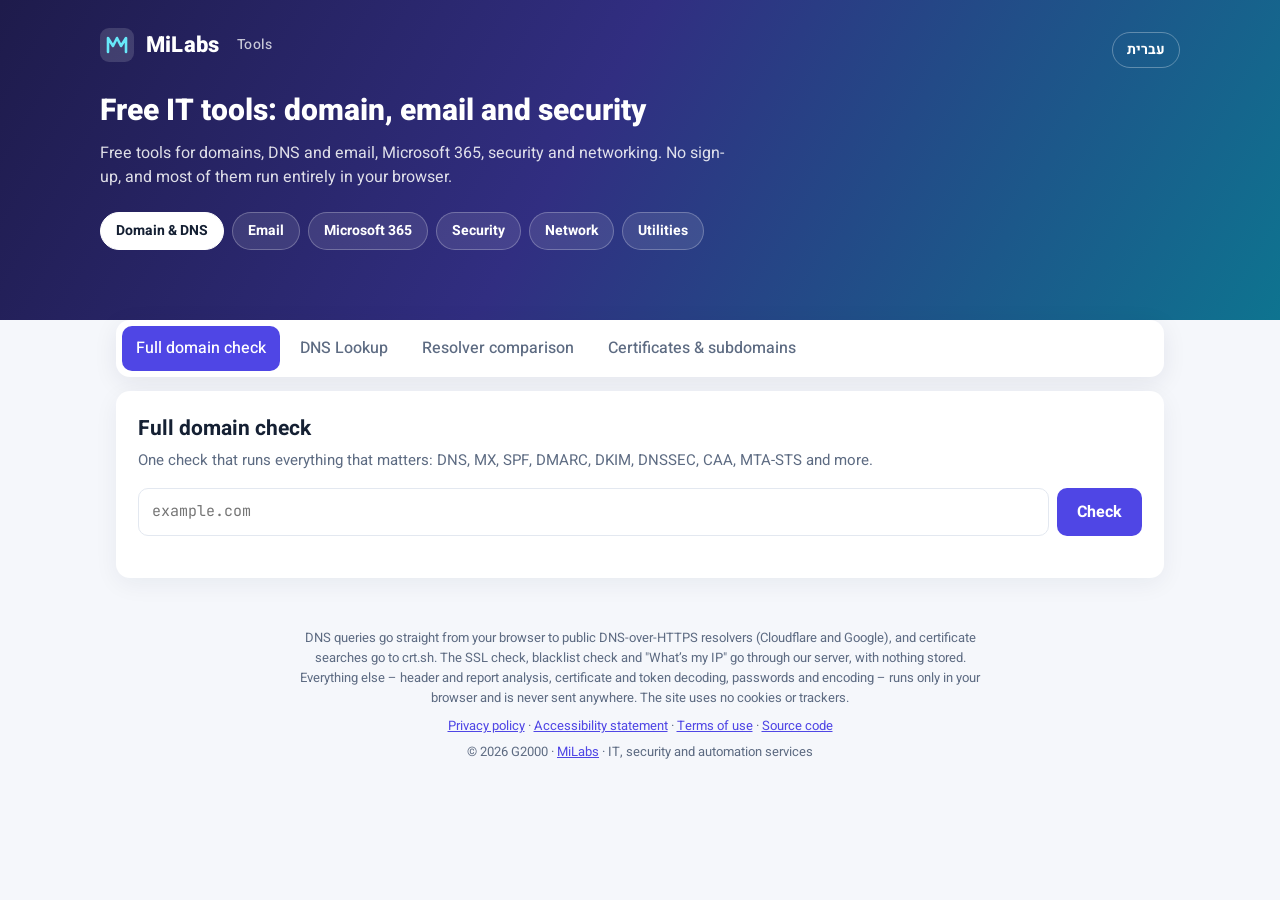
==== commit 3cbcb8aa: "Add SSL check, blacklist check and What's my IP Co-Authored-By: Claude Opus 5.5 <noreply@anthropic.c" ====
--- a/en/index.html
+++ b/en/index.html
@@ -9,7 +9,7 @@
 <meta property="og:type" content="website">
 <meta property="og:site_name" content="MiLabs Tools">
 <meta property="og:title" content="Free IT tools: domain, email and security">
-<meta property="og:description" content="20 free tools for DNS, SPF, DKIM, DMARC, Microsoft 365, certificates and networking. No sign-up, runs in your browser.">
+<meta property="og:description" content="23 free tools for DNS, SPF, DKIM, DMARC, Microsoft 365, SSL, blacklists and networking. No sign-up.">
 <meta property="og:url" content="https://tools.milabs.co.il/en/">
 <meta property="og:image" content="https://tools.milabs.co.il/og-en.png">
 <meta property="og:image:width" content="1200">
@@ -446,10 +446,44 @@
     <form id="uaparse"><textarea name="ua" spellcheck="false" placeholder="Mozilla/5.0 ..." style="min-height:70px" aria-label="User-Agent"></textarea></form>
     <div class="out2"></div>
   </section>
+
+  <!-- MYIP -->
+  <section class="panel" data-panel="myip" hidden>
+    <h2>What’s my IP</h2>
+    <p class="lead">The public IP address you’re browsing from, as our server sees it.</p>
+    <div class="out" aria-live="polite"></div>
+    <div class="toolbar" style="justify-content:flex-start"><button type="button" class="btn ghost" data-myip-refresh>Check again</button></div>
+  </section>
+
+  <!-- SSL -->
+  <section class="panel" data-panel="ssl" hidden>
+    <h2>SSL certificate check</h2>
+    <p class="lead">Checks the SSL certificate of a website or server: validity, certificate chain, hostname match and supported TLS versions. Works for VPN portals too.</p>
+    <form class="q" data-run="ssl">
+      <input type="text" name="domain" placeholder="example.com" dir="ltr" autocomplete="off" spellcheck="false" aria-label="Domain or IP">
+      <select name="port" aria-label="Port" dir="ltr">
+        <option>443</option><option>8443</option><option>10443</option><option>4443</option><option>9443</option><option>465</option><option>993</option><option>995</option><option>636</option><option>853</option><option>5061</option>
+      </select>
+      <button class="btn">Check</button>
+    </form>
+    <p class="hint">The check runs from our server. Only common TLS service ports are supported.</p>
+    <div class="out" aria-live="polite"></div>
+  </section>
+
+  <!-- BLACKLIST -->
+  <section class="panel" data-panel="blacklist" hidden>
+    <h2>Blacklist check</h2>
+    <p class="lead">Checks whether a mail server’s IP address appears on blocklists (DNSBLs). Enter an IP address, or a domain to check its MX servers.</p>
+    <form class="q" data-run="blacklist">
+      <input type="text" name="domain" placeholder="example.com or 203.0.113.10" dir="ltr" autocomplete="off" spellcheck="false" aria-label="Domain or IP">
+      <button class="btn">Check</button>
+    </form>
+    <div class="out" aria-live="polite"></div>
+  </section>
 </main>
 
 <footer>
-  <p class="privacy">DNS queries go straight from your browser to public DNS-over-HTTPS resolvers (Cloudflare and Google), and certificate searches go to crt.sh. Everything else – header and report analysis, certificate and token decoding, passwords and encoding – runs only in your browser and is never sent anywhere. The site uses no cookies or trackers.</p>
+  <p class="privacy">DNS queries go straight from your browser to public DNS-over-HTTPS resolvers (Cloudflare and Google), and certificate searches go to crt.sh. The SSL check, blacklist check and "What’s my IP" go through our server, with nothing stored. Everything else – header and report analysis, certificate and token decoding, passwords and encoding – runs only in your browser and is never sent anywhere. The site uses no cookies or trackers.</p>
   <nav class="footlinks" aria-label="Legal information"><a href="privacy.html">Privacy policy</a> · <a href="accessibility.html">Accessibility statement</a> · <a href="terms.html">Terms of use</a> · <a href="https://github.com/Milabs-il/free-it-tools">Source code</a></nav>
   <div>© <span id="yr"></span> G2000 · <a href="https://milabs.co.il">MiLabs</a> · IT, security and automation services</div>
 </footer>
@@ -1539,16 +1573,103 @@
   f.addEventListener('input',()=>{ const s=f.elements.ua.value.trim(); if(!s){out.innerHTML='';return;} const r=parseUA(s); out.innerHTML=`<div class="grid2"><div class="kv"><div class="k">Browser</div><div class="v">${esc(r.browser)}</div></div><div class="kv"><div class="k">Operating system</div><div class="v">${esc(r.os)}</div></div><div class="kv"><div class="k">Device type</div><div class="v">${esc(r.device)}</div></div></div>`; });
 }
 
+
+/* ================= Server-side tools (Catalyst function) ================= */
+const API = 'https://milabs-tools-931034409.development.catalystserverless.com/server/netcheck/';
+const API_ERR = {
+  missing_host:'Please enter a domain or IP address', missing_query:'Please enter a domain or IP address', invalid_host:'Invalid address',
+  private_address:'Internal or reserved addresses can’t be checked', port_not_allowed:'This port isn’t supported',
+  host_not_found:'The domain wasn’t found in DNS', no_ipv4_found:'No IPv4 addresses found to check', ipv6_not_supported:'Blocklist checks currently support IPv4 only',
+  rate_limited:'Too many requests. Please try again in a minute.', timeout:'The check took too long', network:'The service isn’t available right now. Please try again later.',
+};
+async function apiGet(op, params={}){
+  const qs = new URLSearchParams(params).toString();
+  const call = async (url)=>{
+    const ctrl=new AbortController(); const t=setTimeout(()=>ctrl.abort(),30000);
+    try{ const r=await fetch(url,{signal:ctrl.signal}); const j=await r.json().catch(()=>null); return {status:r.status, json:j}; }
+    finally{ clearTimeout(t); }
+  };
+  let r;
+  try{
+    r = await call(`${API}${op}${qs?'?'+qs:''}`);
+    if(!r.json) r = await call(`${API}execute?op=${op}${qs?'&'+qs:''}`);
+  }catch(e){ const x=new Error(API_ERR.network); x.user=true; throw x; }
+  if(!r.json){ const x=new Error(API_ERR.network); x.user=true; throw x; }
+  if(r.status>=400){ const e=new Error(API_ERR[r.json.error]||API_ERR.network); e.user=true; throw e; }
+  return r.json;
+}
+
+async function showMyIp(){
+  const out=document.querySelector('[data-panel=myip] .out'); loading(out);
+  try{
+    const r=await apiGet('myip');
+    const kv=(k,v)=>`<div class="kv"><div class="k">${k}</div><div class="v">${esc(v)}</div></div>`;
+    out.innerHTML=`<div class="score"><div><div class="num ltr" style="font-size:32px">${esc(r.ip||'—')}</div><div style="font-size:13px;color:var(--muted)">Your public IP address</div></div></div>
+      <div class="grid2">${kv('Version',r.version?'IPv'+r.version:'—')}${kv('Reverse DNS (PTR)',(r.ptr||[]).join('\n')||'—')}</div>
+      ${r.ip?`<div style="height:12px"></div>${copyRow(r.ip)}`:''}`;
+  }catch(e){ out.innerHTML=errBox(e.message); }
+}
+
+tools.ssl = async (f,out)=>{
+  const host=normDomain(f.elements.domain.value,true); const port=f.elements.port.value;
+  if(!(validDomain(host)||isIPv4(host)||isIPv6(host))) return out.innerHTML=errBox('Please enter a valid domain or IP address');
+  loading(out,'Connecting to the server and checking the certificate...');
+  const r=await apiGet('ssl',{host,port});
+  if(!r.reachable){ out.innerHTML=renderChecks([check('bad',`No TLS connection to <span class="ltr mono">${esc(host)}:${esc(port)}</span>`,`The server didn’t respond on this port, or it doesn’t use TLS. <span class="ltr mono">${esc(r.error||'')}</span>`)]); return; }
+  const leaf=r.chain[0]||{}; const now=Date.now(); const left=leaf.valid_to?Date.parse(leaf.valid_to)-now:null;
+  const c=[];
+  if(left!=null) c.push(left<0?check('bad','The certificate has expired',`Expired ${esc(relDays(left))}`):check(left<14*86400000?'bad':left<30*86400000?'warn':'ok',`Valid · expires ${esc(relDays(left))}`,esc(fmtDate(new Date(leaf.valid_to)))));
+  if(r.hostnameMatch!==null) c.push(r.hostnameMatch?check('ok','The certificate matches the hostname'):check('bad','The certificate doesn’t match the hostname',`The name <span class="ltr mono">${esc(host)}</span> isn’t in the certificate. Browsers will show a warning.`));
+  c.push(r.authorized?check('ok','The certificate chain is valid and trusted'):check('bad','The certificate chain isn’t trusted',`<span class="ltr mono">${esc(r.authorizationError||'')}</span> – usually an intermediate certificate is missing on the server, or the certificate is self-signed.`));
+  const V=r.versions||{};
+  if(V['TLSv1']||V['TLSv1.1']) c.push(check('warn','The server still supports TLS 1.0 or 1.1','These are outdated, insecure versions. Disable them.'));
+  if(V['TLSv1.3']) c.push(check('ok','TLS 1.3 supported')); else if(V['TLSv1.3']===false) c.push(check('info','No TLS 1.3 support','Not required, but recommended.'));
+  if(leaf.bits && leaf.bits<2048 && !leaf.asn1Curve) c.push(check('bad',`Short RSA key (${leaf.bits} bits)`));
+  const vtag=v=>V[v]===true?'<span class="tag warn">Supported</span>':V[v]===false?'<span class="tag ok">Not supported</span>':'<span class="tag mut">Unknown</span>';
+  const vtagNew=v=>V[v]===true?'<span class="tag ok">Supported</span>':V[v]===false?'<span class="tag mut">Not supported</span>':'<span class="tag mut">Unknown</span>';
+  const kv=(k,v)=>`<div class="kv"><div class="k">${k}</div><div class="v">${esc(v)}</div></div>`;
+  const nm=o=>o.CN||o.O||Object.values(o).join(', ');
+  out.innerHTML=scoreBox(c,`SSL score · ${host}:${port}`)+renderChecks(c)+
+    `<h3>Connection details</h3><div class="grid2">${kv('IP address',r.ip)}${kv('Protocol',r.protocol||'')}${kv('Cipher',(r.cipher&&r.cipher.standardName)||'')}${kv('Subject Alternative Names',(leaf.subjectaltname||'').split(', ').join('\n'))}</div>
+     <h3>TLS versions</h3>${table(['Version','Status'],[`<tr><td class="data">TLS 1.0</td><td>${vtag('TLSv1')}</td></tr>`,`<tr><td class="data">TLS 1.1</td><td>${vtag('TLSv1.1')}</td></tr>`,`<tr><td class="data">TLS 1.2</td><td>${vtagNew('TLSv1.2')}</td></tr>`,`<tr><td class="data">TLS 1.3</td><td>${vtagNew('TLSv1.3')}</td></tr>`])}
+     <h3>Certificate chain</h3>${table(['#','Subject','Issuer','Valid until','Key'],r.chain.map((x,i)=>`<tr><td>${i+1}</td><td class="data">${esc(nm(x.subject))}</td><td class="data">${esc(nm(x.issuer))}</td><td>${x.valid_to?esc(new Date(x.valid_to).toLocaleDateString('en-GB')):''}</td><td class="data">${x.asn1Curve?esc('EC '+x.asn1Curve):x.bits?esc('RSA '+x.bits):''}</td></tr>`))}`;
+};
+
+tools.blacklist = async (f,out)=>{
+  const raw=f.elements.domain.value.trim();
+  const q=isIPv4(raw)||isIPv6(raw)?raw:normDomain(raw);
+  if(!(isIPv4(q)||isIPv6(q)||validDomain(q))) return out.innerHTML=errBox('Please enter a valid domain or IP address');
+  loading(out,'Checking blocklists...');
+  const r=await apiGet('blacklist',{q});
+  const st={listed:['bad','Listed'],clean:['ok','Not listed'],unavailable:['mut','Unavailable']};
+  let html='';
+  if(r.note==='no_mx_used_a') html+=renderChecks([check('info','The domain has no MX records','The domain’s own IP addresses were checked.')])+'<div style="height:12px"></div>';
+  for(const t of r.targets){
+    const n=k=>t.lists.filter(l=>l.status===k).length;
+    const listed=t.lists.filter(l=>l.status==='listed');
+    const allDown=n('unavailable')===t.lists.length;
+    html+=`<h3><span class="ltr mono">${esc(t.ip)}</span>${t.source!=='input'?` · <span class="ltr mono" style="color:var(--muted)">${esc(t.source)}</span>`:''}</h3>`;
+    html+=renderChecks([allDown?check('warn','Couldn’t check right now','The blocklists didn’t answer our server. Try again later, or use the links below.')
+      : listed.length?check('bad',listed.length===1?'Listed on 1 list':`Listed on ${listed.length} lists`, 'Email from this address may be blocked. Each list’s link explains why the address was listed and how to request removal.')
+      : check('ok','Not found on any list checked',`${n('clean')} lists checked${n('unavailable')?`, ‏${n('unavailable')} unavailable right now`:''}.`)]);
+    html+='<div style="height:10px"></div>'+table(['List','Status','Details'],t.lists.map(l=>`<tr><td>${esc(l.name)}${l.network?' <span class="tag mut">Network</span>':''}</td><td><span class="tag ${st[l.status][0]}">${st[l.status][1]}</span></td><td class="data">${l.reason?esc(l.reason)+'<br>':''}<a href="${esc(l.url)}" target="_blank" rel="noopener">Check on the list’s website</a></td></tr>`));
+  }
+  const ip0=r.targets[0]&&r.targets[0].ip;
+  html+=`<h3>Lists you check on their own website</h3>`+renderChecks(r.external.map(x=>check('info',esc(x.name),`This list doesn’t allow automated checks from public tools. <a href="${esc(x.url)}" target="_blank" rel="noopener">Check on ${esc(x.name)}</a>${ip0?` (address to check: <span class="ltr mono">${esc(ip0)}</span>)`:''}`)));
+  html+=`<p class="hint">A list marked "Network" checks the provider’s whole address range, not just your address.</p>`;
+  out.innerHTML=html;
+};
+
 /* ================= UI wiring ================= */
 const CATS=[
   {name:'Domain & DNS', tools:['health','dns','compare','crtsh']},
-  {name:'Email', tools:['spf','spfgen','dmarc','dmarcgen','dmarcxml','dkim','headers']},
+  {name:'Email', tools:['spf','spfgen','dmarc','dmarcgen','dmarcxml','dkim','blacklist','headers']},
   {name:'Microsoft 365', tools:['m365','m365gen']},
-  {name:'Security', tools:['certdec','passgen','jwt']},
-  {name:'Network', tools:['subnet']},
+  {name:'Security', tools:['ssl','certdec','passgen','jwt']},
+  {name:'Network', tools:['myip','subnet']},
   {name:'Utilities', tools:['encode','qr','ua']},
 ];
-const TOOL_NAMES={health:'Full domain check',dns:'DNS Lookup',compare:'Resolver comparison',crtsh:'Certificates & subdomains',spf:'SPF check',spfgen:'SPF generator',dmarc:'DMARC check',dmarcgen:'DMARC generator',dmarcxml:'DMARC report analyzer',dkim:'DKIM check',headers:'Header analyzer',m365:'M365 check',m365gen:'M365 DNS generator',certdec:'Certificate & CSR decoder',passgen:'Password generator',jwt:'JWT decoder',subnet:'Subnet calculator',encode:'Encode & hash',qr:'QR generator',ua:'What’s my browser'};
+const TOOL_NAMES={health:'Full domain check',dns:'DNS Lookup',compare:'Resolver comparison',crtsh:'Certificates & subdomains',spf:'SPF check',spfgen:'SPF generator',dmarc:'DMARC check',dmarcgen:'DMARC generator',dmarcxml:'DMARC report analyzer',dkim:'DKIM check',headers:'Header analyzer',m365:'M365 check',m365gen:'M365 DNS generator',certdec:'Certificate & CSR decoder',passgen:'Password generator',jwt:'JWT decoder',subnet:'Subnet calculator',encode:'Encode & hash',qr:'QR generator',ua:'What’s my browser',myip:'What’s my IP',ssl:'SSL check',blacklist:'Blacklists'};
 const catOf=t=>CATS.findIndex(c=>c.tools.includes(t));
 let currentTool=null;
 function renderNav(tool){
@@ -1566,6 +1687,7 @@
   const inp=panel.querySelector('[name=domain]');
   if(inp && !domain && carry && !inp.value){ inp.value=carry; inp.dispatchEvent(new Event('input',{bubbles:true})); }
   if(name==='ua') showUA();
+  if(name==='myip') showMyIp();
   if(domain && inp){ inp.value=domain; const fm=inp.form; if(fm.dataset.run) fm.requestSubmit(); else fm.dispatchEvent(new Event('input',{bubbles:true})); }
   currentTool=name;
   document.title = TOOL_NAMES[name]+' – MiLabs Tools';
@@ -1588,15 +1710,16 @@
   btn.disabled=true;
   try{
     await tools[name](f,out);
-    const d=f.elements.domain && normDomain(f.elements.domain.value, name==='dns'||name==='compare');
+    const d=f.elements.domain && normDomain(f.elements.domain.value, name==='dns'||name==='compare'||name==='ssl');
     if(d && validDomain(d)) try{ history.replaceState(null,'',`#${name}/${d}`); }catch(e){}
   }
-  catch(err){ console.error(err); out.innerHTML=errBox('Something went wrong: '+(err.name==='AbortError'?'the server took too long to respond':err.message)); }
+  catch(err){ console.error(err); out.innerHTML=errBox(err.user?err.message:'Something went wrong: '+(err.name==='AbortError'?'the server took too long to respond':err.message)); }
   finally{ btn.disabled=false; }
 }));
+document.querySelector('[data-myip-refresh]').addEventListener('click',showMyIp);
 document.querySelectorAll('form:not([data-run]):not(#f-certdec)').forEach(f=>f.addEventListener('submit',e=>e.preventDefault()));
 [initSpfGen,initDmarcGen,initDmarcXml,initM365Gen,initCertDec,initPassGen,initJwt,initEncode,initQr,initUA].forEach(fn=>{ try{ fn(); }catch(e){ console.error(fn.name,e); } });
-function route(){ const [tool,dom]=(location.hash.slice(1)||'health').split('/'); showTool(tool, dom?normDomain(decodeURIComponent(dom), tool==='dns'||tool==='compare'):''); }
+function route(){ const [tool,dom]=(location.hash.slice(1)||'health').split('/'); showTool(tool, dom?normDomain(decodeURIComponent(dom), tool==='dns'||tool==='compare'||tool==='ssl'):''); }
 window.addEventListener('hashchange',()=>{ const [tool]=location.hash.slice(1).split('/'); if(tool!==currentTool) route(); });
 document.getElementById('yr').textContent=new Date().getFullYear();
 $('.langsw').addEventListener('click',e=>{ e.preventDefault(); location.href=e.currentTarget.getAttribute('href')+location.hash; });
